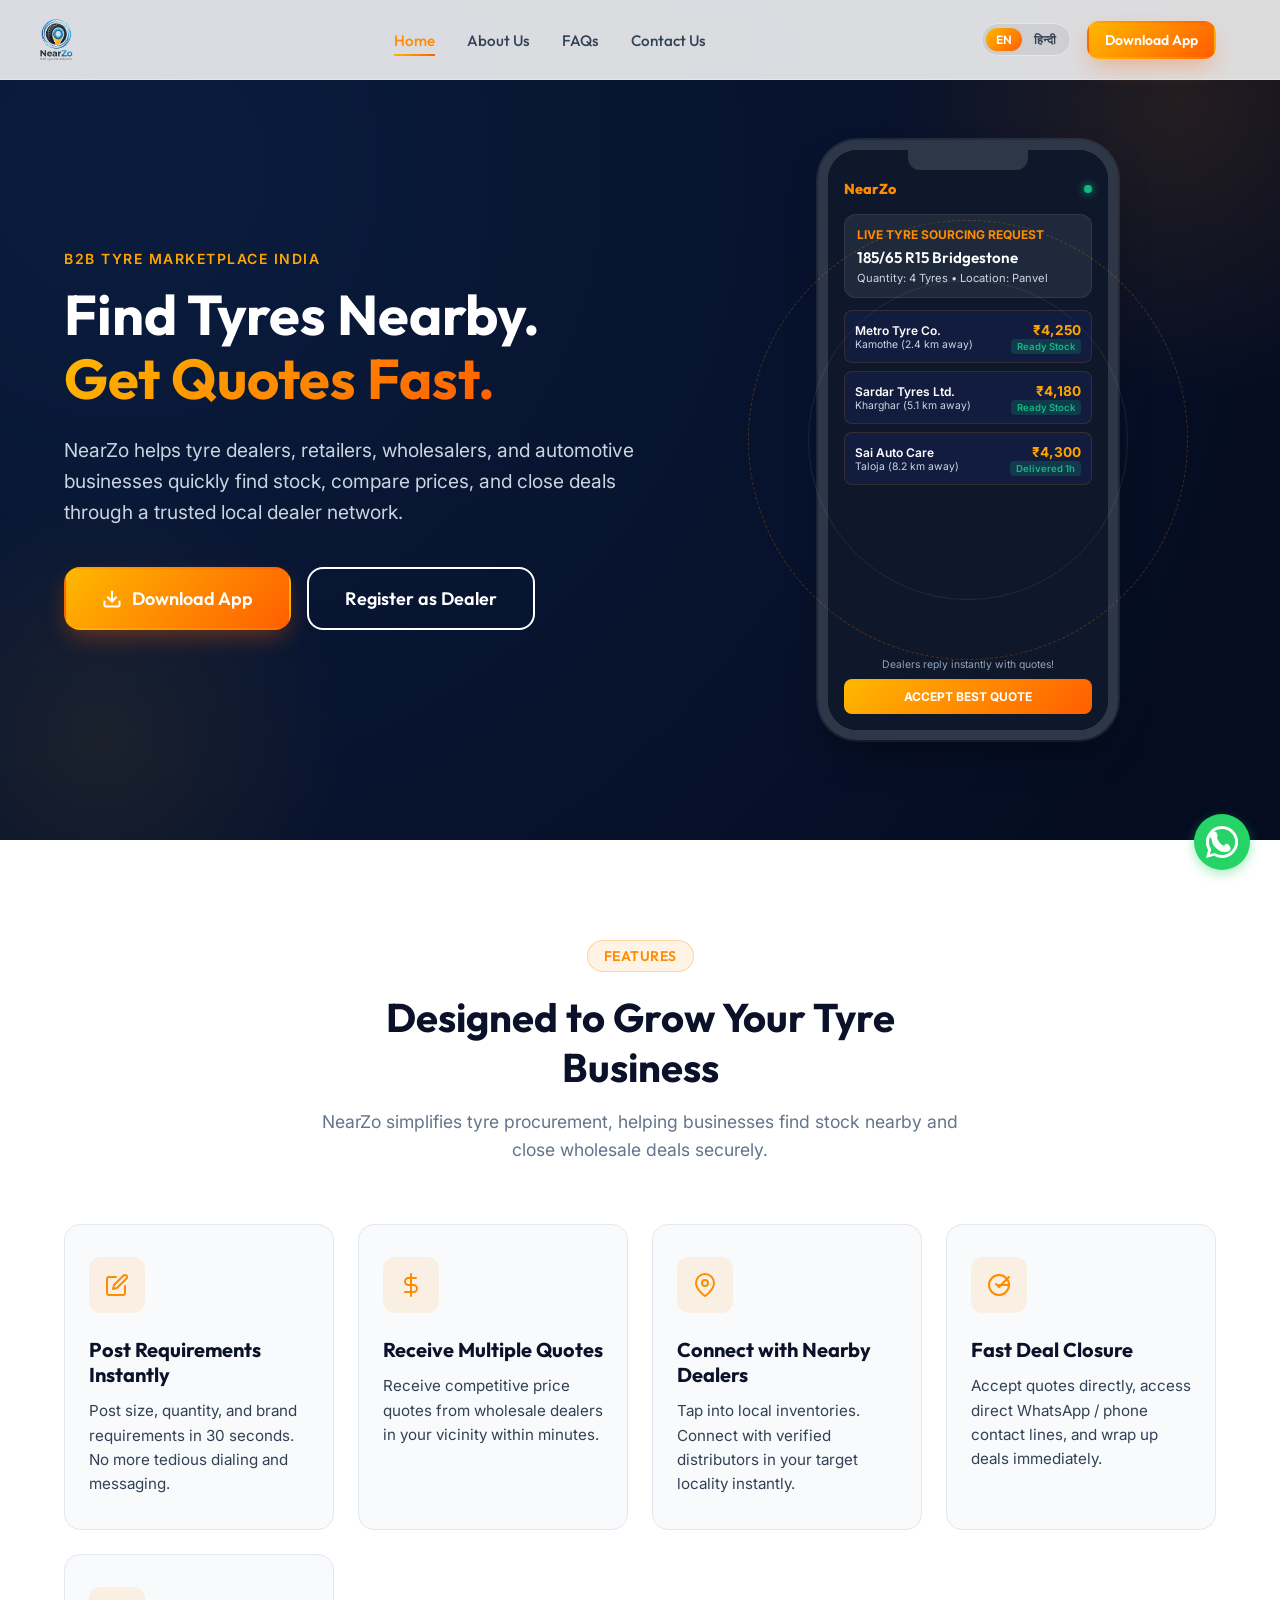
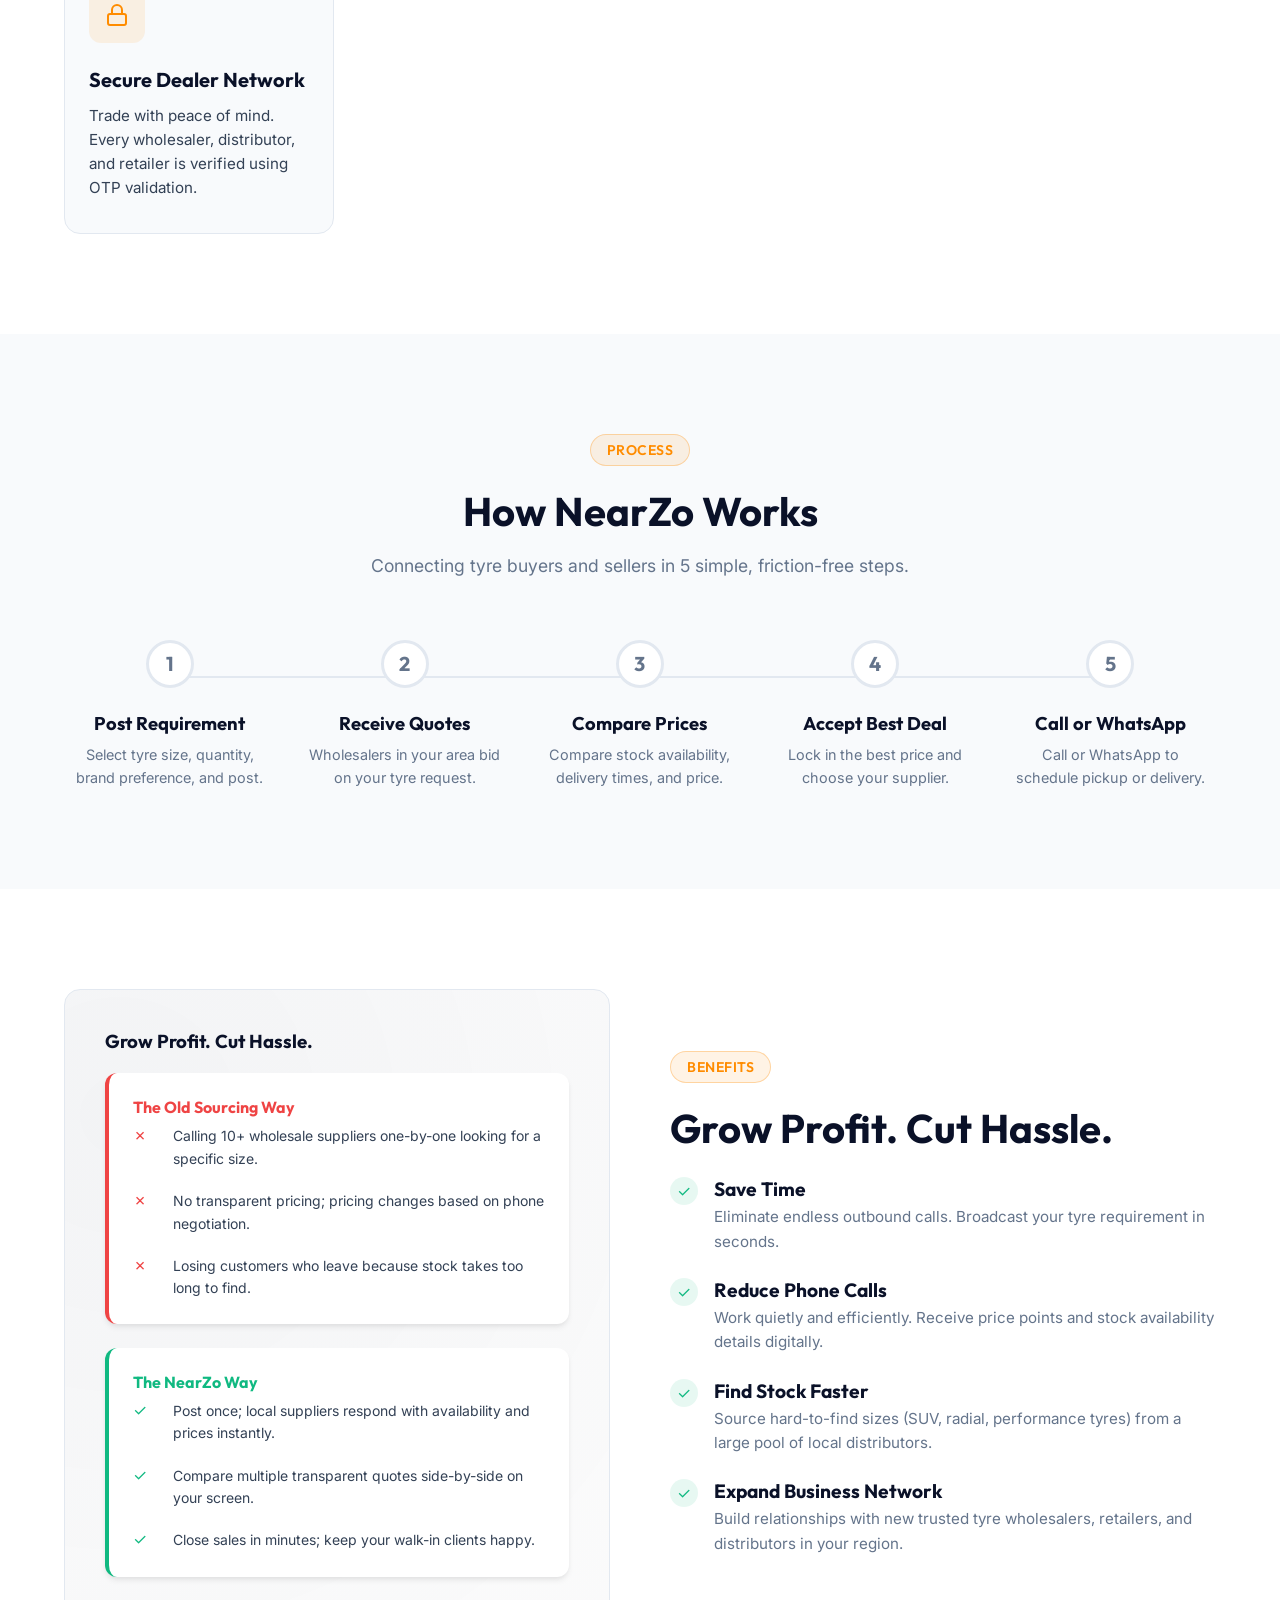
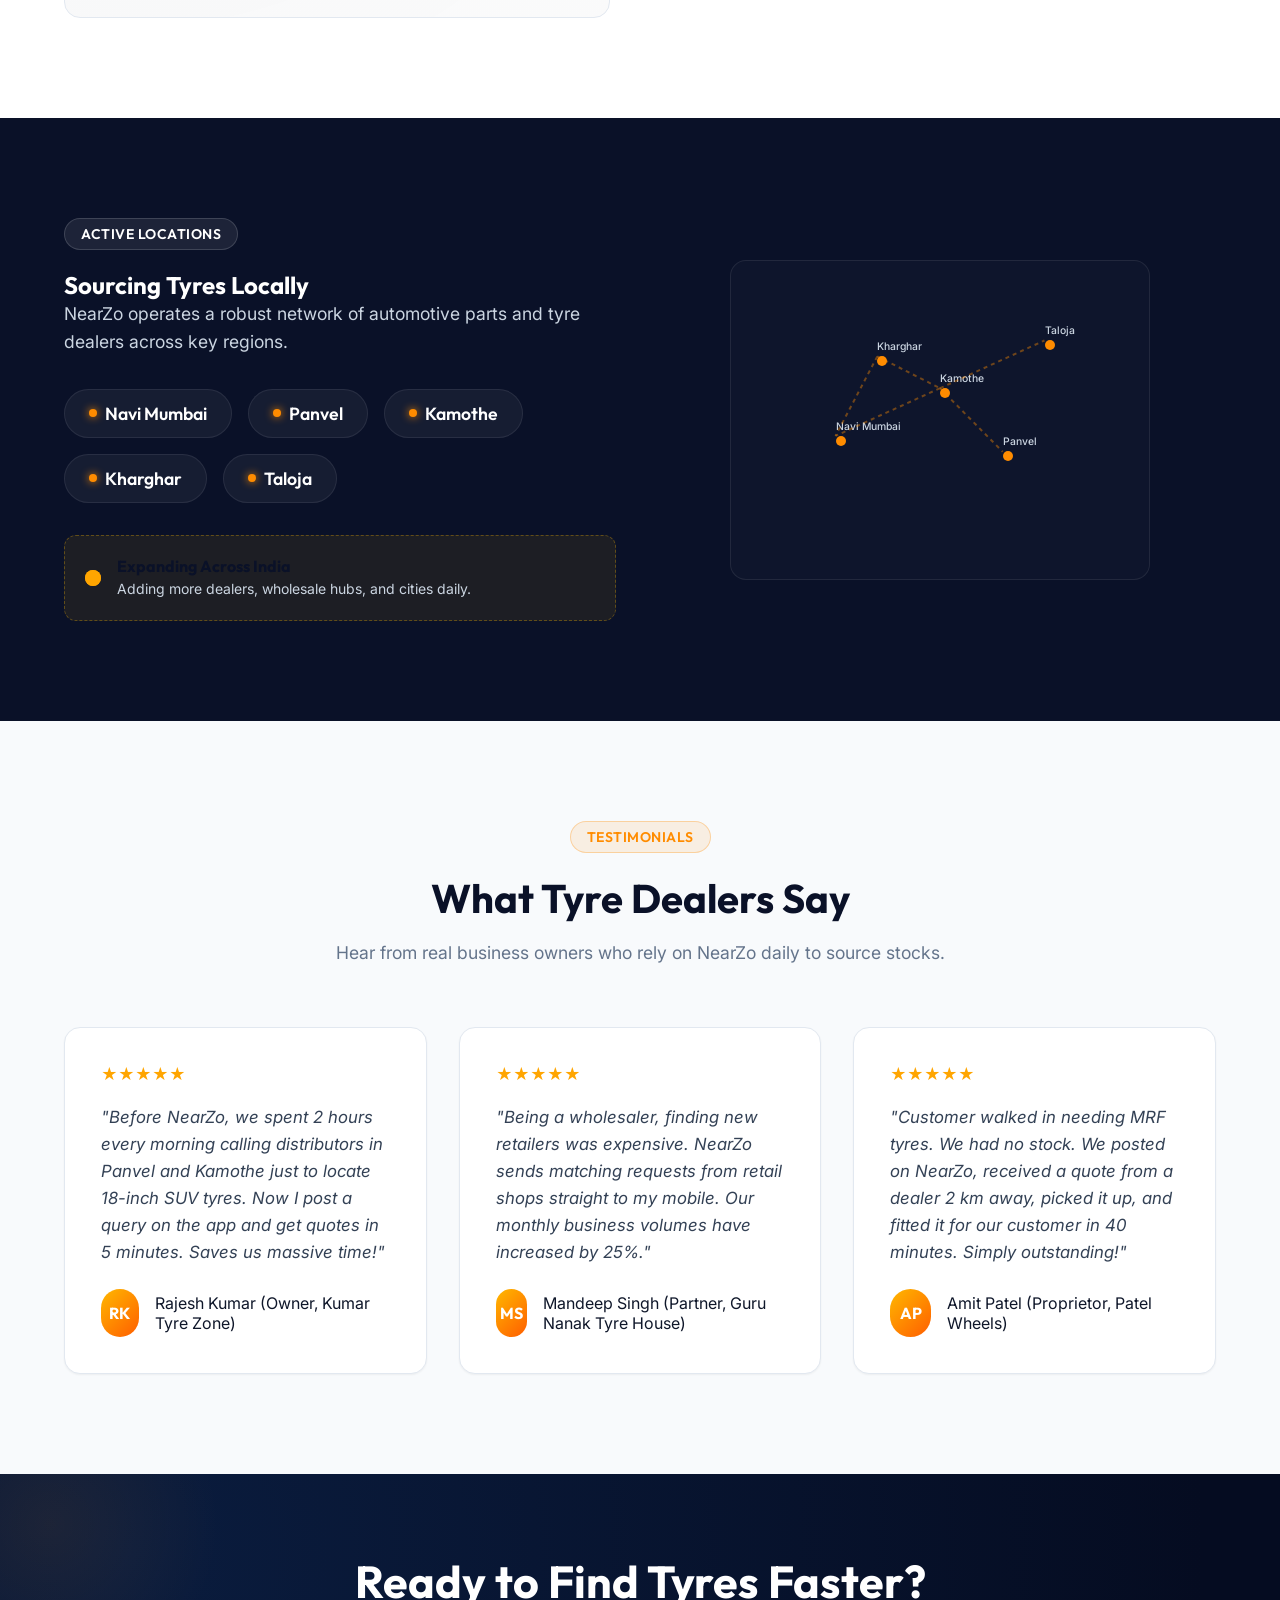
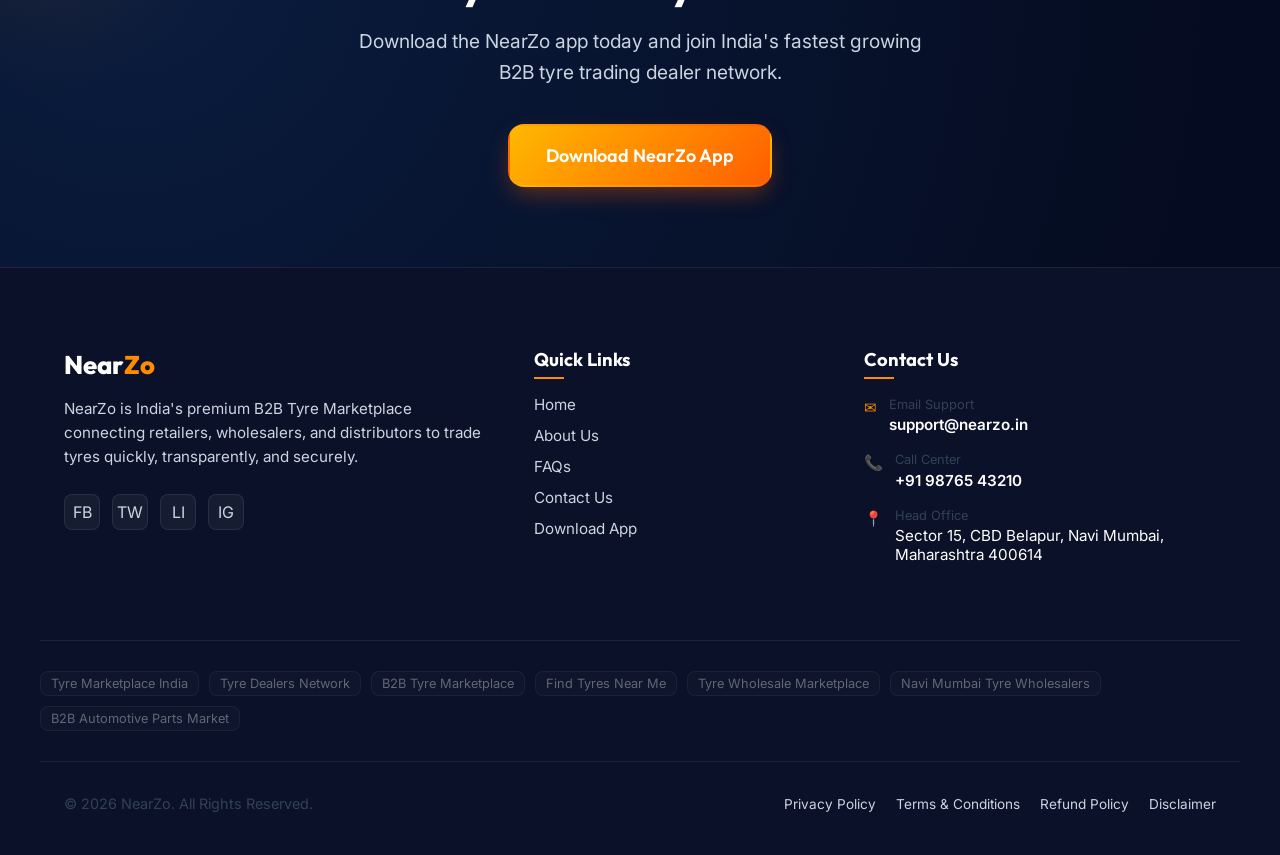
==== index.html @ 1db4741c "Add dynamic Hindi/English translation language switcher in header" ====
<!DOCTYPE html>
<html lang="en">
<head>
  <meta charset="UTF-8">
  <meta name="viewport" content="width=device-width, initial-scale=1.0">
  <title>NearZo - Find Tyres Nearby. Get Quotes Fast | B2B Tyre Marketplace</title>
  
  <!-- SEO Meta Tags -->
  <meta name="description" content="NearZo is India's leading B2B tyre marketplace connecting tyre dealers, retailers, wholesalers, and distributors to source stock, compare quotes, and close deals quickly near you.">
  <meta name="keywords" content="Tyre Marketplace India, Tyre Dealers Network, B2B Tyre Marketplace, Find Tyres Near Me, Tyre Wholesale Marketplace, Tyre sourcing app, buy tyres wholesale, India tyre dealers">
  <meta name="author" content="NearZo">
  
  <!-- Open Graph / Facebook -->
  <meta property="og:type" content="website">
  <meta property="og:title" content="NearZo - Find Tyres Nearby. Get Quotes Fast">
  <meta property="og:description" content="Digitally connecting India's tyre dealers. Post tyre sourcing requirements, get multiple quotes, and expand your wholesale business network instantly.">
  <meta property="og:image" content="assets/nearzo-logo-square.png">
  <meta property="og:url" content="https://nearzo.in">
  
  <!-- Favicon -->
  <link rel="icon" type="image/png" href="assets/favicon.png">
  
  <!-- Stylesheets -->
  <link rel="stylesheet" href="style.css">
  
  <!-- Google Analytics Placeholder -->
  <script async src="https://www.googletagmanager.com/gtag/js?id=G-NEARZO404"></script>
</head>
<body>

  <!-- Header Navigation -->
  <header>
    <div class="container header-container">
      <a href="index.html" class="logo-wrapper" id="logo-nav-link">
        <img src="assets/logo.png" alt="NearZo Logo" class="logo-img">
      </a>
      
      <!-- Desktop Navigation Menu -->
      <ul class="nav-menu">
        <li><a href="index.html" class="nav-link active" data-translate="nav-home">Home</a></li>
        <li><a href="about.html" class="nav-link" data-translate="nav-about">About Us</a></li>
        <li><a href="faq.html" class="nav-link" data-translate="nav-faq">FAQs</a></li>
        <li><a href="contact.html" class="nav-link" data-translate="nav-contact">Contact Us</a></li>
      </ul>
      
      <!-- CTA Action Buttons -->
      <div class="nav-actions">
        <div class="lang-switcher">
          <button class="lang-btn lang-btn-en active">EN</button>
          <button class="lang-btn lang-btn-hi">हिन्दी</button>
        </div>
        <a href="download.html" class="btn btn-primary btn-sm" data-translate="btn-download">Download App</a>
        <button class="hamburger" aria-label="Toggle Menu">
          <span></span>
          <span></span>
          <span></span>
        </button>
      </div>
    </div>
  </header>

  <!-- Mobile Drawer Menu Overlay -->
  <div class="overlay"></div>
  <div class="mobile-drawer">
    <ul class="mobile-nav">
      <li style="margin-bottom: 15px; padding: 0 4px;">
        <div class="lang-switcher" style="width: 100%; display: flex; justify-content: space-around;">
          <button class="lang-btn mobile-lang-btn-en active" style="flex: 1;">English</button>
          <button class="lang-btn mobile-lang-btn-hi" style="flex: 1;">हिन्दी</button>
        </div>
      </li>
      <li><a href="index.html" class="mobile-nav-link active" data-translate="nav-home">Home</a></li>
      <li><a href="about.html" class="mobile-nav-link" data-translate="nav-about">About Us</a></li>
      <li><a href="faq.html" class="mobile-nav-link" data-translate="nav-faq">FAQs</a></li>
      <li><a href="contact.html" class="mobile-nav-link" data-translate="nav-contact">Contact Us</a></li>
      <li><a href="privacy.html" class="mobile-nav-link">Privacy Policy</a></li>
      <li><a href="terms.html" class="mobile-nav-link">Terms & Conditions</a></li>
    </ul>
    <div class="mobile-actions">
      <a href="https://drive.google.com/file/d/1KY9a7E-q0NbKFfAXznCwFnb-aPPWeFNE/view?usp=sharing" target="_blank" class="btn btn-primary" data-translate="btn-download-apk">Download APK</a>
      <a href="contact.html" class="btn btn-secondary" data-translate="btn-register">Register as Dealer</a>
    </div>
  </div>

  <!-- Hero Section -->
  <section class="hero">
    <div class="container hero-grid">
      <div class="hero-content">
        <span class="hero-tagline" data-translate="hero-tagline">B2B Tyre Marketplace India</span>
        <h1 data-translate="hero-title">Find Tyres Nearby.<br><span class="gradient-text">Get Quotes Fast.</span></h1>
        <p class="hero-subheading">
          NearZo helps tyre dealers, retailers, wholesalers, and automotive businesses quickly find stock, compare prices, and close deals through a trusted local dealer network.
        </p>
        <div class="hero-ctas">
          <a href="https://drive.google.com/file/d/1KY9a7E-q0NbKFfAXznCwFnb-aPPWeFNE/view?usp=sharing" target="_blank" class="btn btn-primary btn-lg">
            <svg width="20" height="20" viewBox="0 0 24 24" fill="none" stroke="currentColor" stroke-width="2.5" stroke-linecap="round" stroke-linejoin="round"><path d="M21 15v4a2 2 0 0 1-2 2H5a2 2 0 0 1-2-2v-4"></path><polyline points="7 10 12 15 17 10"></polyline><line x1="12" y1="15" x2="12" y2="3"></line></svg>
            Download App
          </a>
          <a href="contact.html" class="btn btn-outline-white btn-lg">Register as Dealer</a>
        </div>
      </div>
      
      <!-- High Fidelity CSS Phone Frame Mockup -->
      <div class="hero-visual">
        <div class="radar-bg"></div>
        <div class="phone-mockup">
          <div class="phone-notch"></div>
          <div class="phone-screen">
            <div class="app-header">
              <span style="font-family:'Outfit'; font-weight:800; color:#FF8C00; font-size: 0.9rem;">NearZo</span>
              <div class="app-status"></div>
            </div>
            
            <!-- Sourcing Requirement card -->
            <div class="app-sourcing-card">
              <div class="app-card-title">Live Tyre Sourcing Request</div>
              <div class="app-tyre-details">185/65 R15 Bridgestone</div>
              <div class="app-tyre-meta">Quantity: 4 Tyres • Location: Panvel</div>
            </div>
            
            <!-- Sourcing Responses -->
            <div class="app-quotes-list">
              <div class="app-quote-item">
                <div class="app-quote-left">
                  <span class="app-dealer-name">Metro Tyre Co.</span>
                  <span class="app-dealer-loc">Kamothe (2.4 km away)</span>
                </div>
                <div class="app-quote-right">
                  <span class="app-price">₹4,250</span>
                  <div class="app-action-badge">Ready Stock</div>
                </div>
              </div>
              
              <div class="app-quote-item">
                <div class="app-quote-left">
                  <span class="app-dealer-name">Sardar Tyres Ltd.</span>
                  <span class="app-dealer-loc">Kharghar (5.1 km away)</span>
                </div>
                <div class="app-quote-right">
                  <span class="app-price">₹4,180</span>
                  <div class="app-action-badge">Ready Stock</div>
                </div>
              </div>
              
              <div class="app-quote-item">
                <div class="app-quote-left">
                  <span class="app-dealer-name">Sai Auto Care</span>
                  <span class="app-dealer-loc">Taloja (8.2 km away)</span>
                </div>
                <div class="app-quote-right">
                  <span class="app-price">₹4,300</span>
                  <div class="app-action-badge">Delivered 1h</div>
                </div>
              </div>
            </div>
            
            <!-- Call to action button inside mobile preview -->
            <div style="margin-top: auto; text-align: center;">
              <span style="display:inline-block; font-size:0.65rem; color:#94A3B8; margin-bottom: 8px;">Dealers reply instantly with quotes!</span>
              <div style="background: var(--primary-orange-gradient); color:#FFF; font-weight:700; font-size:0.75rem; padding: 10px; border-radius: 8px; text-transform:uppercase;">Accept Best Quote</div>
            </div>
          </div>
        </div>
      </div>
    </div>
  </section>

  <!-- Features Section -->
  <section class="features-section section-padding">
    <div class="container">
      <div class="section-header text-center">
        <span class="badge" data-translate="feat-badge">Features</span>
        <h2 data-translate="feat-title">Designed to Grow Your Tyre Business</h2>
        <p data-translate="feat-sub">NearZo simplifies tyre procurement, helping businesses find stock nearby and close wholesale deals securely.</p>
      </div>
      
      <div class="features-grid">
        <!-- Feature 1 -->
        <div class="feature-card">
          <div class="feature-icon-wrapper">
            <svg width="24" height="24" viewBox="0 0 24 24" fill="none" stroke="currentColor" stroke-width="2" stroke-linecap="round" stroke-linejoin="round"><path d="M11 4H4a2 2 0 0 0-2 2v14a2 2 0 0 0 2 2h14a2 2 0 0 0 2-2v-7"></path><path d="M18.5 2.5a2.121 2.121 0 1 1 3 3L12 15l-4 1 1-4z"></path></svg>
          </div>
          <h3 data-translate="feat-1-title">Post Requirements Instantly</h3>
          <p data-translate="feat-1-desc">Post size, quantity, and brand requirements in 30 seconds. No more tedious dialing and messaging.</p>
        </div>
        
        <!-- Feature 2 -->
        <div class="feature-card">
          <div class="feature-icon-wrapper">
            <svg width="24" height="24" viewBox="0 0 24 24" fill="none" stroke="currentColor" stroke-width="2" stroke-linecap="round" stroke-linejoin="round"><line x1="12" y1="1" x2="12" y2="23"></line><path d="M17 5H9.5a3.5 3.5 0 0 0 0 7h5a3.5 3.5 0 0 1 0 7H6"></path></svg>
          </div>
          <h3 data-translate="feat-2-title">Receive Multiple Quotes</h3>
          <p data-translate="feat-2-desc">Receive competitive price quotes from wholesale dealers in your vicinity within minutes.</p>
        </div>
        
        <!-- Feature 3 -->
        <div class="feature-card">
          <div class="feature-icon-wrapper">
            <svg width="24" height="24" viewBox="0 0 24 24" fill="none" stroke="currentColor" stroke-width="2" stroke-linecap="round" stroke-linejoin="round"><path d="M21 10c0 7-9 13-9 13s-9-6-9-13a9 9 0 0 1 18 0z"></path><circle cx="12" cy="10" r="3"></circle></svg>
          </div>
          <h3 data-translate="feat-3-title">Connect with Nearby Dealers</h3>
          <p data-translate="feat-3-desc">Tap into local inventories. Connect with verified distributors in your target locality instantly.</p>
        </div>
        
        <!-- Feature 4 -->
        <div class="feature-card">
          <div class="feature-icon-wrapper">
            <svg width="24" height="24" viewBox="0 0 24 24" fill="none" stroke="currentColor" stroke-width="2" stroke-linecap="round" stroke-linejoin="round"><polyline points="22 11.08 22 12 21.37 12 12 12"></polyline><circle cx="12" cy="12" r="10"></circle><polyline points="22 4 12 14.01 9 11.01"></polyline></svg>
          </div>
          <h3 data-translate="feat-4-title">Fast Deal Closure</h3>
          <p data-translate="feat-4-desc">Accept quotes directly, access direct WhatsApp / phone contact lines, and wrap up deals immediately.</p>
        </div>
        
        <!-- Feature 5 -->
        <div class="feature-card">
          <div class="feature-icon-wrapper">
            <svg width="24" height="24" viewBox="0 0 24 24" fill="none" stroke="currentColor" stroke-width="2" stroke-linecap="round" stroke-linejoin="round"><rect x="3" y="11" width="18" height="11" rx="2" ry="2"></rect><path d="M7 11V7a5 5 0 0 1 10 0v4"></path></svg>
          </div>
          <h3 data-translate="feat-5-title">Secure Dealer Network</h3>
          <p data-translate="feat-5-desc">Trade with peace of mind. Every wholesaler, distributor, and retailer is verified using OTP validation.</p>
        </div>
      </div>
    </div>
  </section>

  <!-- How It Works Section -->
  <section class="how-it-works-section section-padding">
    <div class="container">
      <div class="section-header text-center">
        <span class="badge" data-translate="proc-badge">Process</span>
        <h2 data-translate="proc-title">How NearZo Works</h2>
        <p data-translate="proc-sub">Connecting tyre buyers and sellers in 5 simple, friction-free steps.</p>
      </div>
      
      <div class="steps-timeline">
        <!-- Step 1 -->
        <div class="step-item">
          <div class="step-number-badge">1</div>
          <h3 data-translate="step-1-title">Post Requirement</h3>
          <p data-translate="step-1-desc">Select tyre size, quantity, brand preference, and post.</p>
        </div>
        
        <!-- Step 2 -->
        <div class="step-item">
          <div class="step-number-badge">2</div>
          <h3 data-translate="step-2-title">Receive Quotes</h3>
          <p data-translate="step-2-desc">Wholesalers in your area bid on your tyre request.</p>
        </div>
        
        <!-- Step 3 -->
        <div class="step-item">
          <div class="step-number-badge">3</div>
          <h3 data-translate="step-3-title">Compare Prices</h3>
          <p data-translate="step-3-desc">Compare stock availability, delivery times, and price.</p>
        </div>
        
        <!-- Step 4 -->
        <div class="step-item">
          <div class="step-number-badge">4</div>
          <h3 data-translate="step-4-title">Accept Best Deal</h3>
          <p data-translate="step-4-desc">Lock in the best price and choose your supplier.</p>
        </div>
        
        <!-- Step 5 -->
        <div class="step-item">
          <div class="step-number-badge">5</div>
          <h3 data-translate="step-5-title">Call or WhatsApp</h3>
          <p data-translate="step-5-desc">Call or WhatsApp to schedule pickup or delivery.</p>
        </div>
      </div>
    </div>
  </section>

  <!-- Benefits Section -->
  <section class="benefits-section section-padding">
    <div class="container benefits-layout">
      <!-- Left Visual comparison cards -->
      <div class="benefits-visual">
        <h3 style="margin-bottom: 20px;" data-translate="ben-title">Why Dealers Switch to NearZo</h3>
        <div class="comparison-card" style="margin-bottom: 24px; border-left-color: #EF4444;">
          <h4 style="color:#EF4444; font-size: 1rem; margin-bottom: 8px;" data-translate="ben-header-old">The Old Sourcing Way</h4>
          <div class="comparison-item">
            <span class="comparison-icon" style="color:#EF4444;">✗</span>
            <p style="font-size:0.875rem;" data-translate="ben-old-1">Calling 10+ wholesale suppliers one-by-one looking for a specific size.</p>
          </div>
          <div class="comparison-item">
            <span class="comparison-icon" style="color:#EF4444;">✗</span>
            <p style="font-size:0.875rem;" data-translate="ben-old-2">No transparent pricing; pricing changes based on phone negotiation.</p>
          </div>
          <div class="comparison-item">
            <span class="comparison-icon" style="color:#EF4444;">✗</span>
            <p style="font-size:0.875rem;" data-translate="ben-old-3">Losing customers who leave because stock takes too long to find.</p>
          </div>
        </div>
        
        <div class="comparison-card" style="border-left-color: var(--success);">
          <h4 style="color:var(--success); font-size: 1rem; margin-bottom: 8px;" data-translate="ben-header-new">The NearZo Way</h4>
          <div class="comparison-item">
            <span class="comparison-icon" style="color:var(--success);">✓</span>
            <p style="font-size:0.875rem;" data-translate="ben-new-1">Post once; local suppliers respond with availability and prices instantly.</p>
          </div>
          <div class="comparison-item">
            <span class="comparison-icon" style="color:var(--success);">✓</span>
            <p style="font-size:0.875rem;" data-translate="ben-new-2">Compare multiple transparent quotes side-by-side on your screen.</p>
          </div>
          <div class="comparison-item">
            <span class="comparison-icon" style="color:var(--success);">✓</span>
            <p style="font-size:0.875rem;" data-translate="ben-new-3">Close sales in minutes; keep your walk-in clients happy.</p>
          </div>
        </div>
      </div>
      
      <!-- Right List of benefits -->
      <div class="benefits-content">
        <span class="badge" data-translate="ben-badge">Benefits</span>
        <h2 style="font-size:2.5rem; margin-bottom: 24px;" data-translate="ben-title">Grow Profit. Cut Hassle.</h2>
        
        <div class="benefits-list">
          <div class="benefit-list-item">
            <div class="benefit-check">✓</div>
            <div class="benefit-text">
              <h3 data-translate="ben-1-title">Save Time</h3>
              <p data-translate="ben-1-desc">Eliminate endless outbound calls. Broadcast your tyre requirement in seconds.</p>
            </div>
          </div>
          
          <div class="benefit-list-item">
            <div class="benefit-check">✓</div>
            <div class="benefit-text">
              <h3 data-translate="ben-2-title">Reduce Phone Calls</h3>
              <p data-translate="ben-2-desc">Work quietly and efficiently. Receive price points and stock availability details digitally.</p>
            </div>
          </div>
          
          <div class="benefit-list-item">
            <div class="benefit-check">✓</div>
            <div class="benefit-text">
              <h3 data-translate="ben-3-title">Find Stock Faster</h3>
              <p data-translate="ben-3-desc">Source hard-to-find sizes (SUV, radial, performance tyres) from a large pool of local distributors.</p>
            </div>
          </div>
          
          <div class="benefit-list-item">
            <div class="benefit-check">✓</div>
            <div class="benefit-text">
              <h3 data-translate="ben-4-title">Expand Business Network</h3>
              <p data-translate="ben-4-desc">Build relationships with new trusted tyre wholesalers, retailers, and distributors in your region.</p>
            </div>
          </div>
        </div>
      </div>
    </div>
  </section>

  <!-- Coverage Area Section -->
  <section class="coverage-section section-padding">
    <div class="container coverage-grid">
      <div>
        <span class="badge" style="background: rgba(255,255,255,0.08); border-color: rgba(255,255,255,0.15); color: #FFF;" data-translate="cov-badge">Active Locations</span>
        <h2 data-translate="cov-title">Sourcing Tyres Locally</h2>
        <p style="color: var(--text-light-muted); margin-bottom: 24px; font-size: 1.1rem;" data-translate="cov-sub">NearZo operates a robust network of automotive parts and tyre dealers across key regions.</p>
        
        <div class="coverage-cities">
          <span class="city-tag">Navi Mumbai</span>
          <span class="city-tag">Panvel</span>
          <span class="city-tag">Kamothe</span>
          <span class="city-tag">Kharghar</span>
          <span class="city-tag">Taloja</span>
        </div>
        
        <div class="coverage-expansion">
          <div class="radar-pulse-dot"></div>
          <div>
            <h4 style="font-family:'Outfit'; font-weight:700; margin-bottom: 2px;" data-translate="cov-exp-title">Expanding Across India</h4>
            <p style="font-size:0.875rem; color:var(--text-light-muted); margin:0;" data-translate="cov-exp-sub">Adding more dealers, wholesale hubs, and cities daily.</p>
          </div>
        </div>
      </div>
      
      <!-- Visual Network Nodes Graphic -->
      <div class="coverage-map-visual">
        <div class="coverage-graphics-container">
          <!-- Stylized lines & nodes represent location hubs -->
          <div class="network-node" style="top: 30%; left: 35%;">
            <div class="network-node-label">Kharghar</div>
          </div>
          <div class="network-node" style="top: 55%; left: 25%;">
            <div class="network-node-label">Navi Mumbai</div>
          </div>
          <div class="network-node" style="top: 60%; left: 65%;">
            <div class="network-node-label">Panvel</div>
          </div>
          <div class="network-node" style="top: 40%; left: 50%;">
            <div class="network-node-label">Kamothe</div>
          </div>
          <div class="network-node" style="top: 25%; left: 75%;">
            <div class="network-node-label">Taloja</div>
          </div>
          
          <!-- Simple CSS representation of networks connection path -->
          <svg class="map-canvas-overlay">
            <line x1="35%" y1="30%" x2="50%" y2="40%" stroke="rgba(255, 140, 0, 0.4)" stroke-width="2" stroke-dasharray="4" />
            <line x1="50%" y1="40%" x2="65%" y2="60%" stroke="rgba(255, 140, 0, 0.4)" stroke-width="2" stroke-dasharray="4" />
            <line x1="50%" y1="40%" x2="25%" y2="55%" stroke="rgba(255, 140, 0, 0.4)" stroke-width="2" stroke-dasharray="4" />
            <line x1="50%" y1="40%" x2="75%" y2="25%" stroke="rgba(255, 140, 0, 0.4)" stroke-width="2" stroke-dasharray="4" />
            <line x1="35%" y1="30%" x2="25%" y2="55%" stroke="rgba(255, 140, 0, 0.4)" stroke-width="2" stroke-dasharray="4" />
          </svg>
        </div>
      </div>
    </div>
  </section>

  <!-- Testimonials Section -->
  <section class="testimonials-section section-padding">
    <div class="container">
      <div class="section-header text-center">
        <span class="badge" data-translate="test-badge">Testimonials</span>
        <h2 data-translate="test-title">What Tyre Dealers Say</h2>
        <p data-translate="test-sub">Hear from real business owners who rely on NearZo daily to source stocks.</p>
      </div>
      
      <div class="testimonials-grid">
        <!-- Testimonial 1 -->
        <div class="testimonial-card">
          <div>
            <div class="testimonial-stars">★★★★★</div>
            <p class="testimonial-quote" data-translate="test-1-quote">"Before NearZo, we spent 2 hours every morning calling distributors in Panvel and Kamothe just to locate 18-inch SUV tyres. Now I post a query on the app and get quotes in 5 minutes. Saves us massive time!"</p>
          </div>
          <div class="testimonial-author">
            <div class="author-avatar-placeholder">RK</div>
            <div class="author-info">
              <div data-translate="test-1-author"><h4>Rajesh Kumar</h4><p>Owner, Kumar Tyre Zone (Panvel)</p></div>
            </div>
          </div>
        </div>
        
        <!-- Testimonial 2 -->
        <div class="testimonial-card">
          <div>
            <div class="testimonial-stars">★★★★★</div>
            <p class="testimonial-quote" data-translate="test-2-quote">"Being a wholesaler, finding new retailers was expensive. NearZo sends matching requests from retail shops straight to my mobile. Our monthly business volumes have increased by 25%."</p>
          </div>
          <div class="testimonial-author">
            <div class="author-avatar-placeholder">MS</div>
            <div class="author-info">
              <div data-translate="test-2-author"><h4>Mandeep Singh</h4><p>Partner, Guru Nanak Tyre House (Navi Mumbai)</p></div>
            </div>
          </div>
        </div>
        
        <!-- Testimonial 3 -->
        <div class="testimonial-card">
          <div>
            <div class="testimonial-stars">★★★★★</div>
            <p class="testimonial-quote" data-translate="test-3-quote">"Customer walked in needing MRF tyres. We had no stock. We posted on NearZo, received a quote from a dealer 2 km away, picked it up, and fitted it for our customer in 40 minutes. Simply outstanding!"</p>
          </div>
          <div class="testimonial-author">
            <div class="author-avatar-placeholder">AP</div>
            <div class="author-info">
              <div data-translate="test-3-author"><h4>Amit Patel</h4><p>Proprietor, Patel Wheels (Kharghar)</p></div>
            </div>
          </div>
        </div>
      </div>
    </div>
  </section>

  <!-- Ready to Find Tyres Banner -->
  <section class="bottom-cta">
    <div class="container">
      <h2 data-translate="cta-banner-title">Ready to Find Tyres Faster?</h2>
      <p data-translate="cta-banner-sub">Download the NearZo app today and join India's fastest growing B2B tyre trading dealer network.</p>
      <a href="https://drive.google.com/file/d/1KY9a7E-q0NbKFfAXznCwFnb-aPPWeFNE/view?usp=sharing" target="_blank" class="btn btn-primary btn-lg">
        <span data-translate="btn-download-now">Download NearZo App</span>
      </a>
    </div>
  </section>

  <!-- Footer -->
  <footer>
    <div class="container footer-grid">
      <!-- Column 1: Info -->
      <div class="footer-col">
        <a href="index.html" class="logo-wrapper">
          <!-- We show clean text or logo image -->
          <span style="font-family:'Outfit'; font-weight:800; color:#FFF; font-size:1.6rem;">Near<span style="color:var(--primary-orange);">Zo</span></span>
        </a>
        <p class="footer-desc">
          NearZo is India's premium B2B Tyre Marketplace connecting retailers, wholesalers, and distributors to trade tyres quickly, transparently, and securely.
        </p>
        <div class="footer-socials">
          <a href="#" class="social-icon" aria-label="Facebook">FB</a>
          <a href="#" class="social-icon" aria-label="Twitter">TW</a>
          <a href="#" class="social-icon" aria-label="LinkedIn">LI</a>
          <a href="#" class="social-icon" aria-label="Instagram">IG</a>
        </div>
      </div>
      
      <!-- Column 2: Links -->
      <div class="footer-col">
        <h3>Quick Links</h3>
        <ul class="footer-links">
          <li class="footer-link"><a href="index.html">Home</a></li>
          <li class="footer-link"><a href="about.html">About Us</a></li>
          <li class="footer-link"><a href="faq.html">FAQs</a></li>
          <li class="footer-link"><a href="contact.html">Contact Us</a></li>
          <li class="footer-link"><a href="download.html">Download App</a></li>
        </ul>
      </div>
      
      <!-- Column 3: Contact Info & Compliance links -->
      <div class="footer-col">
        <h3>Contact Us</h3>
        <div class="footer-contact-item">
          <span class="footer-contact-icon">✉</span>
          <div>
            <p style="font-size: 0.8rem; margin:0;">Email Support</p>
            <a href="mailto:support@nearzo.in" style="font-size:0.95rem; font-weight:600; color:#FFF;">support@nearzo.in</a>
          </div>
        </div>
        <div class="footer-contact-item">
          <span class="footer-contact-icon">📞</span>
          <div>
            <p style="font-size: 0.8rem; margin:0;">Call Center</p>
            <a href="tel:+919876543210" style="font-size:0.95rem; font-weight:600; color:#FFF;">+91 98765 43210</a>
          </div>
        </div>
        <div class="footer-contact-item">
          <span class="footer-contact-icon">📍</span>
          <div>
            <p style="font-size: 0.8rem; margin:0;">Head Office</p>
            <span style="font-size:0.95rem; color:#FFF;">Sector 15, CBD Belapur, Navi Mumbai, Maharashtra 400614</span>
          </div>
        </div>
      </div>
    </div>
    
    <!-- SEO target phrases footer tags -->
    <div class="container footer-seo-keywords">
      <span class="seo-tag">Tyre Marketplace India</span>
      <span class="seo-tag">Tyre Dealers Network</span>
      <span class="seo-tag">B2B Tyre Marketplace</span>
      <span class="seo-tag">Find Tyres Near Me</span>
      <span class="seo-tag">Tyre Wholesale Marketplace</span>
      <span class="seo-tag">Navi Mumbai Tyre Wholesalers</span>
      <span class="seo-tag">B2B Automotive Parts Market</span>
    </div>
    
    <!-- Footer Legal & Copyright -->
    <div class="container footer-bottom">
      <p>© 2026 NearZo. All Rights Reserved.</p>
      <div class="footer-legal-inline">
        <a href="privacy.html" class="footer-link" style="font-size: 0.85rem;">Privacy Policy</a>
        <a href="terms.html" class="footer-link" style="font-size: 0.85rem;">Terms & Conditions</a>
        <a href="refund.html" class="footer-link" style="font-size: 0.85rem;">Refund Policy</a>
        <a href="disclaimer.html" class="footer-link" style="font-size: 0.85rem;">Disclaimer</a>
      </div>
    </div>
  </footer>

  <!-- Floating WhatsApp Chat Button -->
  <a href="https://wa.me/919876543210?text=Hi%20NearZo%2C%20I%20am%20interested%20in%20registering%20as%20a%20tyre%20dealer." class="whatsapp-chat-btn" target="_blank" aria-label="Chat with NearZo on WhatsApp">
    <!-- Inline SVG for WhatsApp Icon -->
    <svg width="32" height="32" viewBox="0 0 24 24" fill="currentColor" style="display:block; margin:auto;">
      <path d="M12 0a12 12 0 0 0-10.4 18l-1.6 6 6.1-1.6A12 12 0 1 0 12 0zm0 21.8a9.8 9.8 0 0 1-5-1.4l-.4-.2-3.7 1 1-3.6-.2-.4A9.8 9.8 0 1 1 12 21.8zm5.4-7.5c-.3-.2-1.7-.8-2-.9-.3-.1-.5-.2-.7.1-.2.3-.8 1-.9 1.2-.2.2-.3.2-.6.1A8 8 0 0 1 9.3 11c-.7-1.2-1.1-2.6-1.1-2.6.2-.2.5-.5.6-.7v-.6c-.1-.3-.7-1.7-1-2.3-.3-.6-.6-.5-.8-.5H6c-.2 0-.6.1-.9.4A2.7 2.7 0 0 0 4.2 9.6c0 1.9.9 3.8 1 4 0 .2 2.6 4.1 6.5 5.7h1.4c1 .3 2.1.2 2.8.1.7-.1 2-.8 2.3-1.6.3-.8.3-1.5.2-1.6 0-.2-.2-.3-.5-.4z"/>
    </svg>
  </a>

  <!-- Sticky Bottom Download Bar (Mobile Only) -->
  <div class="mobile-download-sticky-bar">
    <div class="sticky-bar-info">
      <div class="sticky-bar-icon">N</div>
      <div class="sticky-bar-text">
        <h4>NearZo App</h4>
        <p>Get instant wholesale quotes</p>
      </div>
    </div>
    <div class="sticky-bar-actions">
      <a href="https://drive.google.com/file/d/1KY9a7E-q0NbKFfAXznCwFnb-aPPWeFNE/view?usp=sharing" target="_blank" class="btn btn-primary btn-sm" style="padding: 8px 16px;">Get App</a>
      <button class="sticky-bar-close-btn" aria-label="Close download bar">×</button>
    </div>
  </div>

  <!-- Scripts -->
  <script src="main.js"></script>
</body>
</html>
---- style.css ----
/* 
   NearZo B2B Tyre Marketplace Website
   Core Style Sheet
   Designed for premium tech startup look.
*/

/* --- Google Fonts Import --- */
@import url('https://fonts.googleapis.com/css2?family=Inter:wght@300;400;500;600;700&family=Outfit:wght@400;500;600;700;800&display=swap');

/* --- Design Tokens --- */
:root {
  /* Colors */
  --primary-orange: #FF8C00;
  --primary-orange-hover: #FF6A00;
  --primary-orange-gradient: linear-gradient(135deg, #FFB800 0%, #FF5E00 100%);
  --secondary-amber: #FFA500;
  
  --dark-navy: #0A1128;
  --dark-navy-card: #121C3E;
  --dark-navy-card-hover: #182652;
  --dark-navy-light: #1E2D5A;
  
  --bg-light: #F8FAFC;
  --bg-white: #FFFFFF;
  --bg-card-light: #FFFFFF;
  
  --text-dark: #0F172A;
  --text-medium: #334155;
  --text-muted: #64748B;
  --text-light: #FFFFFF;
  --text-light-muted: #CBD5E1;
  
  --success: #10B981;
  --info: #3B82F6;
  
  /* Borders */
  --border-color: #E2E8F0;
  --border-light: rgba(255, 255, 255, 0.08);
  --border-orange: rgba(255, 140, 0, 0.3);
  
  /* Radii */
  --radius-lg: 16px;
  --radius-md: 12px;
  --radius-sm: 8px;
  --radius-full: 9999px;
  
  /* Shadows */
  --shadow-sm: 0 1px 2px 0 rgba(0, 0, 0, 0.05);
  --shadow-md: 0 4px 6px -1px rgba(0, 0, 0, 0.08), 0 2px 4px -1px rgba(0, 0, 0, 0.04);
  --shadow-lg: 0 10px 25px -5px rgba(0, 0, 0, 0.1), 0 8px 10px -6px rgba(0, 0, 0, 0.05);
  --shadow-orange: 0 10px 25px -5px rgba(255, 94, 0, 0.4);
  --shadow-dark: 0 20px 40px -15px rgba(0, 0, 0, 0.5);
  
  /* Transitions */
  --transition: all 0.3s cubic-bezier(0.4, 0, 0.2, 1);
  --transition-fast: all 0.15s ease;
  
  /* Layout */
  --container-width: 1200px;
  --header-height: 80px;
}

/* --- Base & Reset Rules --- */
*, *::before, *::after {
  box-sizing: border-box;
  margin: 0;
  padding: 0;
}

html {
  scroll-behavior: smooth;
  font-family: 'Inter', sans-serif;
  color: var(--text-dark);
  background-color: var(--bg-light);
  -webkit-font-smoothing: antialiased;
  -moz-osx-font-smoothing: grayscale;
}

body {
  min-height: 100vh;
  display: flex;
  flex-direction: column;
}

h1, h2, h3, h4, h5, h6 {
  font-family: 'Outfit', sans-serif;
  color: var(--dark-navy);
  font-weight: 700;
  line-height: 1.25;
}

p {
  line-height: 1.6;
  color: var(--text-medium);
}

a {
  text-decoration: none;
  color: inherit;
  transition: var(--transition-fast);
}

img, svg {
  max-width: 100%;
  height: auto;
  display: block;
}

/* Custom Scrollbar */
::-webkit-scrollbar {
  width: 10px;
}

::-webkit-scrollbar-track {
  background: var(--bg-light);
}

::-webkit-scrollbar-thumb {
  background: var(--text-muted);
  border-radius: var(--radius-full);
  border: 2px solid var(--bg-light);
}

::-webkit-scrollbar-thumb:hover {
  background: var(--primary-orange);
}

/* --- Utility Classes --- */
.container {
  width: 100%;
  max-width: var(--container-width);
  margin: 0 auto;
  padding: 0 24px;
}

.section-padding {
  padding: 100px 0;
}

@media (max-width: 768px) {
  .section-padding {
    padding: 60px 0;
  }
}

.text-center {
  text-align: center;
}

.gradient-text {
  background: var(--primary-orange-gradient);
  -webkit-background-clip: text;
  -webkit-text-fill-color: transparent;
  background-clip: text;
  display: inline-block;
}

.badge {
  display: inline-flex;
  align-items: center;
  gap: 8px;
  background-color: rgba(255, 140, 0, 0.1);
  color: var(--primary-orange);
  padding: 6px 16px;
  border-radius: var(--radius-full);
  font-family: 'Outfit', sans-serif;
  font-weight: 600;
  font-size: 0.875rem;
  letter-spacing: 0.5px;
  border: 1px solid var(--border-orange);
  margin-bottom: 20px;
  text-transform: uppercase;
}

/* Buttons */
.btn {
  display: inline-flex;
  align-items: center;
  justify-content: center;
  gap: 10px;
  padding: 14px 28px;
  font-family: 'Outfit', sans-serif;
  font-weight: 600;
  font-size: 1rem;
  border-radius: var(--radius-md);
  border: 2px solid transparent;
  cursor: pointer;
  transition: var(--transition);
  text-align: center;
}

.btn-primary {
  background: var(--primary-orange-gradient);
  color: var(--text-light);
  box-shadow: var(--shadow-orange);
}

.btn-primary:hover {
  transform: translateY(-2px);
  box-shadow: 0 12px 30px -5px rgba(255, 94, 0, 0.6);
}

.btn-secondary {
  background-color: transparent;
  border-color: var(--primary-orange);
  color: var(--primary-orange);
}

.btn-secondary:hover {
  background-color: rgba(255, 140, 0, 0.05);
  transform: translateY(-2px);
}

.btn-dark {
  background-color: var(--dark-navy);
  color: var(--text-light);
  border-color: var(--border-light);
}

.btn-dark:hover {
  background-color: var(--dark-navy-card-hover);
  transform: translateY(-2px);
}

.btn-outline-white {
  background-color: transparent;
  border-color: var(--text-light);
  color: var(--text-light);
}

.btn-outline-white:hover {
  background-color: var(--text-light);
  color: var(--dark-navy);
  transform: translateY(-2px);
}

.btn-sm {
  padding: 8px 16px;
  font-size: 0.875rem;
}

.btn-lg {
  padding: 18px 36px;
  font-size: 1.125rem;
  border-radius: var(--radius-lg);
}

/* --- Header & Navigation --- */
header {
  position: fixed;
  top: 0;
  left: 0;
  width: 100%;
  height: var(--header-height);
  background-color: rgba(255, 255, 255, 0.85);
  backdrop-filter: blur(12px);
  -webkit-backdrop-filter: blur(12px);
  border-bottom: 1px solid var(--border-color);
  z-index: 1000;
  transition: var(--transition);
}

header.scrolled {
  height: 70px;
  background-color: var(--bg-white);
  box-shadow: var(--shadow-md);
}

.header-container {
  display: flex;
  align-items: center;
  justify-content: space-between;
  height: 100%;
}

.logo-wrapper {
  display: flex;
  align-items: center;
  gap: 10px;
}

.logo-img {
  height: 125px;
  width: auto;
  margin: -35px -35px;
  object-fit: contain;
}

header.scrolled .logo-img {
  height: 110px;
  margin: -30px -30px;
}

.nav-menu {
  display: flex;
  align-items: center;
  gap: 32px;
  list-style: none;
}

.nav-link {
  font-family: 'Outfit', sans-serif;
  font-weight: 500;
  color: var(--text-medium);
  font-size: 0.95rem;
  position: relative;
}

.nav-link:hover, .nav-link.active {
  color: var(--primary-orange);
}

.nav-link::after {
  content: '';
  position: absolute;
  bottom: -6px;
  left: 0;
  width: 0;
  height: 2px;
  background: var(--primary-orange-gradient);
  transition: var(--transition);
}

.nav-link:hover::after, .nav-link.active::after {
  width: 100%;
}

.nav-actions {
  display: flex;
  align-items: center;
  gap: 16px;
}

/* Mobile Hamburger Menu */
.hamburger {
  display: none;
  flex-direction: column;
  justify-content: space-between;
  width: 24px;
  height: 18px;
  background: transparent;
  border: none;
  cursor: pointer;
  z-index: 1002;
}

.hamburger span {
  width: 100%;
  height: 2px;
  background-color: var(--dark-navy);
  border-radius: var(--radius-full);
  transition: var(--transition);
}

/* Sliding Mobile Navigation Drawer */
.mobile-drawer {
  position: fixed;
  top: 0;
  right: -100%;
  width: 80%;
  max-width: 380px;
  height: 100vh;
  background-color: var(--bg-white);
  box-shadow: -10px 0 30px rgba(0,0,0,0.15);
  z-index: 1001;
  padding: 100px 32px 40px;
  display: flex;
  flex-direction: column;
  justify-content: space-between;
  transition: right 0.4s cubic-bezier(0.4, 0, 0.2, 1);
}

.mobile-drawer.open {
  right: 0;
}

.mobile-nav {
  display: flex;
  flex-direction: column;
  gap: 24px;
  list-style: none;
}

.mobile-nav-link {
  font-family: 'Outfit', sans-serif;
  font-size: 1.25rem;
  font-weight: 600;
  color: var(--dark-navy);
  display: block;
}

.mobile-nav-link:hover, .mobile-nav-link.active {
  color: var(--primary-orange);
}

.mobile-actions {
  display: flex;
  flex-direction: column;
  gap: 16px;
}

.overlay {
  position: fixed;
  top: 0;
  left: 0;
  width: 100%;
  height: 100vh;
  background-color: rgba(10, 17, 40, 0.6);
  backdrop-filter: blur(4px);
  z-index: 1000;
  opacity: 0;
  visibility: hidden;
  transition: var(--transition);
}

.overlay.active {
  opacity: 1;
  visibility: visible;
}

/* Header Hamburger Animation */
.hamburger.open span:nth-child(1) {
  transform: translateY(8px) rotate(45deg);
}

.hamburger.open span:nth-child(2) {
  opacity: 0;
}

.hamburger.open span:nth-child(3) {
  transform: translateY(-8px) rotate(-45deg);
}

/* --- Hero Section --- */
.hero {
  position: relative;
  background: radial-gradient(circle at 10% 20%, rgba(10, 28, 62, 1) 0%, rgba(5, 12, 33, 1) 90.1%);
  padding-top: calc(var(--header-height) + 60px);
  padding-bottom: 100px;
  overflow: hidden;
}

.hero::before {
  content: '';
  position: absolute;
  top: -200px;
  right: -200px;
  width: 600px;
  height: 600px;
  background: radial-gradient(circle, rgba(255, 140, 0, 0.12) 0%, transparent 70%);
  border-radius: var(--radius-full);
  pointer-events: none;
}

.hero::after {
  content: '';
  position: absolute;
  bottom: -150px;
  left: -150px;
  width: 500px;
  height: 500px;
  background: radial-gradient(circle, rgba(255, 184, 0, 0.08) 0%, transparent 70%);
  border-radius: var(--radius-full);
  pointer-events: none;
}

.hero-grid {
  display: grid;
  grid-template-columns: 1.1fr 0.9fr;
  gap: 48px;
  align-items: center;
}

.hero-content {
  color: var(--text-light);
  z-index: 2;
}

.hero-tagline {
  color: var(--secondary-amber);
  font-weight: 600;
  text-transform: uppercase;
  letter-spacing: 1.5px;
  font-size: 0.875rem;
  margin-bottom: 16px;
  display: block;
}

.hero h1 {
  color: var(--text-light);
  font-size: 3.5rem;
  line-height: 1.15;
  margin-bottom: 24px;
}

.hero h1 span {
  position: relative;
}

.hero-subheading {
  font-size: 1.2rem;
  color: var(--text-light-muted);
  margin-bottom: 40px;
  max-width: 580px;
}

.hero-ctas {
  display: flex;
  gap: 16px;
  flex-wrap: wrap;
}

/* Pure CSS App Mockup (High Fidelity) */
.hero-visual {
  display: flex;
  justify-content: center;
  align-items: center;
  position: relative;
  z-index: 2;
}

.phone-mockup {
  width: 300px;
  height: 600px;
  background-color: #010101;
  border-radius: 40px;
  border: 10px solid #2d3748;
  box-shadow: var(--shadow-dark), 0 0 0 2px rgba(255, 255, 255, 0.1);
  position: relative;
  overflow: hidden;
  display: flex;
  flex-direction: column;
}

.phone-notch {
  width: 120px;
  height: 20px;
  background-color: #2d3748;
  position: absolute;
  top: 0;
  left: 50%;
  transform: translateX(-50%);
  border-bottom-left-radius: 12px;
  border-bottom-right-radius: 12px;
  z-index: 10;
}

.phone-screen {
  flex: 1;
  background-color: #0F172A;
  display: flex;
  flex-direction: column;
  padding: 30px 16px 16px;
  font-family: 'Inter', sans-serif;
  overflow: hidden;
  position: relative;
}

/* App Header */
.app-header {
  display: flex;
  align-items: center;
  justify-content: space-between;
  margin-bottom: 16px;
}

.app-logo {
  height: 20px;
}

.app-status {
  width: 8px;
  height: 8px;
  background-color: var(--success);
  border-radius: var(--radius-full);
  box-shadow: 0 0 8px var(--success);
}

/* App Sourcing Request Card */
.app-sourcing-card {
  background-color: #1E293B;
  border-radius: var(--radius-md);
  padding: 12px;
  border: 1px solid rgba(255, 255, 255, 0.08);
  margin-bottom: 12px;
}

.app-card-title {
  font-size: 0.75rem;
  color: var(--primary-orange);
  font-weight: 700;
  text-transform: uppercase;
  margin-bottom: 6px;
}

.app-tyre-details {
  font-family: 'Outfit', sans-serif;
  font-size: 0.95rem;
  color: var(--text-light);
  font-weight: 600;
  margin-bottom: 4px;
}

.app-tyre-meta {
  font-size: 0.7rem;
  color: var(--text-light-muted);
}

/* App Quote Items (Live updating effect) */
.app-quotes-list {
  display: flex;
  flex-direction: column;
  gap: 8px;
}

.app-quote-item {
  background-color: #121C3E;
  border-radius: var(--radius-sm);
  padding: 8px 10px;
  display: flex;
  align-items: center;
  justify-content: space-between;
  border: 1px solid rgba(255, 140, 0, 0.15);
  animation: appQuotePulse 4s infinite alternate;
}

.app-quote-item:nth-child(2) {
  animation-delay: 1.5s;
}

.app-quote-item:nth-child(3) {
  animation-delay: 3s;
}

.app-quote-left {
  display: flex;
  flex-direction: column;
}

.app-dealer-name {
  font-size: 0.75rem;
  font-weight: 600;
  color: var(--text-light);
}

.app-dealer-loc {
  font-size: 0.65rem;
  color: var(--text-light-muted);
}

.app-quote-right {
  text-align: right;
}

.app-price {
  font-size: 0.85rem;
  font-weight: 700;
  color: #FFA500;
}

.app-action-badge {
  font-size: 0.6rem;
  background-color: rgba(16, 185, 129, 0.2);
  color: #10B981;
  padding: 2px 6px;
  border-radius: 4px;
  font-weight: 600;
}

/* Decorative visual background circle */
.radar-bg {
  position: absolute;
  width: 440px;
  height: 440px;
  border: 1px dashed rgba(255, 140, 0, 0.25);
  border-radius: var(--radius-full);
  z-index: 1;
  animation: spin 60s linear infinite;
  display: flex;
  align-items: center;
  justify-content: center;
}

.radar-bg::after {
  content: '';
  width: 320px;
  height: 320px;
  border: 1px solid rgba(255, 255, 255, 0.08);
  border-radius: var(--radius-full);
}

/* Animations */
@keyframes spin {
  from { transform: rotate(0deg); }
  to { transform: rotate(360deg); }
}

@keyframes appQuotePulse {
  0% { transform: scale(1); border-color: rgba(255, 140, 0, 0.15); }
  50% { transform: scale(1.02); border-color: rgba(255, 140, 0, 0.5); box-shadow: 0 0 10px rgba(255, 140, 0, 0.2); }
  100% { transform: scale(1); border-color: rgba(255, 140, 0, 0.15); }
}

@media (max-width: 992px) {
  .hero {
    padding-top: calc(var(--header-height) + 40px);
    padding-bottom: 60px;
  }
  
  .hero-grid {
    grid-template-columns: 1fr;
    gap: 40px;
    text-align: center;
  }
  
  .hero-subheading {
    margin-left: auto;
    margin-right: auto;
  }
  
  .hero-ctas {
    justify-content: center;
  }
  
  .radar-bg {
    width: 340px;
    height: 340px;
  }
}

@media (max-width: 576px) {
  .hero h1 {
    font-size: 2.5rem;
  }
}

/* --- Features Section --- */
.features-section {
  background-color: var(--bg-white);
}

.section-header {
  max-width: 650px;
  margin: 0 auto 60px;
}

.section-header h2 {
  font-size: 2.5rem;
  margin-bottom: 16px;
}

.section-header p {
  color: var(--text-muted);
  font-size: 1.1rem;
}

.features-grid {
  display: grid;
  grid-template-columns: repeat(auto-fit, minmax(220px, 1fr));
  gap: 24px;
}

.feature-card {
  background-color: var(--bg-light);
  border: 1px solid var(--border-color);
  border-radius: var(--radius-lg);
  padding: 32px 24px;
  transition: var(--transition);
  height: 100%;
  position: relative;
  overflow: hidden;
}

.feature-card::before {
  content: '';
  position: absolute;
  top: 0;
  left: 0;
  width: 4px;
  height: 0;
  background: var(--primary-orange-gradient);
  transition: var(--transition);
}

.feature-card:hover {
  transform: translateY(-6px);
  box-shadow: var(--shadow-lg);
  border-color: transparent;
}

.feature-card:hover::before {
  height: 100%;
}

.feature-icon-wrapper {
  width: 56px;
  height: 56px;
  background: rgba(255, 140, 0, 0.1);
  color: var(--primary-orange);
  border-radius: var(--radius-md);
  display: flex;
  align-items: center;
  justify-content: center;
  margin-bottom: 24px;
  transition: var(--transition);
}

.feature-card:hover .feature-icon-wrapper {
  background: var(--primary-orange-gradient);
  color: var(--text-light);
  transform: scale(1.05);
}

.feature-card h3 {
  font-size: 1.25rem;
  margin-bottom: 12px;
}

.feature-card p {
  font-size: 0.95rem;
  color: var(--text-medium);
}

/* --- How It Works --- */
.how-it-works-section {
  background-color: var(--bg-light);
  position: relative;
}

.steps-timeline {
  display: grid;
  grid-template-columns: repeat(5, 1fr);
  gap: 24px;
  position: relative;
  margin-top: 40px;
}

.steps-timeline::before {
  content: '';
  position: absolute;
  top: 36px;
  left: 10%;
  width: 80%;
  height: 2px;
  background-color: var(--border-color);
  z-index: 1;
}

.step-item {
  position: relative;
  z-index: 2;
  text-align: center;
}

.step-number-badge {
  width: 48px;
  height: 48px;
  border-radius: var(--radius-full);
  background-color: var(--bg-white);
  border: 3px solid var(--border-color);
  color: var(--text-muted);
  font-family: 'Outfit', sans-serif;
  font-weight: 700;
  font-size: 1.25rem;
  display: flex;
  align-items: center;
  justify-content: center;
  margin: 0 auto 24px;
  transition: var(--transition);
}

.step-item:hover .step-number-badge {
  background: var(--primary-orange-gradient);
  color: var(--text-light);
  border-color: transparent;
  transform: scale(1.1);
  box-shadow: 0 0 0 6px rgba(255, 140, 0, 0.15);
}

.step-item h3 {
  font-size: 1.15rem;
  margin-bottom: 8px;
}

.step-item p {
  font-size: 0.9rem;
  color: var(--text-muted);
  padding: 0 8px;
}

@media (max-width: 992px) {
  .steps-timeline {
    grid-template-columns: 1fr;
    gap: 40px;
  }
  
  .steps-timeline::before {
    display: none;
  }
  
  .step-item {
    display: flex;
    text-align: left;
    gap: 20px;
    align-items: flex-start;
  }
  
  .step-number-badge {
    margin: 0;
    flex-shrink: 0;
  }
  
  .step-item h3 {
    margin-top: 8px;
  }
}

/* --- Benefits Section --- */
.benefits-section {
  background-color: var(--bg-white);
}

.benefits-layout {
  display: grid;
  grid-template-columns: 1fr 1fr;
  gap: 60px;
  align-items: center;
}

.benefits-visual {
  background: radial-gradient(circle at 10% 20%, rgba(10, 28, 62, 0.05) 0%, rgba(5, 12, 33, 0.02) 90.1%);
  border-radius: var(--radius-lg);
  padding: 40px;
  border: 1px solid var(--border-color);
}

.comparison-card {
  background-color: var(--bg-white);
  border-radius: var(--radius-md);
  padding: 24px;
  border-left: 4px solid var(--primary-orange);
  box-shadow: var(--shadow-md);
}

.comparison-item {
  display: flex;
  gap: 16px;
  margin-bottom: 20px;
}

.comparison-item:last-child {
  margin-bottom: 0;
}

.comparison-icon {
  flex-shrink: 0;
  width: 24px;
  height: 24px;
}

.benefits-list {
  display: flex;
  flex-direction: column;
  gap: 24px;
}

.benefit-list-item {
  display: flex;
  gap: 16px;
}

.benefit-check {
  width: 28px;
  height: 28px;
  background-color: rgba(16, 185, 129, 0.1);
  color: var(--success);
  border-radius: var(--radius-full);
  display: flex;
  align-items: center;
  justify-content: center;
  flex-shrink: 0;
}

.benefit-text h3 {
  font-size: 1.2rem;
  margin-bottom: 4px;
}

.benefit-text p {
  font-size: 0.95rem;
  color: var(--text-muted);
}

@media (max-width: 992px) {
  .benefits-layout {
    grid-template-columns: 1fr;
    gap: 40px;
  }
  .benefits-visual {
    order: 2;
  }
}

/* --- Coverage Section --- */
.coverage-section {
  background: var(--dark-navy);
  color: var(--text-light);
  overflow: hidden;
  position: relative;
}

.coverage-section h2, .coverage-section h3 {
  color: var(--text-light);
}

.coverage-grid {
  display: grid;
  grid-template-columns: 1fr 1fr;
  gap: 48px;
  align-items: center;
}

.coverage-cities {
  display: flex;
  flex-wrap: wrap;
  gap: 16px;
  margin: 32px 0;
}

.city-tag {
  background-color: rgba(255, 255, 255, 0.05);
  border: 1px solid var(--border-light);
  padding: 12px 24px;
  border-radius: var(--radius-full);
  font-family: 'Outfit', sans-serif;
  font-weight: 600;
  font-size: 1.1rem;
  transition: var(--transition);
  display: inline-flex;
  align-items: center;
  gap: 8px;
}

.city-tag::before {
  content: '';
  width: 8px;
  height: 8px;
  border-radius: var(--radius-full);
  background-color: var(--primary-orange);
  box-shadow: 0 0 8px var(--primary-orange);
}

.city-tag:hover {
  background-color: rgba(255, 140, 0, 0.1);
  border-color: var(--primary-orange);
  transform: scale(1.05);
}

.coverage-expansion {
  background-color: rgba(255, 184, 0, 0.08);
  border: 1px dashed rgba(255, 184, 0, 0.3);
  padding: 20px;
  border-radius: var(--radius-md);
  display: flex;
  align-items: center;
  gap: 16px;
  margin-top: 32px;
}

.radar-pulse-dot {
  position: relative;
  width: 16px;
  height: 16px;
  background-color: var(--secondary-amber);
  border-radius: var(--radius-full);
  flex-shrink: 0;
}

.radar-pulse-dot::after {
  content: '';
  position: absolute;
  width: 100%;
  height: 100%;
  background-color: var(--secondary-amber);
  border-radius: var(--radius-full);
  animation: pulse-ring 1.5s cubic-bezier(0.215, 0.610, 0.355, 1) infinite;
}

@keyframes pulse-ring {
  0% { transform: scale(0.35); opacity: 1; }
  100% { transform: scale(3); opacity: 0; }
}

.coverage-map-visual {
  display: flex;
  justify-content: center;
  position: relative;
}

/* Stylized Coverage Map Graphic */
.coverage-graphics-container {
  width: 100%;
  max-width: 420px;
  height: 320px;
  background: rgba(255, 255, 255, 0.02);
  border-radius: var(--radius-lg);
  border: 1px solid var(--border-light);
  position: relative;
  overflow: hidden;
}

.network-node {
  position: absolute;
  width: 10px;
  height: 10px;
  background-color: var(--primary-orange);
  border-radius: var(--radius-full);
}

.network-node-label {
  position: absolute;
  color: var(--text-light-muted);
  font-size: 0.65rem;
  font-weight: 500;
  transform: translateY(-16px);
  white-space: nowrap;
}

/* Lines connecting nodes */
.map-canvas-overlay {
  position: absolute;
  top: 0;
  left: 0;
  width: 100%;
  height: 100%;
  pointer-events: none;
}

@media (max-width: 992px) {
  .coverage-grid {
    grid-template-columns: 1fr;
    gap: 40px;
  }
}

/* --- Testimonials Section --- */
.testimonials-section {
  background-color: var(--bg-light);
}

.testimonials-grid {
  display: grid;
  grid-template-columns: repeat(auto-fit, minmax(320px, 1fr));
  gap: 32px;
}

.testimonial-card {
  background-color: var(--bg-white);
  border: 1px solid var(--border-color);
  border-radius: var(--radius-lg);
  padding: 36px;
  box-shadow: var(--shadow-sm);
  transition: var(--transition);
  display: flex;
  flex-direction: column;
  justify-content: space-between;
}

.testimonial-card:hover {
  transform: translateY(-4px);
  box-shadow: var(--shadow-md);
}

.testimonial-stars {
  display: flex;
  gap: 4px;
  color: #FFA500;
  margin-bottom: 20px;
}

.testimonial-quote {
  font-size: 1.05rem;
  line-height: 1.6;
  font-style: italic;
  margin-bottom: 24px;
  color: var(--text-medium);
}

.testimonial-author {
  display: flex;
  align-items: center;
  gap: 16px;
}

.author-avatar-placeholder {
  width: 48px;
  height: 48px;
  border-radius: var(--radius-full);
  background: var(--primary-orange-gradient);
  color: var(--text-light);
  display: flex;
  align-items: center;
  justify-content: center;
  font-weight: 700;
  font-family: 'Outfit', sans-serif;
}

.author-info h4 {
  font-size: 1rem;
  margin-bottom: 2px;
}

.author-info p {
  font-size: 0.85rem;
  color: var(--text-muted);
}

/* --- Bottom CTA Callout --- */
.bottom-cta {
  background: radial-gradient(circle at 10% 20%, rgba(10, 28, 62, 1) 0%, rgba(5, 12, 33, 1) 90.1%);
  padding: 80px 0;
  color: var(--text-light);
  position: relative;
  overflow: hidden;
  text-align: center;
}

.bottom-cta::before {
  content: '';
  position: absolute;
  top: -150px;
  left: -150px;
  width: 400px;
  height: 400px;
  background: radial-gradient(circle, rgba(255, 140, 0, 0.08) 0%, transparent 60%);
  border-radius: var(--radius-full);
}

.bottom-cta h2 {
  color: var(--text-light);
  font-size: 2.8rem;
  margin-bottom: 16px;
}

.bottom-cta p {
  color: var(--text-light-muted);
  font-size: 1.2rem;
  max-width: 600px;
  margin: 0 auto 36px;
}

/* --- General Page Headers (for subpages) --- */
.page-header {
  background: radial-gradient(circle at 10% 20%, rgba(10, 28, 62, 1) 0%, rgba(5, 12, 33, 1) 90.1%);
  padding: calc(var(--header-height) + 50px) 0 60px;
  color: var(--text-light);
  text-align: center;
}

.page-header h1 {
  color: var(--text-light);
  font-size: 3rem;
  margin-bottom: 12px;
}

.page-breadcrumbs {
  display: flex;
  justify-content: center;
  gap: 8px;
  color: var(--text-light-muted);
  font-size: 0.9rem;
}

.page-breadcrumbs a:hover {
  color: var(--primary-orange);
}

.page-breadcrumbs span {
  color: rgba(255, 255, 255, 0.3);
}

/* --- Subpage Content Layouts --- */
.subpage-container {
  padding: 80px 0;
  background-color: var(--bg-light);
}

/* About Us Layout */
.about-overview-grid {
  display: grid;
  grid-template-columns: 1.1fr 0.9fr;
  gap: 60px;
  align-items: center;
  margin-bottom: 80px;
}

.about-features-panel {
  background-color: var(--bg-white);
  border: 1px solid var(--border-color);
  border-radius: var(--radius-lg);
  padding: 40px;
  box-shadow: var(--shadow-sm);
}

.about-stats {
  display: grid;
  grid-template-columns: repeat(3, 1fr);
  gap: 20px;
  margin-top: 40px;
}

.stat-item {
  text-align: center;
}

.stat-value {
  font-family: 'Outfit', sans-serif;
  font-size: 2.25rem;
  font-weight: 800;
  color: var(--primary-orange);
  line-height: 1.1;
  margin-bottom: 4px;
}

.stat-label {
  font-size: 0.85rem;
  color: var(--text-muted);
}

.vision-mission-grid {
  display: grid;
  grid-template-columns: 1fr 1fr;
  gap: 32px;
}

.vision-card {
  background-color: var(--bg-white);
  border: 1px solid var(--border-color);
  border-radius: var(--radius-lg);
  padding: 40px;
  box-shadow: var(--shadow-sm);
}

.vision-card-icon {
  width: 48px;
  height: 48px;
  border-radius: var(--radius-md);
  background: rgba(255, 140, 0, 0.1);
  color: var(--primary-orange);
  display: flex;
  align-items: center;
  justify-content: center;
  margin-bottom: 24px;
}

.vision-card h3 {
  font-size: 1.5rem;
  margin-bottom: 16px;
}

@media (max-width: 992px) {
  .about-overview-grid {
    grid-template-columns: 1fr;
    gap: 40px;
  }
  .vision-mission-grid {
    grid-template-columns: 1fr;
  }
}

/* Contact Us Layout */
.contact-grid {
  display: grid;
  grid-template-columns: 1.1fr 0.9fr;
  gap: 48px;
}

.contact-card {
  background-color: var(--bg-white);
  border: 1px solid var(--border-color);
  border-radius: var(--radius-lg);
  padding: 40px;
  box-shadow: var(--shadow-sm);
}

.contact-card h2 {
  font-size: 1.75rem;
  margin-bottom: 24px;
}

/* Contact Form */
.form-group {
  margin-bottom: 20px;
}

.form-group label {
  display: block;
  font-weight: 600;
  font-size: 0.9rem;
  color: var(--text-medium);
  margin-bottom: 8px;
}

.form-control {
  width: 100%;
  padding: 12px 16px;
  border: 1px solid var(--border-color);
  border-radius: var(--radius-md);
  font-family: 'Inter', sans-serif;
  font-size: 0.95rem;
  outline: none;
  transition: var(--transition);
}

.form-control:focus {
  border-color: var(--primary-orange);
  box-shadow: 0 0 0 3px rgba(255, 140, 0, 0.12);
}

textarea.form-control {
  resize: vertical;
  min-height: 120px;
}

.contact-info-panel {
  display: flex;
  flex-direction: column;
  gap: 24px;
}

.contact-info-card {
  background-color: var(--bg-white);
  border: 1px solid var(--border-color);
  border-radius: var(--radius-lg);
  padding: 28px;
  box-shadow: var(--shadow-sm);
}

.contact-info-title {
  font-size: 1.15rem;
  margin-bottom: 16px;
}

.contact-info-list {
  display: flex;
  flex-direction: column;
  gap: 16px;
}

.contact-info-item {
  display: flex;
  gap: 16px;
  align-items: flex-start;
}

.contact-info-icon {
  width: 40px;
  height: 40px;
  border-radius: var(--radius-sm);
  background-color: rgba(255, 140, 0, 0.1);
  color: var(--primary-orange);
  display: flex;
  align-items: center;
  justify-content: center;
  flex-shrink: 0;
}

.contact-info-content h4 {
  font-size: 0.9rem;
  color: var(--text-muted);
  font-weight: 500;
  margin-bottom: 2px;
}

.contact-info-content p, .contact-info-content a {
  font-size: 1rem;
  color: var(--text-dark);
  font-weight: 600;
}

.contact-info-content a:hover {
  color: var(--primary-orange);
}

.contact-map-placeholder {
  height: 220px;
  background-color: var(--bg-white);
  border: 1px solid var(--border-color);
  border-radius: var(--radius-lg);
  overflow: hidden;
  position: relative;
  display: flex;
  align-items: center;
  justify-content: center;
  box-shadow: var(--shadow-sm);
}

.map-svg-mock {
  width: 100%;
  height: 100%;
  background-color: #E2E8F0;
  background-image: 
    radial-gradient(#CBD5E1 1.5px, transparent 1.5px),
    radial-gradient(#CBD5E1 1.5px, transparent 1.5px);
  background-size: 30px 30px;
  background-position: 0 0, 15px 15px;
  position: absolute;
  top: 0;
  left: 0;
}

.map-pin {
  position: relative;
  z-index: 2;
  text-align: center;
  cursor: pointer;
}

.map-pin-pulse {
  position: absolute;
  top: 50%;
  left: 50%;
  transform: translate(-50%, -50%);
  width: 60px;
  height: 60px;
  background-color: rgba(255, 140, 0, 0.2);
  border-radius: var(--radius-full);
  animation: pulse-ring 2s infinite;
}

.map-pin-label {
  background-color: var(--dark-navy);
  color: var(--text-light);
  padding: 6px 12px;
  border-radius: var(--radius-sm);
  font-size: 0.75rem;
  font-weight: 600;
  margin-top: 8px;
  display: inline-block;
  white-space: nowrap;
  box-shadow: var(--shadow-md);
}

@media (max-width: 992px) {
  .contact-grid {
    grid-template-columns: 1fr;
    gap: 40px;
  }
}

/* FAQ Accordion Styles */
.faq-list {
  max-width: 800px;
  margin: 0 auto;
  display: flex;
  flex-direction: column;
  gap: 16px;
}

.faq-item {
  background-color: var(--bg-white);
  border: 1px solid var(--border-color);
  border-radius: var(--radius-md);
  overflow: hidden;
  transition: var(--transition);
}

.faq-item:hover {
  border-color: var(--primary-orange);
}

.faq-trigger {
  width: 100%;
  padding: 20px 24px;
  background: transparent;
  border: none;
  outline: none;
  text-align: left;
  display: flex;
  justify-content: space-between;
  align-items: center;
  font-family: 'Outfit', sans-serif;
  font-weight: 600;
  font-size: 1.15rem;
  color: var(--dark-navy);
  cursor: pointer;
}

.faq-icon {
  width: 24px;
  height: 24px;
  color: var(--primary-orange);
  transition: transform 0.3s ease;
  flex-shrink: 0;
}

.faq-content {
  max-height: 0;
  overflow: hidden;
  transition: max-height 0.3s cubic-bezier(0, 1, 0, 1);
  padding: 0 24px;
}

.faq-content-inner {
  padding-bottom: 20px;
  color: var(--text-medium);
  line-height: 1.6;
}

/* FAQ Active state managed via JS */
.faq-item.active .faq-icon {
  transform: rotate(45deg);
}

.faq-item.active .faq-content {
  max-height: 1000px; /* high value for auto-height simulation */
  transition: max-height 0.4s cubic-bezier(1, 0, 1, 0);
}

/* Download App Page styles */
.download-page-grid {
  display: grid;
  grid-template-columns: 1.1fr 0.9fr;
  gap: 60px;
  align-items: center;
}

.download-app-mockups {
  display: flex;
  justify-content: center;
  gap: 20px;
}

.download-app-mockups .phone-mockup:nth-child(2) {
  margin-top: 40px;
}

.badge-store-links {
  display: flex;
  gap: 16px;
  margin-top: 32px;
  flex-wrap: wrap;
}

.badge-store-link {
  height: 52px;
  width: auto;
  border-radius: var(--radius-sm);
  transition: var(--transition);
}

.badge-store-link:hover {
  transform: translateY(-3px);
  box-shadow: var(--shadow-md);
}

.qr-code-card {
  background-color: var(--bg-white);
  border: 1px solid var(--border-color);
  border-radius: var(--radius-lg);
  padding: 24px;
  display: flex;
  align-items: center;
  gap: 20px;
  margin-top: 40px;
  max-width: 450px;
  box-shadow: var(--shadow-sm);
}

.qr-code-img {
  width: 90px;
  height: 90px;
  padding: 4px;
  border: 1px solid var(--border-color);
  background-color: var(--bg-white);
}

.qr-code-text h4 {
  font-size: 1rem;
  margin-bottom: 4px;
}

.qr-code-text p {
  font-size: 0.85rem;
  color: var(--text-muted);
}

@media (max-width: 992px) {
  .download-page-grid {
    grid-template-columns: 1fr;
    gap: 40px;
    text-align: center;
  }
  .download-app-mockups {
    order: 2;
  }
  .badge-store-links {
    justify-content: center;
  }
  .qr-code-card {
    margin: 40px auto 0;
  }
}

/* Legal Pages Styling (Privacy, Terms, Refund, Disclaimer) */
.legal-container {
  max-width: 850px;
  margin: 0 auto;
  background-color: var(--bg-white);
  border: 1px solid var(--border-color);
  border-radius: var(--radius-lg);
  padding: 48px;
  box-shadow: var(--shadow-sm);
}

.legal-meta {
  color: var(--text-muted);
  font-size: 0.9rem;
  margin-bottom: 32px;
  padding-bottom: 16px;
  border-bottom: 1px solid var(--border-color);
}

.legal-content h2 {
  font-size: 1.5rem;
  margin: 32px 0 16px;
}

.legal-content h3 {
  font-size: 1.2rem;
  margin: 24px 0 12px;
}

.legal-content p {
  margin-bottom: 16px;
  color: var(--text-medium);
}

.legal-content ul, .legal-content ol {
  margin-bottom: 24px;
  padding-left: 24px;
}

.legal-content li {
  margin-bottom: 8px;
  color: var(--text-medium);
  line-height: 1.6;
}

@media (max-width: 576px) {
  .legal-container {
    padding: 24px;
  }
}

/* --- Footer --- */
footer {
  background-color: var(--dark-navy);
  color: var(--text-light-muted);
  padding: 80px 0 40px;
  border-top: 1px solid var(--border-light);
  margin-top: auto;
}

.footer-grid {
  display: grid;
  grid-template-columns: 1.2fr 0.8fr 1fr;
  gap: 48px;
  margin-bottom: 60px;
}

.footer-col h3 {
  color: var(--text-light);
  font-size: 1.15rem;
  margin-bottom: 24px;
  position: relative;
}

.footer-col h3::after {
  content: '';
  position: absolute;
  bottom: -8px;
  left: 0;
  width: 30px;
  height: 2px;
  background-color: var(--primary-orange);
}

.footer-desc {
  font-size: 0.95rem;
  margin: 16px 0 24px;
  line-height: 1.6;
  color: var(--text-light-muted);
}

.footer-socials {
  display: flex;
  gap: 12px;
}

.social-icon {
  width: 36px;
  height: 36px;
  background-color: rgba(255, 255, 255, 0.05);
  border-radius: var(--radius-sm);
  display: flex;
  align-items: center;
  justify-content: center;
  color: var(--text-light-muted);
  transition: var(--transition);
  border: 1px solid var(--border-light);
}

.social-icon:hover {
  background-color: var(--primary-orange);
  color: var(--text-light);
  transform: translateY(-3px);
}

.footer-links {
  list-style: none;
  display: flex;
  flex-direction: column;
  gap: 12px;
}

.footer-link {
  font-size: 0.95rem;
}

.footer-link a:hover {
  color: var(--primary-orange);
  padding-left: 4px;
}

.footer-contact-item {
  display: flex;
  gap: 12px;
  margin-bottom: 16px;
  align-items: flex-start;
  font-size: 0.95rem;
}

.footer-contact-icon {
  color: var(--primary-orange);
  flex-shrink: 0;
  margin-top: 3px;
}

.footer-seo-keywords {
  border-top: 1px solid var(--border-light);
  padding: 30px 0;
  display: flex;
  flex-wrap: wrap;
  gap: 10px;
}

.seo-tag {
  font-size: 0.8rem;
  color: rgba(255,255,255,0.35);
  background: rgba(255,255,255,0.02);
  border: 1px solid rgba(255,255,255,0.05);
  padding: 4px 10px;
  border-radius: var(--radius-sm);
}

.footer-bottom {
  border-top: 1px solid var(--border-light);
  padding-top: 30px;
  display: flex;
  justify-content: space-between;
  align-items: center;
  font-size: 0.9rem;
}

.footer-legal-inline {
  display: flex;
  gap: 20px;
}

@media (max-width: 992px) {
  .footer-grid {
    grid-template-columns: 1fr;
    gap: 40px;
  }
  .footer-bottom {
    flex-direction: column;
    gap: 16px;
    text-align: center;
  }
  .footer-legal-inline {
    justify-content: center;
    flex-wrap: wrap;
  }
}

/* --- WhatsApp Chat Floating Button --- */
.whatsapp-chat-btn {
  position: fixed;
  bottom: 30px;
  right: 30px;
  width: 56px;
  height: 56px;
  background-color: #25D366;
  border-radius: var(--radius-full);
  display: flex;
  align-items: center;
  justify-content: center;
  color: var(--text-light);
  box-shadow: 0 4px 12px rgba(37, 211, 102, 0.4);
  z-index: 999;
  transition: var(--transition);
}

.whatsapp-chat-btn:hover {
  transform: scale(1.1) rotate(10deg);
  box-shadow: 0 6px 16px rgba(37, 211, 102, 0.6);
}

/* --- Sticky Bottom Download Bar (Mobile Only) --- */
.mobile-download-sticky-bar {
  display: none;
}

@media (max-width: 768px) {
  .mobile-download-sticky-bar {
    position: fixed;
    bottom: 0;
    left: 0;
    width: 100%;
    background-color: var(--dark-navy);
    border-top: 2px solid var(--primary-orange);
    padding: 12px 16px;
    z-index: 998;
    display: flex;
    align-items: center;
    justify-content: space-between;
    box-shadow: 0 -4px 15px rgba(0,0,0,0.3);
  }
  
  .sticky-bar-info {
    display: flex;
    align-items: center;
    gap: 10px;
  }
  
  .sticky-bar-icon {
    width: 36px;
    height: 36px;
    border-radius: var(--radius-sm);
    background: var(--primary-orange-gradient);
    color: var(--text-light);
    display: flex;
    align-items: center;
    justify-content: center;
    font-weight: 700;
    font-size: 0.9rem;
  }
  
  .sticky-bar-text h4 {
    color: var(--text-light);
    font-size: 0.9rem;
  }
  
  .sticky-bar-text p {
    color: var(--text-light-muted);
    font-size: 0.75rem;
  }
  
  .sticky-bar-actions {
    display: flex;
    align-items: center;
    gap: 12px;
  }
  
  .sticky-bar-close-btn {
    background: transparent;
    border: none;
    color: var(--text-light-muted);
    cursor: pointer;
    font-size: 1.25rem;
    display: flex;
    align-items: center;
    justify-content: center;
  }
}

/* Modal Toast Styles (Form Success notification) */
.toast-notification {
  position: fixed;
  top: -100px;
  left: 50%;
  transform: translateX(-50%);
  background-color: var(--success);
  color: var(--text-light);
  padding: 16px 32px;
  border-radius: var(--radius-full);
  font-family: 'Outfit', sans-serif;
  font-weight: 600;
  box-shadow: var(--shadow-lg);
  z-index: 2000;
  display: flex;
  align-items: center;
  gap: 10px;
  transition: top 0.4s cubic-bezier(0.175, 0.885, 0.32, 1.275);
}

.toast-notification.show {
  top: 30px;
}

/* --- Language Switcher Toggle Pill --- */
.lang-switcher {
  display: inline-flex;
  background-color: rgba(0, 0, 0, 0.06);
  border: 1px solid var(--border-color);
  padding: 4px;
  border-radius: var(--radius-full);
  gap: 2px;
  align-items: center;
}

header.scrolled .lang-switcher {
  background-color: rgba(0, 0, 0, 0.04);
}

.lang-btn {
  background: transparent;
  border: none;
  font-family: 'Outfit', sans-serif;
  font-weight: 600;
  font-size: 0.75rem;
  padding: 4px 10px;
  border-radius: var(--radius-full);
  cursor: pointer;
  color: var(--text-medium);
  transition: var(--transition-fast);
  display: flex;
  align-items: center;
  justify-content: center;
}

.lang-btn.active {
  background: var(--primary-orange-gradient);
  color: var(--text-light);
  box-shadow: var(--shadow-sm);
}

.lang-btn:hover:not(.active) {
  color: var(--primary-orange);
}

@media (max-width: 992px) {
  .lang-switcher {
    margin-right: 10px;
  }
}
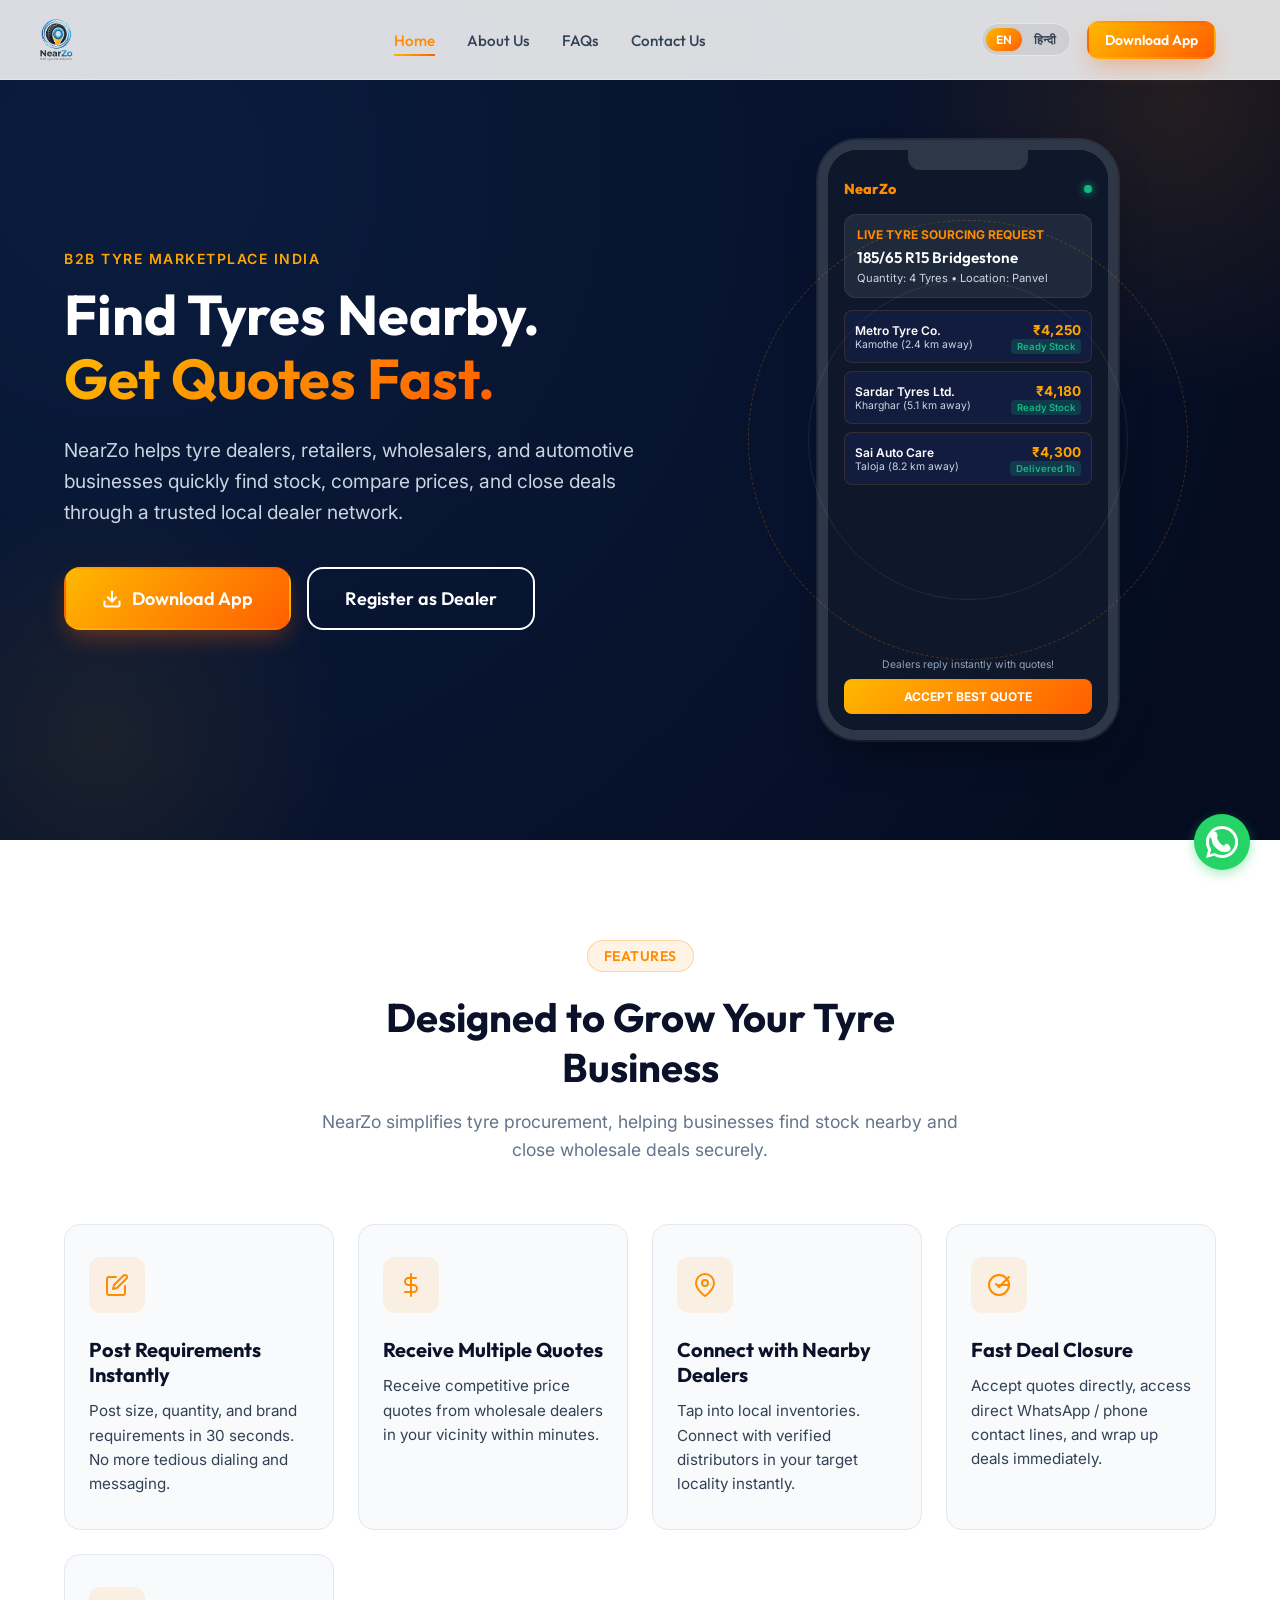
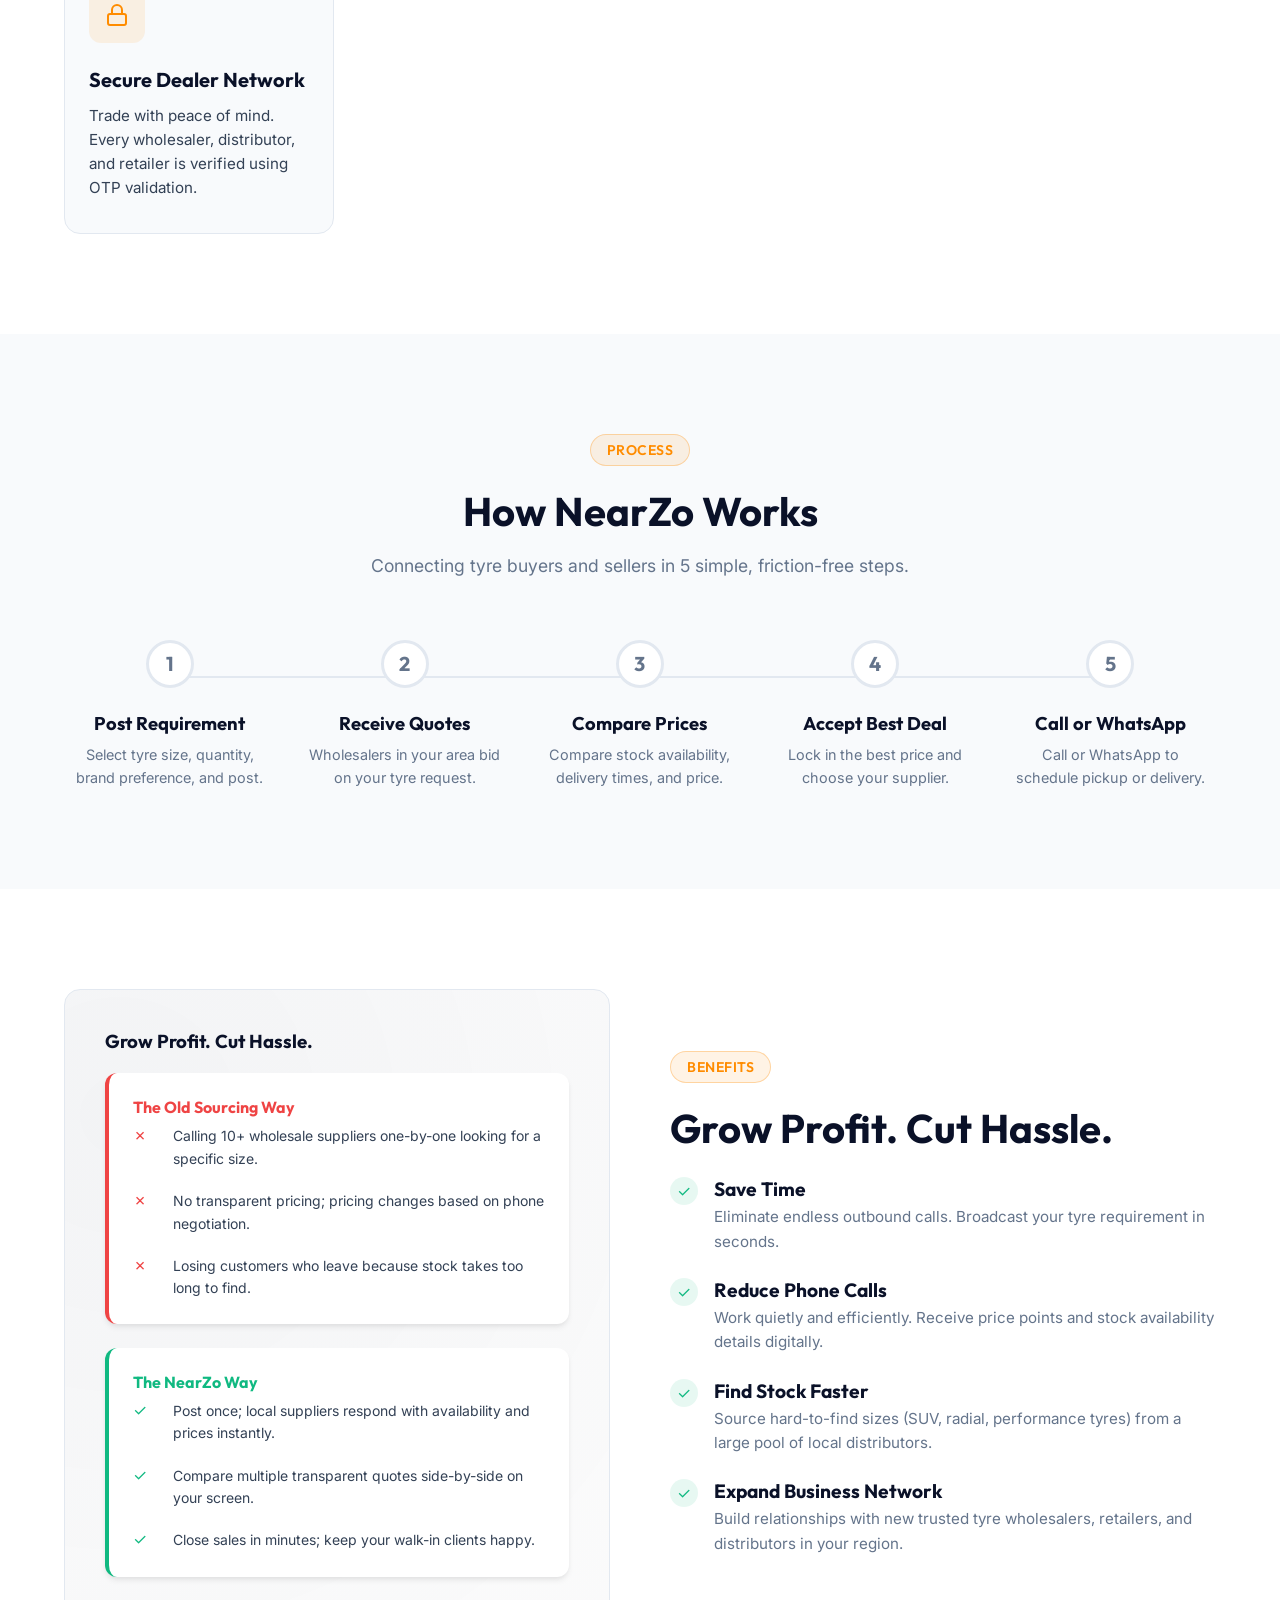
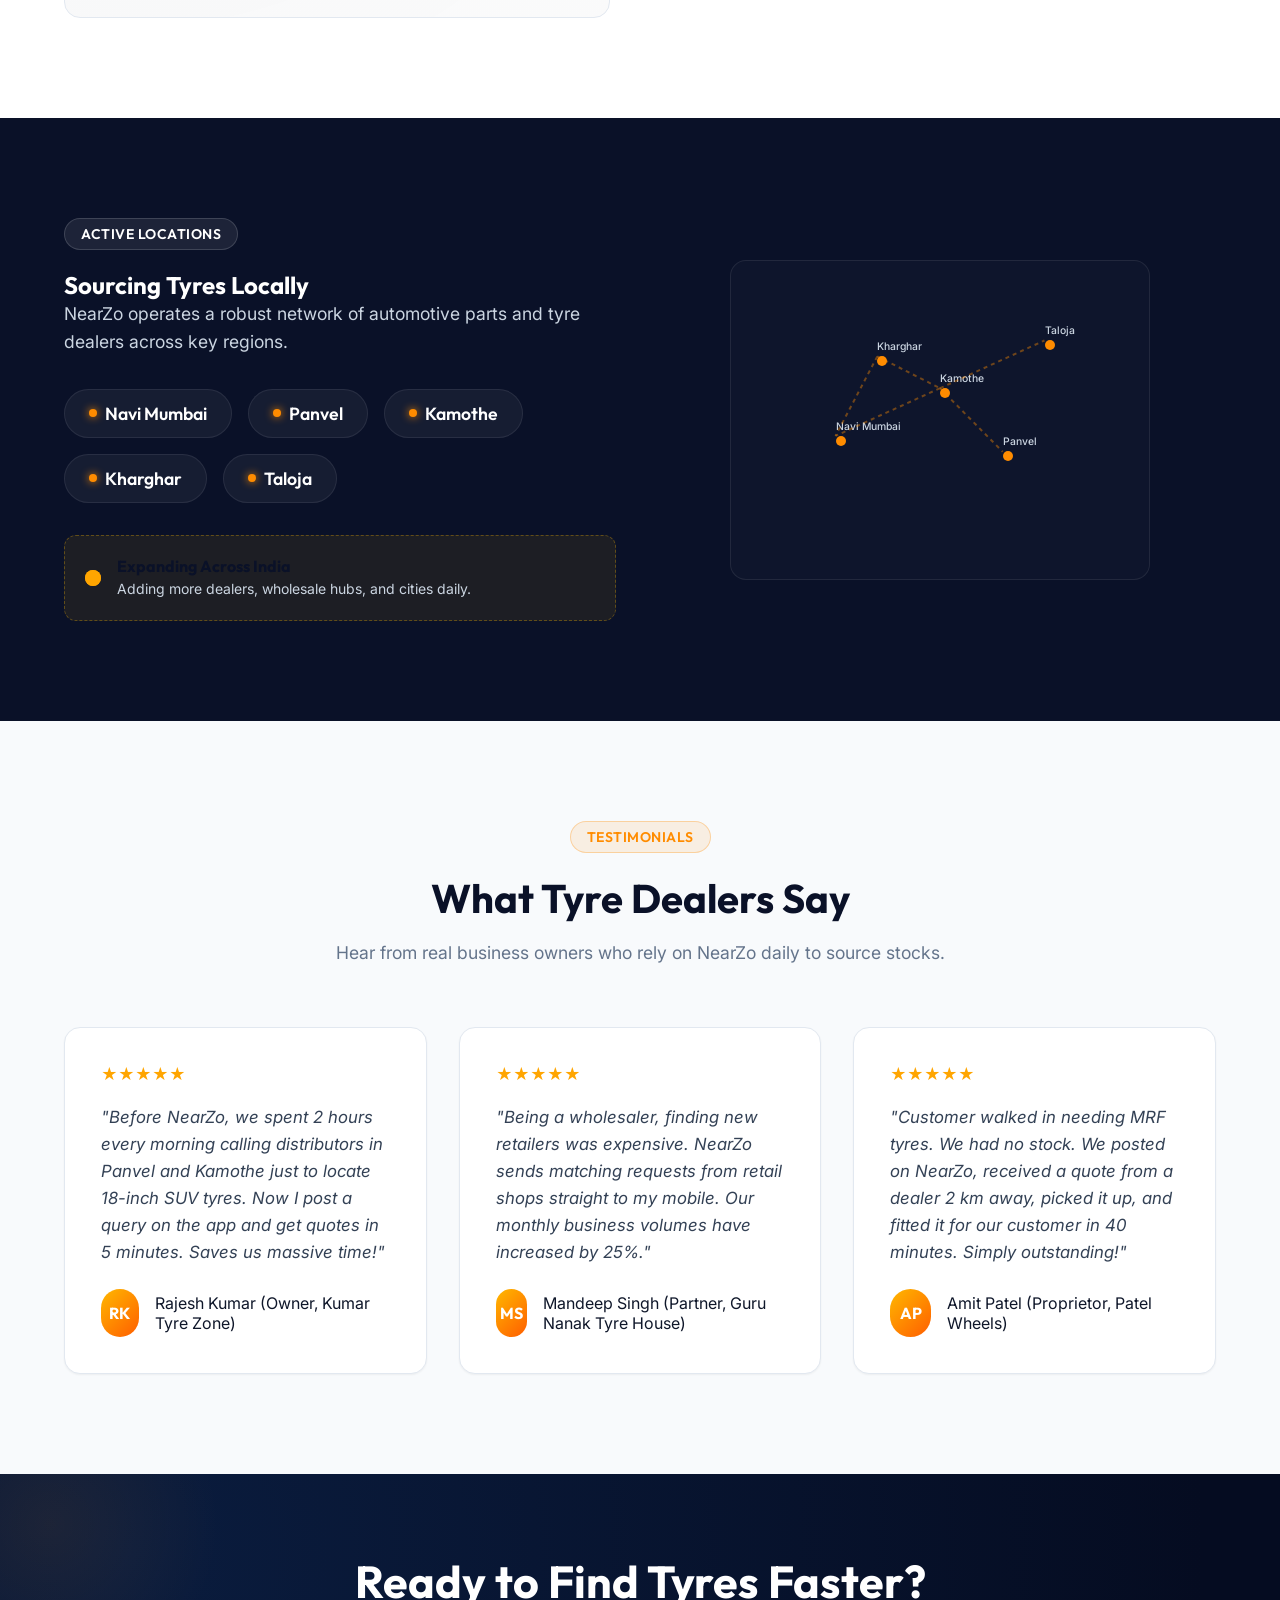
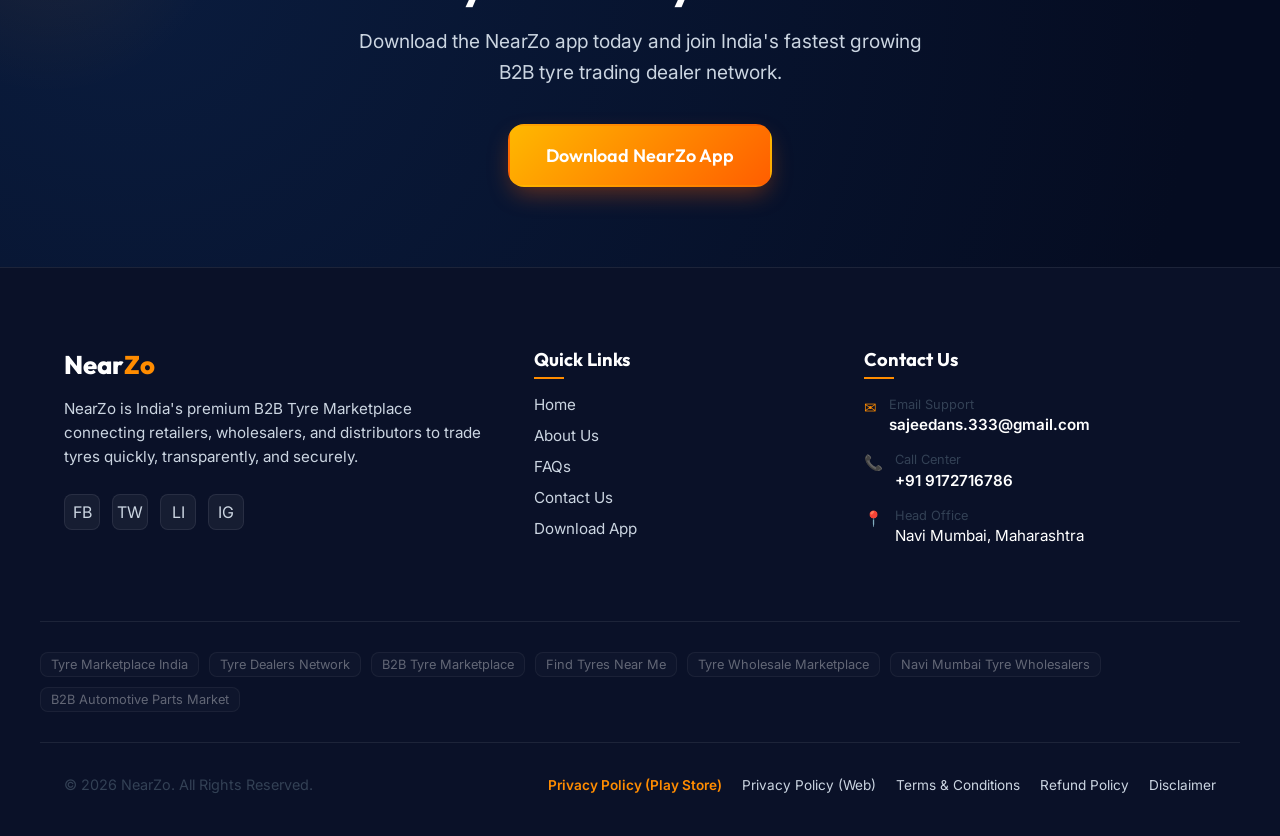
==== commit 25b822a8: "Update contact details globally and add new Play Store Privacy Policy page" ====
--- a/index.html
+++ b/index.html
@@ -515,21 +515,21 @@
           <span class="footer-contact-icon">✉</span>
           <div>
             <p style="font-size: 0.8rem; margin:0;">Email Support</p>
-            <a href="mailto:support@nearzo.in" style="font-size:0.95rem; font-weight:600; color:#FFF;">support@nearzo.in</a>
+            <a href="mailto:sajeedans.333@gmail.com" style="font-size:0.95rem; font-weight:600; color:#FFF;">sajeedans.333@gmail.com</a>
           </div>
         </div>
         <div class="footer-contact-item">
           <span class="footer-contact-icon">📞</span>
           <div>
             <p style="font-size: 0.8rem; margin:0;">Call Center</p>
-            <a href="tel:+919876543210" style="font-size:0.95rem; font-weight:600; color:#FFF;">+91 98765 43210</a>
+            <a href="tel:+919172716786" style="font-size:0.95rem; font-weight:600; color:#FFF;">+91 9172716786</a>
           </div>
         </div>
         <div class="footer-contact-item">
           <span class="footer-contact-icon">📍</span>
           <div>
             <p style="font-size: 0.8rem; margin:0;">Head Office</p>
-            <span style="font-size:0.95rem; color:#FFF;">Sector 15, CBD Belapur, Navi Mumbai, Maharashtra 400614</span>
+            <span style="font-size:0.95rem; color:#FFF;">Navi Mumbai, Maharashtra</span>
           </div>
         </div>
       </div>
@@ -550,7 +550,8 @@
     <div class="container footer-bottom">
       <p>© 2026 NearZo. All Rights Reserved.</p>
       <div class="footer-legal-inline">
-        <a href="privacy.html" class="footer-link" style="font-size: 0.85rem;">Privacy Policy</a>
+        <a href="policy.html" class="footer-link" style="font-size: 0.85rem; font-weight: 600; color: var(--primary-orange);">Privacy Policy (Play Store)</a>
+        <a href="privacy.html" class="footer-link" style="font-size: 0.85rem;">Privacy Policy (Web)</a>
         <a href="terms.html" class="footer-link" style="font-size: 0.85rem;">Terms & Conditions</a>
         <a href="refund.html" class="footer-link" style="font-size: 0.85rem;">Refund Policy</a>
         <a href="disclaimer.html" class="footer-link" style="font-size: 0.85rem;">Disclaimer</a>
@@ -559,7 +560,7 @@
   </footer>
 
   <!-- Floating WhatsApp Chat Button -->
-  <a href="https://wa.me/919876543210?text=Hi%20NearZo%2C%20I%20am%20interested%20in%20registering%20as%20a%20tyre%20dealer." class="whatsapp-chat-btn" target="_blank" aria-label="Chat with NearZo on WhatsApp">
+  <a href="https://wa.me/919172716786?text=Hi%20NearZo%2C%20I%20am%20interested%20in%20registering%20as%20a%20tyre%20dealer." class="whatsapp-chat-btn" target="_blank" aria-label="Chat with NearZo on WhatsApp">
     <!-- Inline SVG for WhatsApp Icon -->
     <svg width="32" height="32" viewBox="0 0 24 24" fill="currentColor" style="display:block; margin:auto;">
       <path d="M12 0a12 12 0 0 0-10.4 18l-1.6 6 6.1-1.6A12 12 0 1 0 12 0zm0 21.8a9.8 9.8 0 0 1-5-1.4l-.4-.2-3.7 1 1-3.6-.2-.4A9.8 9.8 0 1 1 12 21.8zm5.4-7.5c-.3-.2-1.7-.8-2-.9-.3-.1-.5-.2-.7.1-.2.3-.8 1-.9 1.2-.2.2-.3.2-.6.1A8 8 0 0 1 9.3 11c-.7-1.2-1.1-2.6-1.1-2.6.2-.2.5-.5.6-.7v-.6c-.1-.3-.7-1.7-1-2.3-.3-.6-.6-.5-.8-.5H6c-.2 0-.6.1-.9.4A2.7 2.7 0 0 0 4.2 9.6c0 1.9.9 3.8 1 4 0 .2 2.6 4.1 6.5 5.7h1.4c1 .3 2.1.2 2.8.1.7-.1 2-.8 2.3-1.6.3-.8.3-1.5.2-1.6 0-.2-.2-.3-.5-.4z"/>
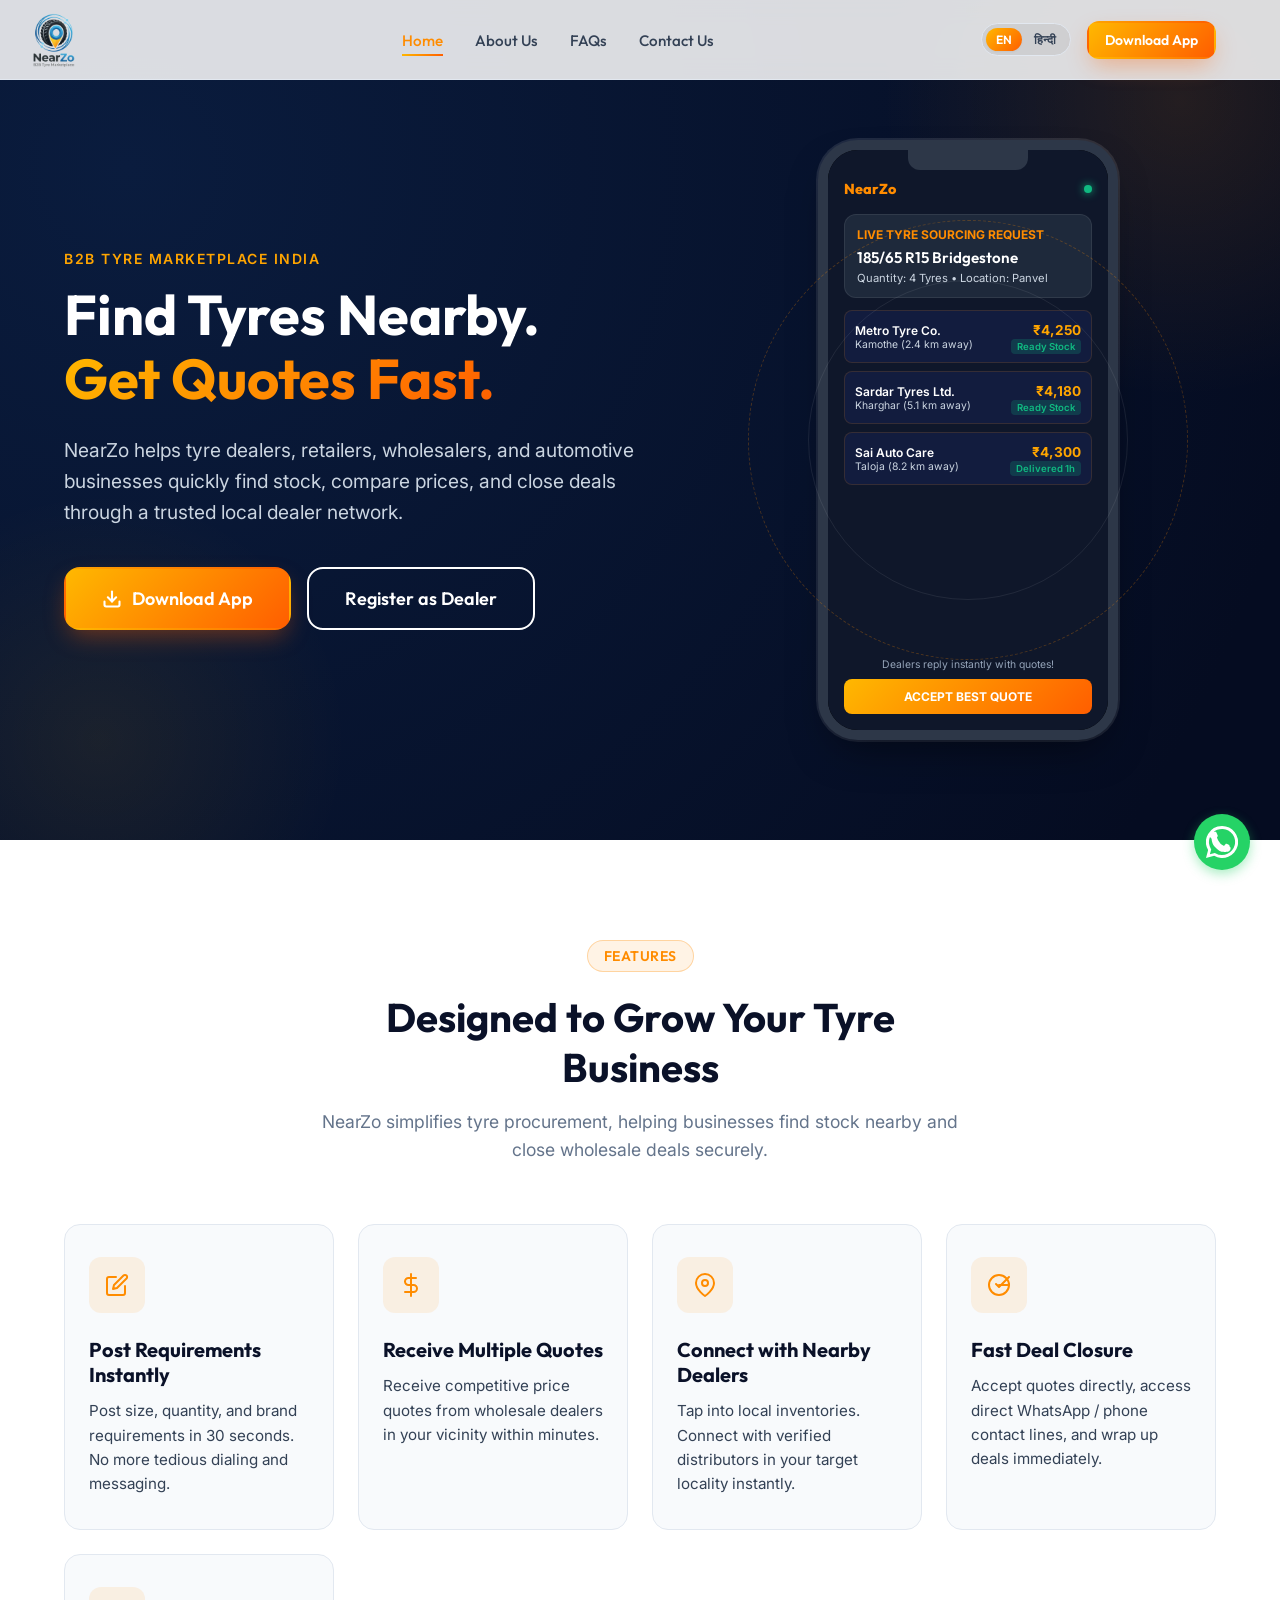
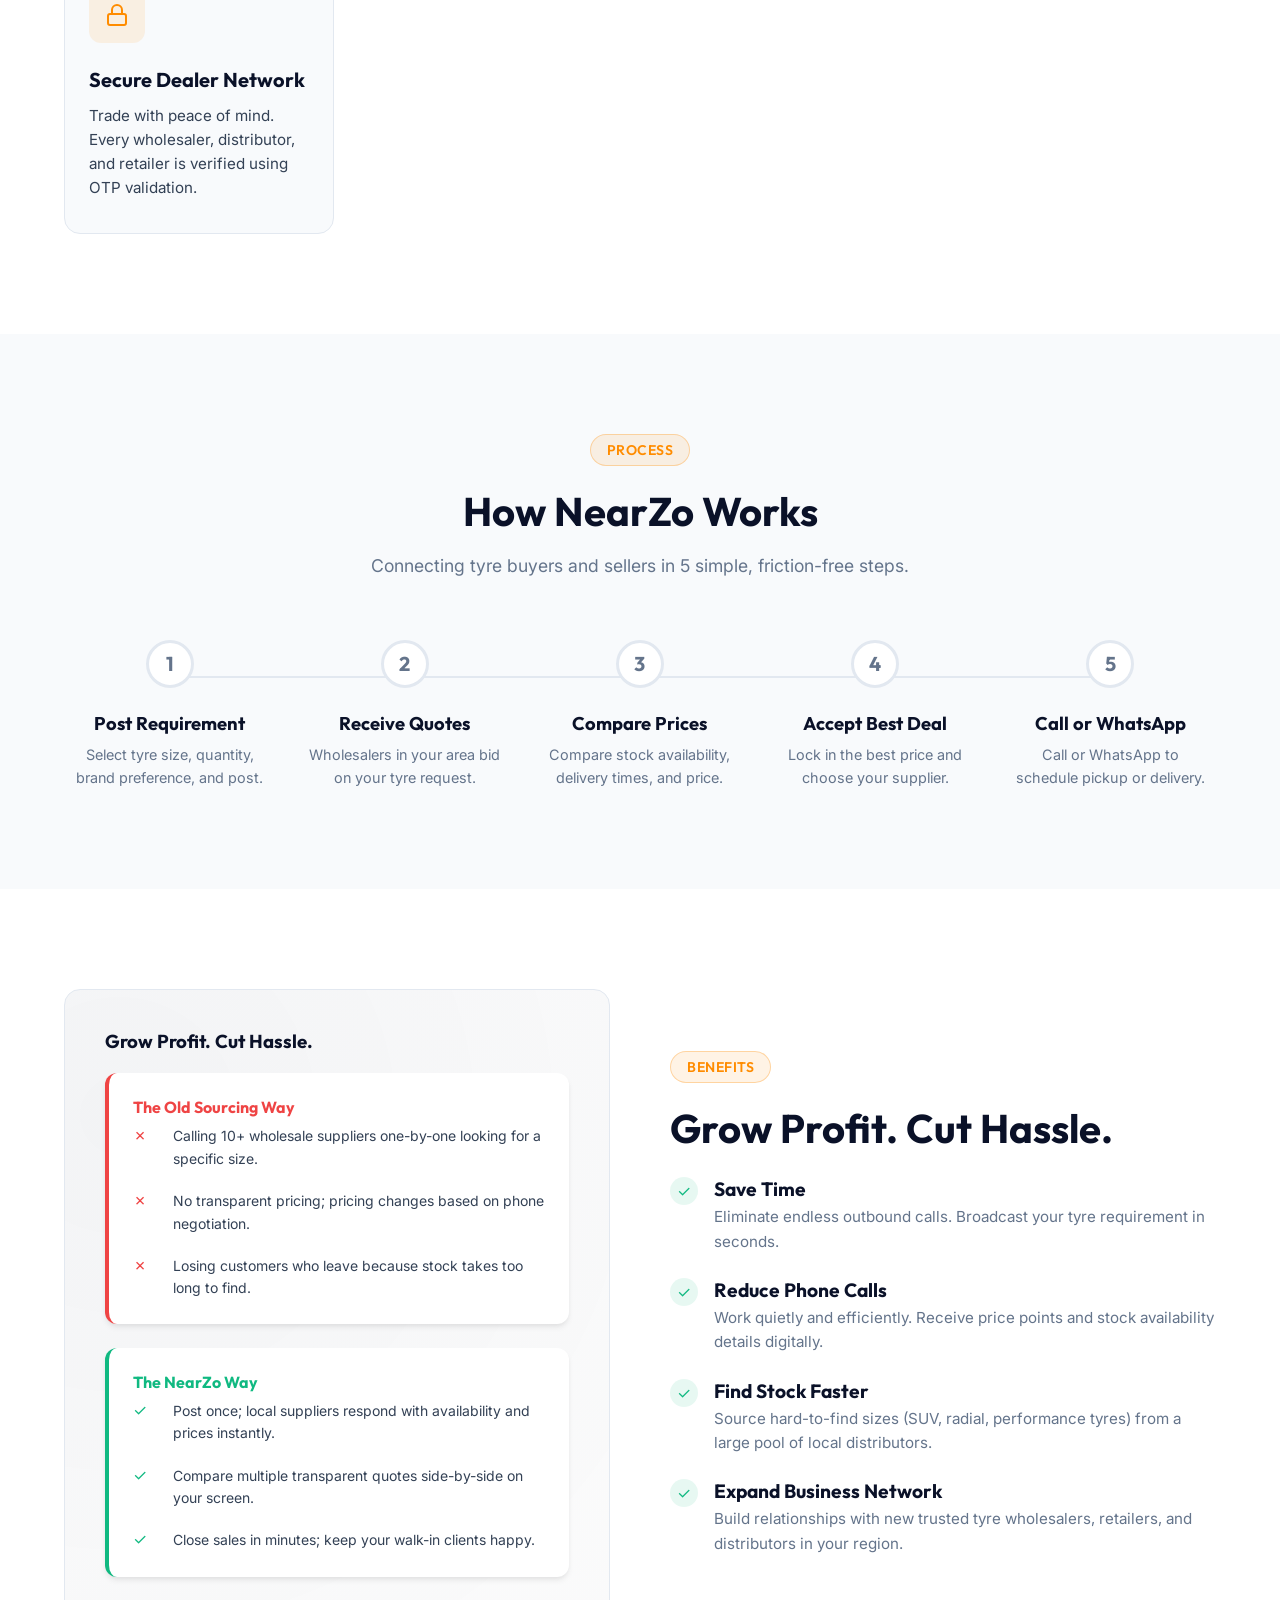
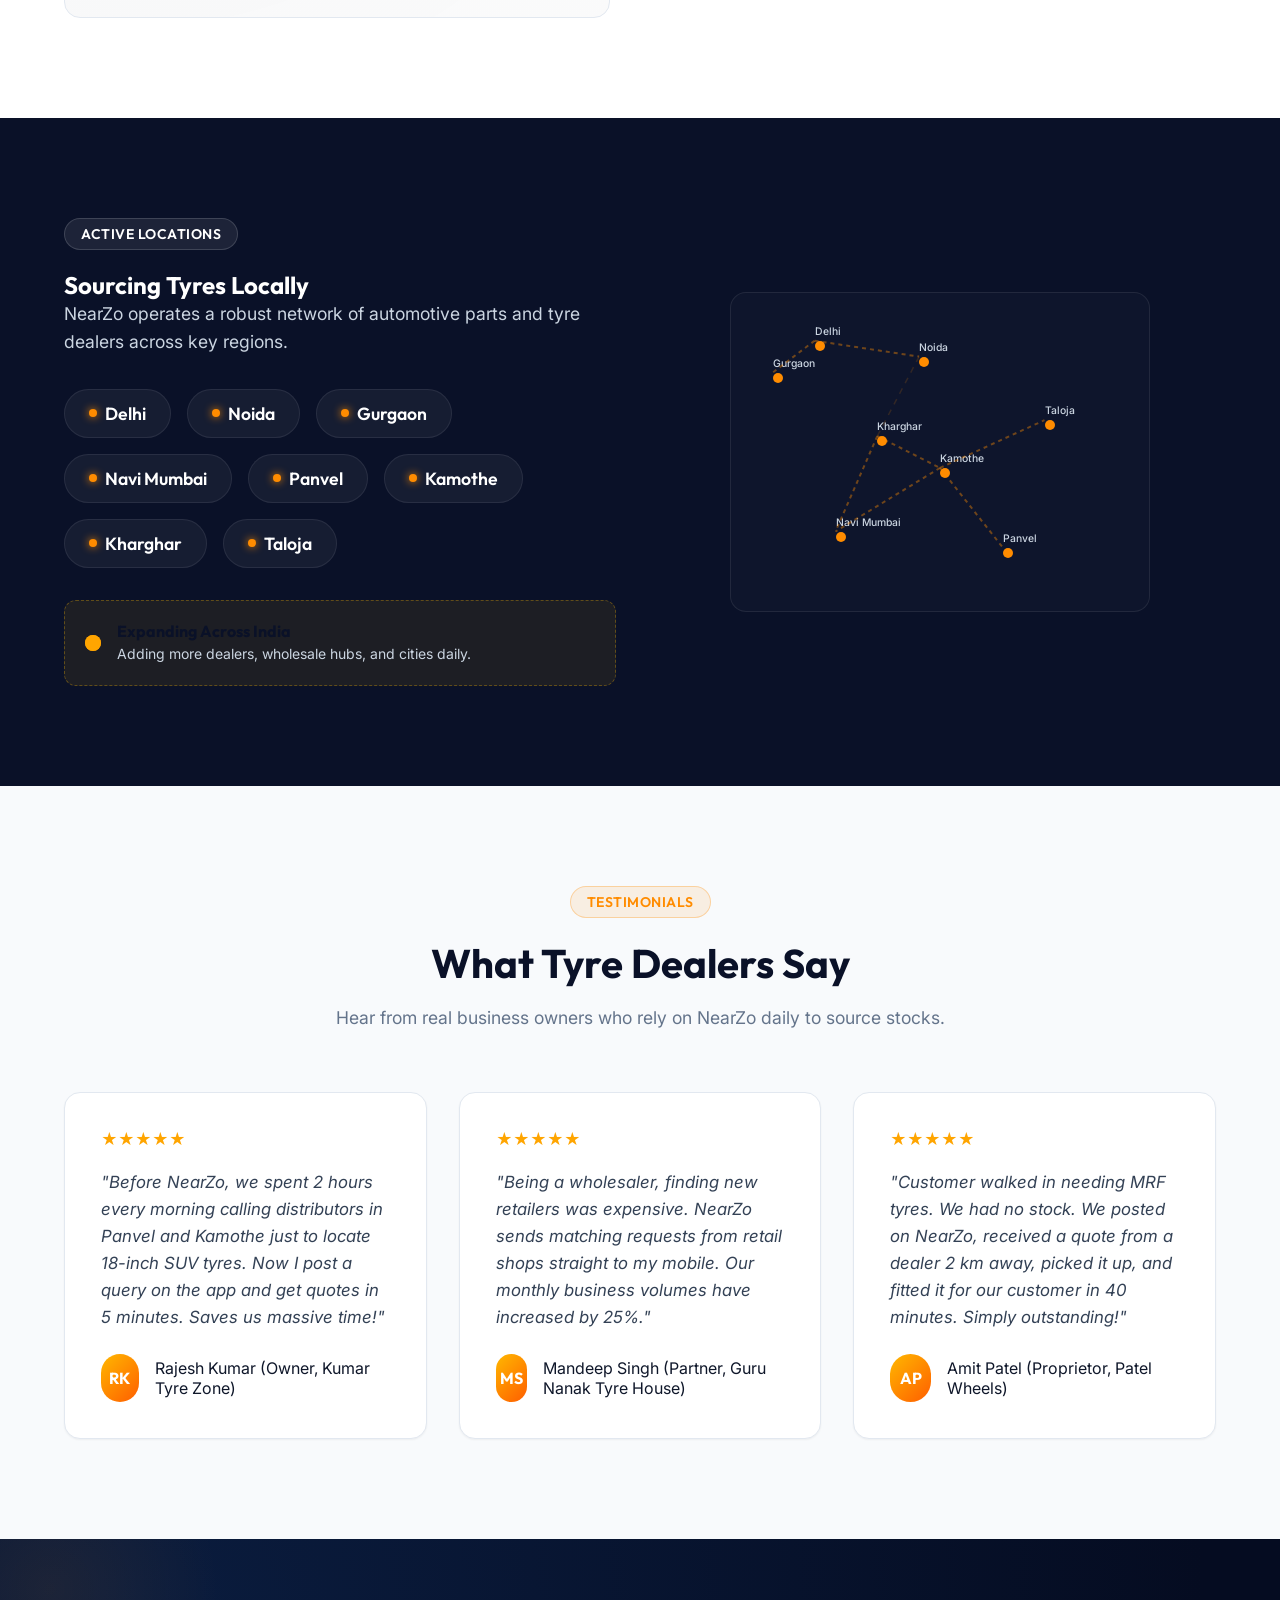
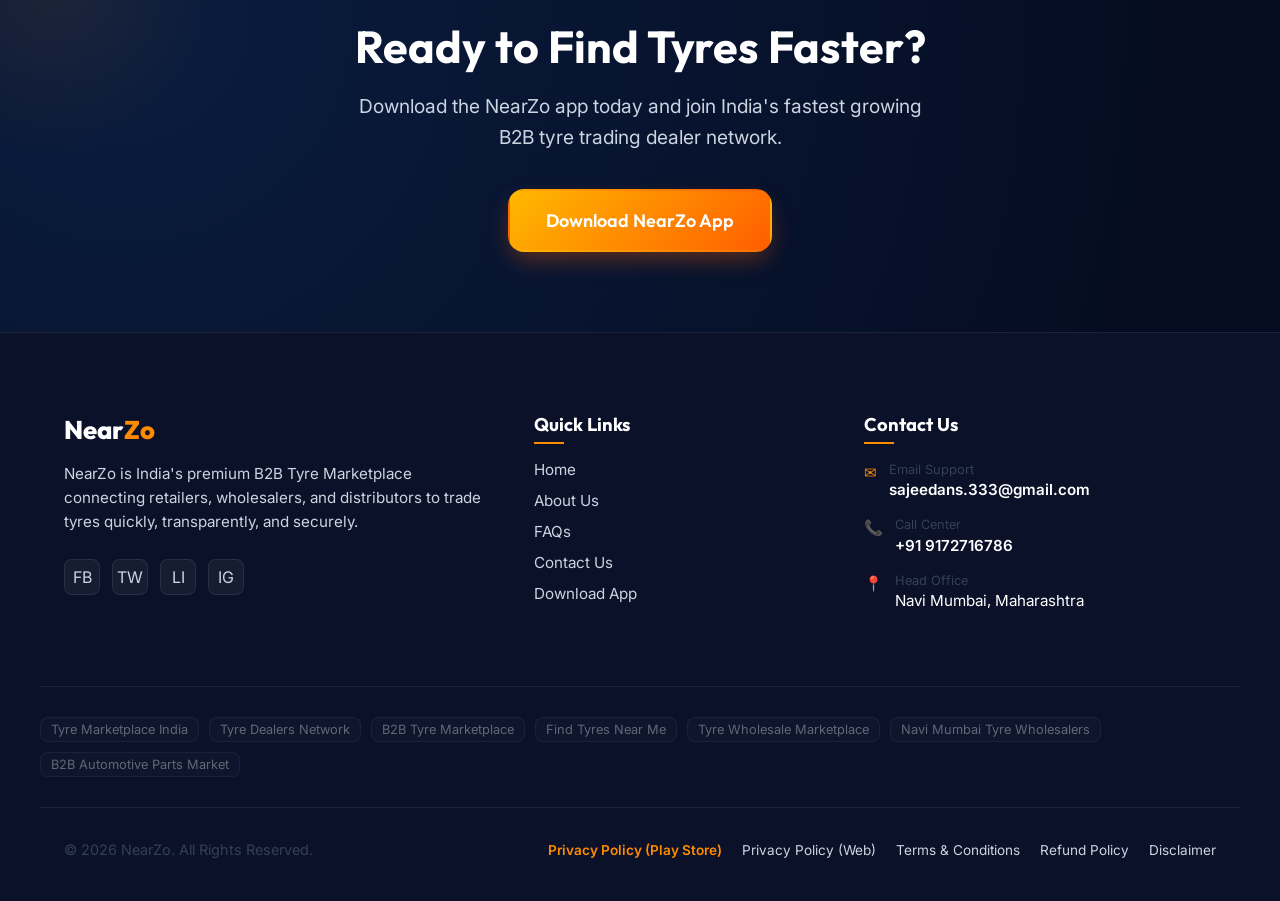
==== commit 9386bff2: "Add Noida, Delhi, Gurgaon to active locations and network map visual" ====
--- a/index.html
+++ b/index.html
@@ -361,6 +361,9 @@
         <p style="color: var(--text-light-muted); margin-bottom: 24px; font-size: 1.1rem;" data-translate="cov-sub">NearZo operates a robust network of automotive parts and tyre dealers across key regions.</p>
         
         <div class="coverage-cities">
+          <span class="city-tag">Delhi</span>
+          <span class="city-tag">Noida</span>
+          <span class="city-tag">Gurgaon</span>
           <span class="city-tag">Navi Mumbai</span>
           <span class="city-tag">Panvel</span>
           <span class="city-tag">Kamothe</span>
@@ -381,29 +384,45 @@
       <div class="coverage-map-visual">
         <div class="coverage-graphics-container">
           <!-- Stylized lines & nodes represent location hubs -->
-          <div class="network-node" style="top: 30%; left: 35%;">
+          <div class="network-node" style="top: 15%; left: 20%;">
+            <div class="network-node-label">Delhi</div>
+          </div>
+          <div class="network-node" style="top: 20%; left: 45%;">
+            <div class="network-node-label">Noida</div>
+          </div>
+          <div class="network-node" style="top: 25%; left: 10%;">
+            <div class="network-node-label">Gurgaon</div>
+          </div>
+          
+          <div class="network-node" style="top: 45%; left: 35%;">
             <div class="network-node-label">Kharghar</div>
           </div>
-          <div class="network-node" style="top: 55%; left: 25%;">
+          <div class="network-node" style="top: 75%; left: 25%;">
             <div class="network-node-label">Navi Mumbai</div>
           </div>
-          <div class="network-node" style="top: 60%; left: 65%;">
+          <div class="network-node" style="top: 80%; left: 65%;">
             <div class="network-node-label">Panvel</div>
           </div>
-          <div class="network-node" style="top: 40%; left: 50%;">
+          <div class="network-node" style="top: 55%; left: 50%;">
             <div class="network-node-label">Kamothe</div>
           </div>
-          <div class="network-node" style="top: 25%; left: 75%;">
+          <div class="network-node" style="top: 40%; left: 75%;">
             <div class="network-node-label">Taloja</div>
           </div>
           
           <!-- Simple CSS representation of networks connection path -->
           <svg class="map-canvas-overlay">
-            <line x1="35%" y1="30%" x2="50%" y2="40%" stroke="rgba(255, 140, 0, 0.4)" stroke-width="2" stroke-dasharray="4" />
-            <line x1="50%" y1="40%" x2="65%" y2="60%" stroke="rgba(255, 140, 0, 0.4)" stroke-width="2" stroke-dasharray="4" />
-            <line x1="50%" y1="40%" x2="25%" y2="55%" stroke="rgba(255, 140, 0, 0.4)" stroke-width="2" stroke-dasharray="4" />
-            <line x1="50%" y1="40%" x2="75%" y2="25%" stroke="rgba(255, 140, 0, 0.4)" stroke-width="2" stroke-dasharray="4" />
-            <line x1="35%" y1="30%" x2="25%" y2="55%" stroke="rgba(255, 140, 0, 0.4)" stroke-width="2" stroke-dasharray="4" />
+            <!-- Delhi NCR Connections -->
+            <line x1="20%" y1="15%" x2="45%" y2="20%" stroke="rgba(255, 140, 0, 0.4)" stroke-width="2" stroke-dasharray="4" />
+            <line x1="20%" y1="15%" x2="10%" y2="25%" stroke="rgba(255, 140, 0, 0.4)" stroke-width="2" stroke-dasharray="4" />
+            <line x1="45%" y1="20%" x2="35%" y2="45%" stroke="rgba(255, 140, 0, 0.15)" stroke-width="1.5" stroke-dasharray="6" /> <!-- Inter-region connection -->
+            
+            <!-- Mumbai Connections -->
+            <line x1="35%" y1="45%" x2="50%" y2="55%" stroke="rgba(255, 140, 0, 0.4)" stroke-width="2" stroke-dasharray="4" />
+            <line x1="50%" y1="55%" x2="65%" y2="80%" stroke="rgba(255, 140, 0, 0.4)" stroke-width="2" stroke-dasharray="4" />
+            <line x1="50%" y1="55%" x2="25%" y2="75%" stroke="rgba(255, 140, 0, 0.4)" stroke-width="2" stroke-dasharray="4" />
+            <line x1="50%" y1="55%" x2="75%" y2="40%" stroke="rgba(255, 140, 0, 0.4)" stroke-width="2" stroke-dasharray="4" />
+            <line x1="35%" y1="45%" x2="25%" y2="75%" stroke="rgba(255, 140, 0, 0.4)" stroke-width="2" stroke-dasharray="4" />
           </svg>
         </div>
       </div>
--- a/style.css
+++ b/style.css
@@ -280,15 +280,15 @@
 }
 
 .logo-img {
-  height: 125px;
+  height: 160px;
   width: auto;
+  margin: -45px -45px;
+  object-fit: contain;
+}
+
+header.scrolled .logo-img {
+  height: 140px;
   margin: -35px -35px;
-  object-fit: contain;
-}
-
-header.scrolled .logo-img {
-  height: 110px;
-  margin: -30px -30px;
 }
 
 .nav-menu {
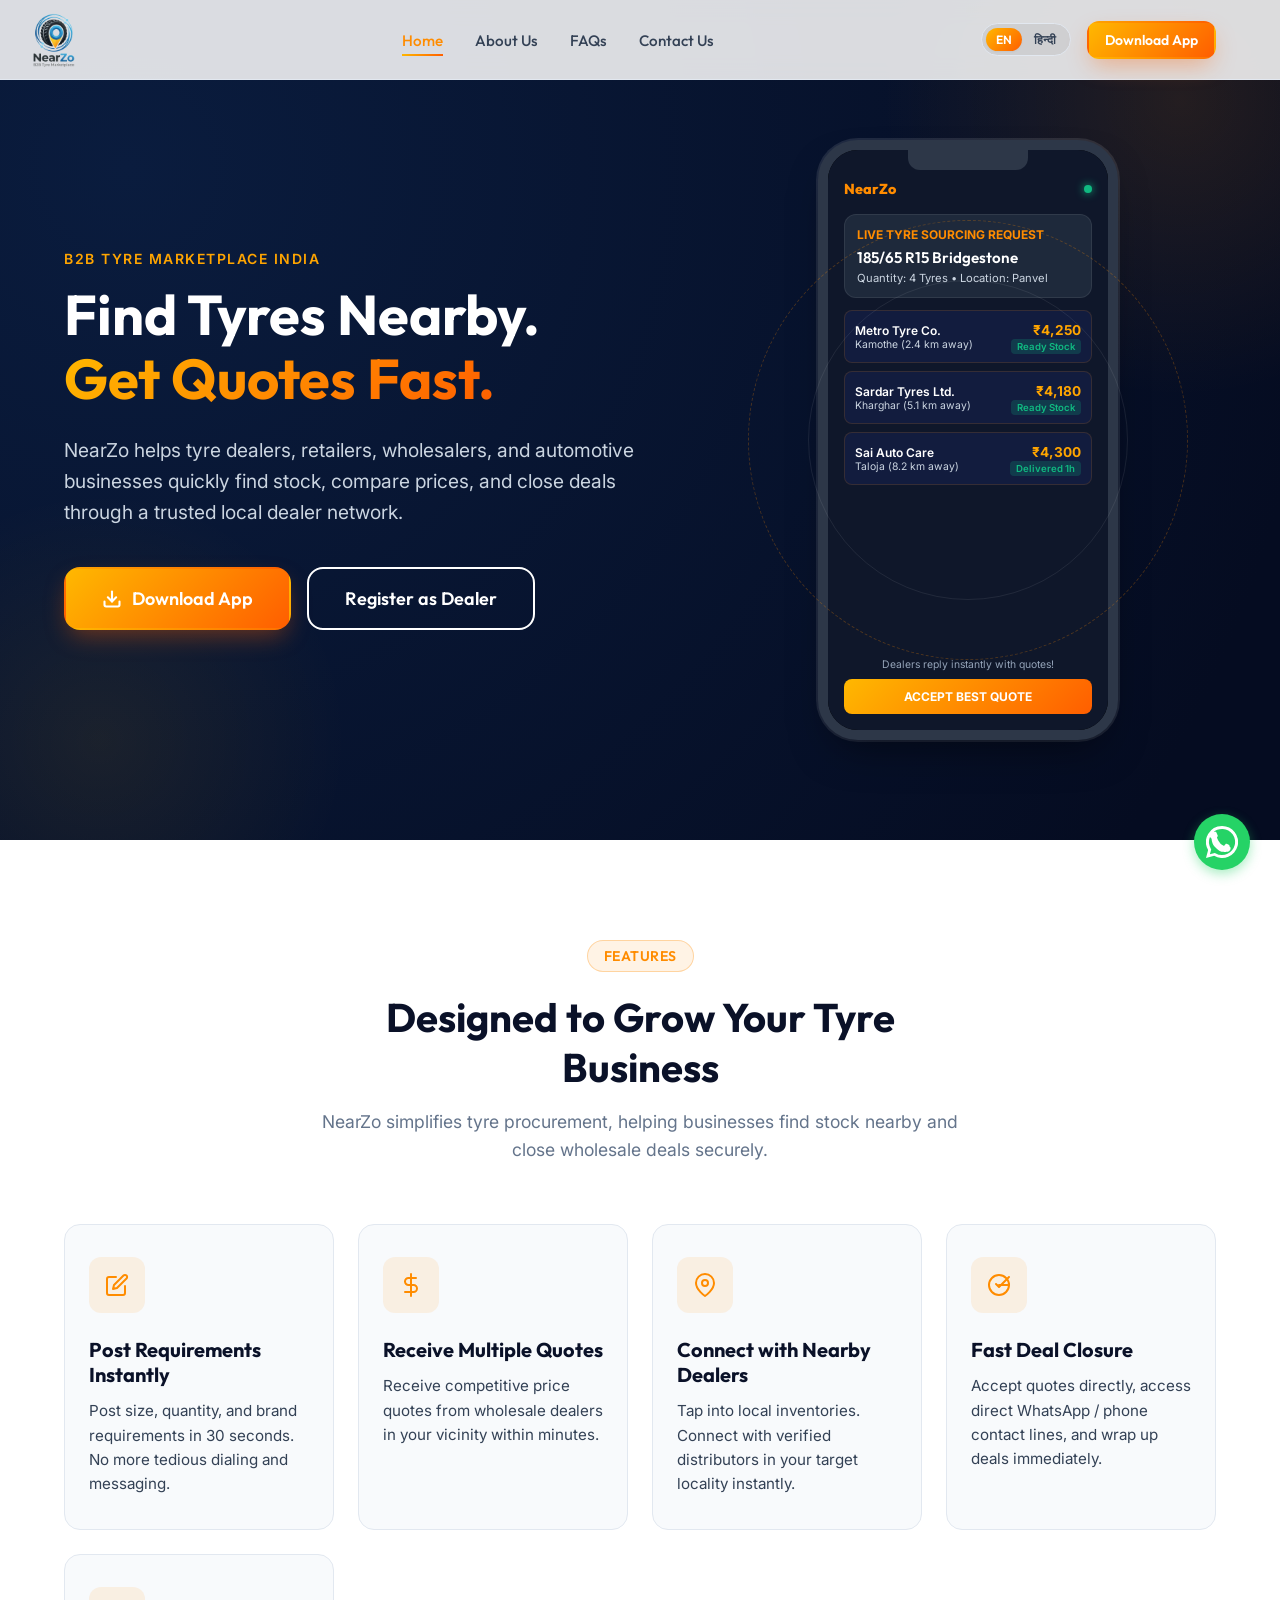
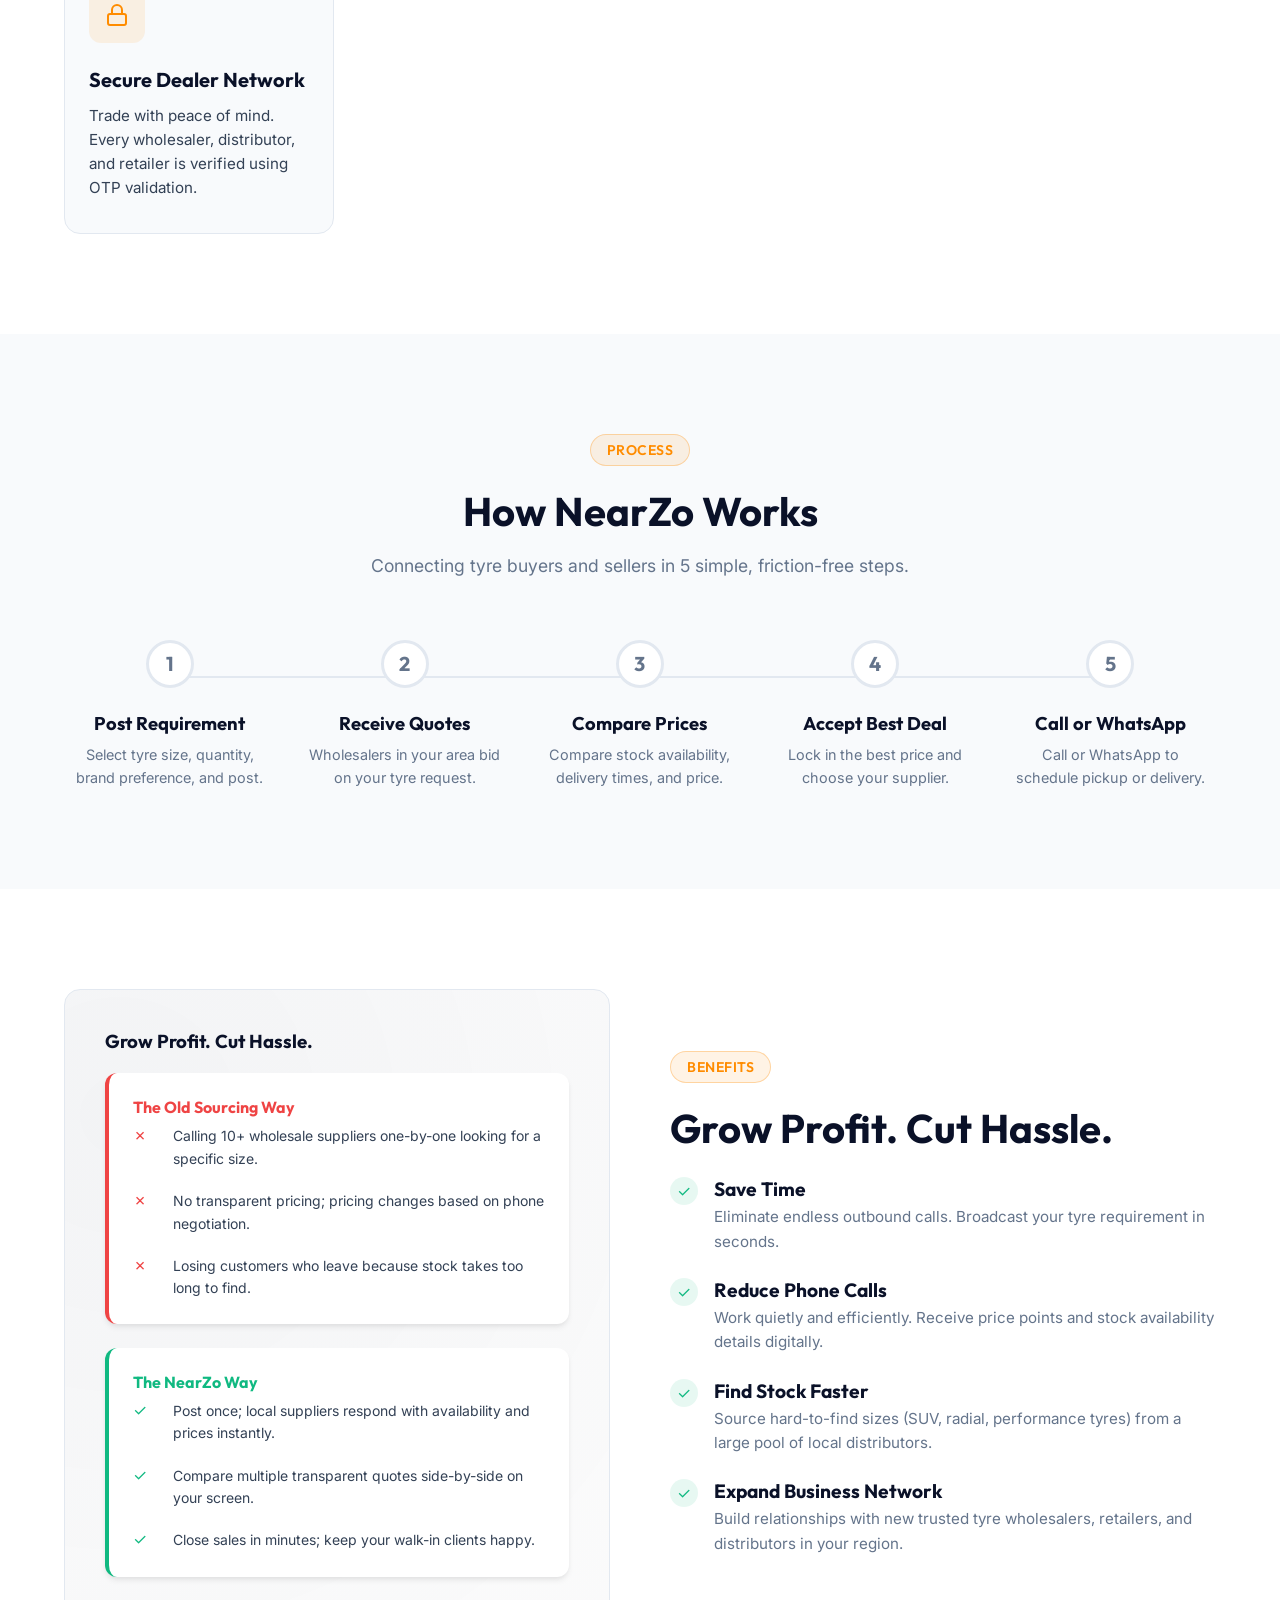
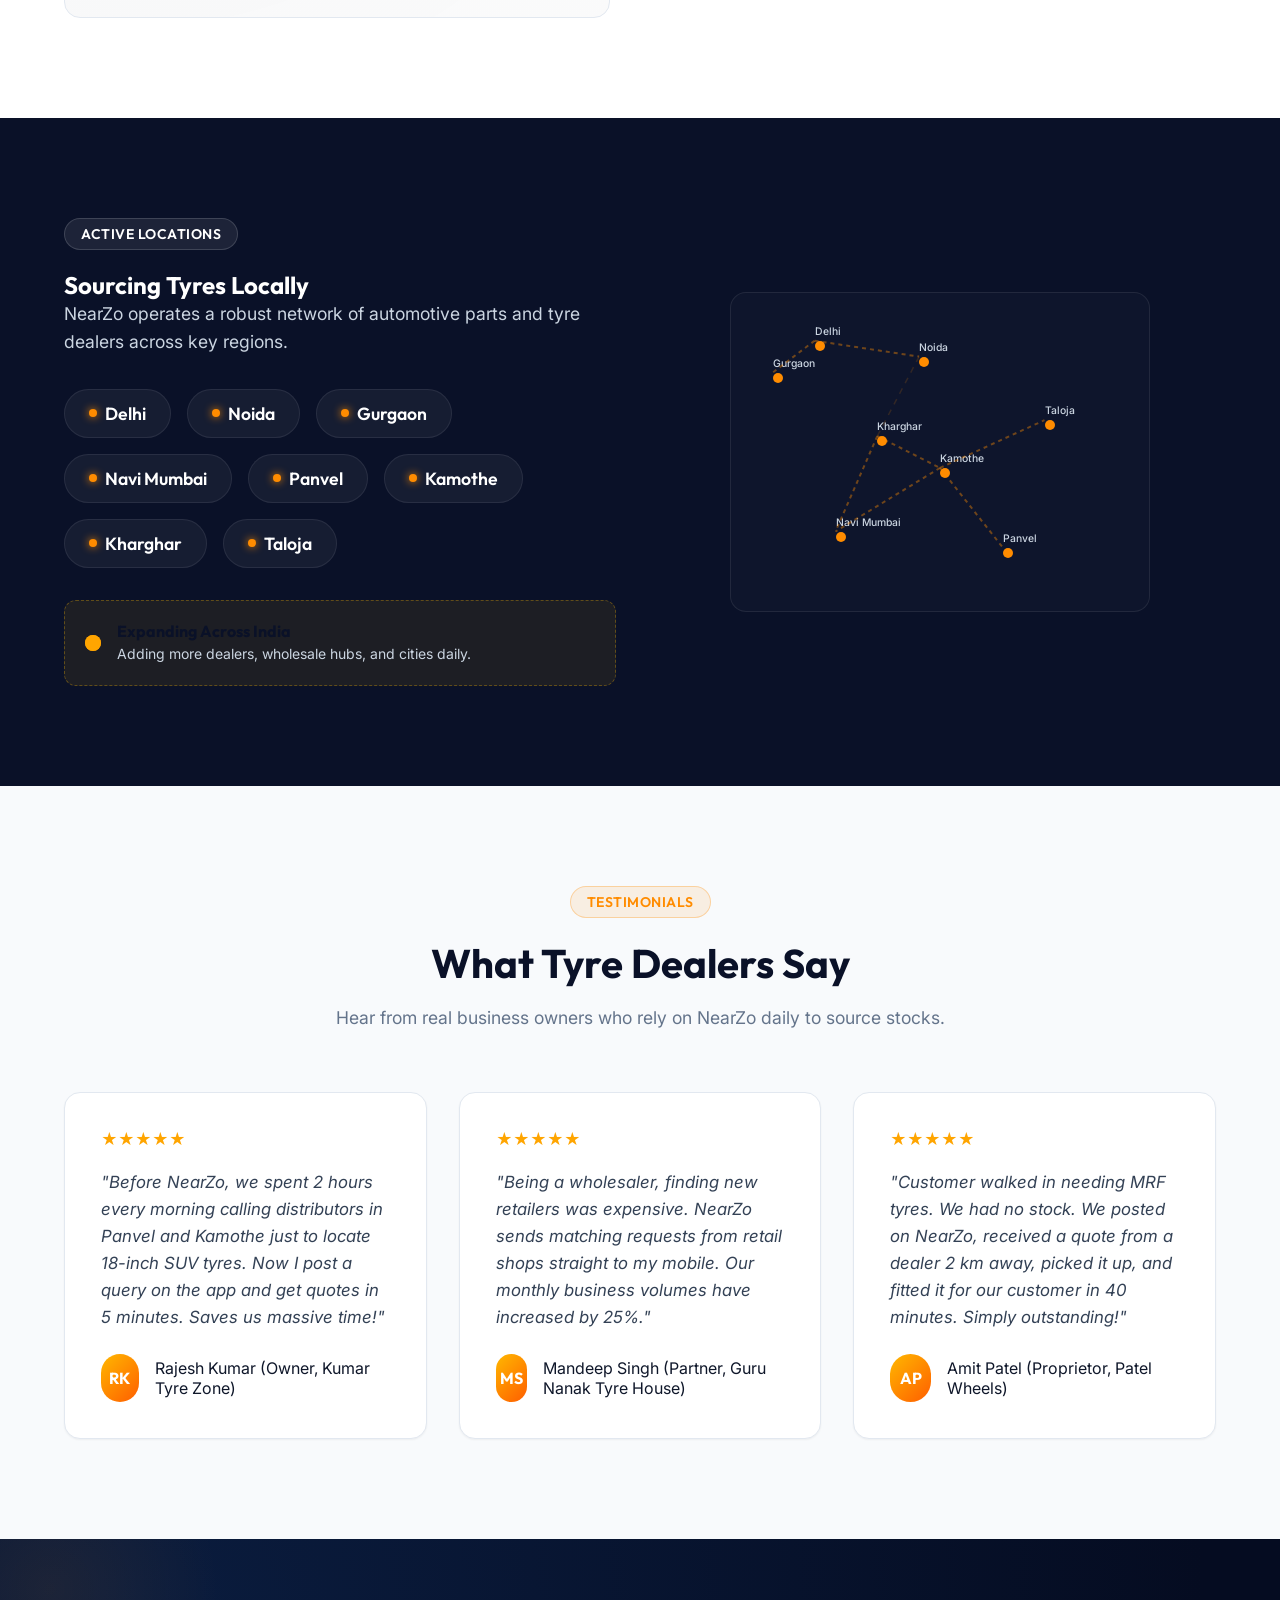
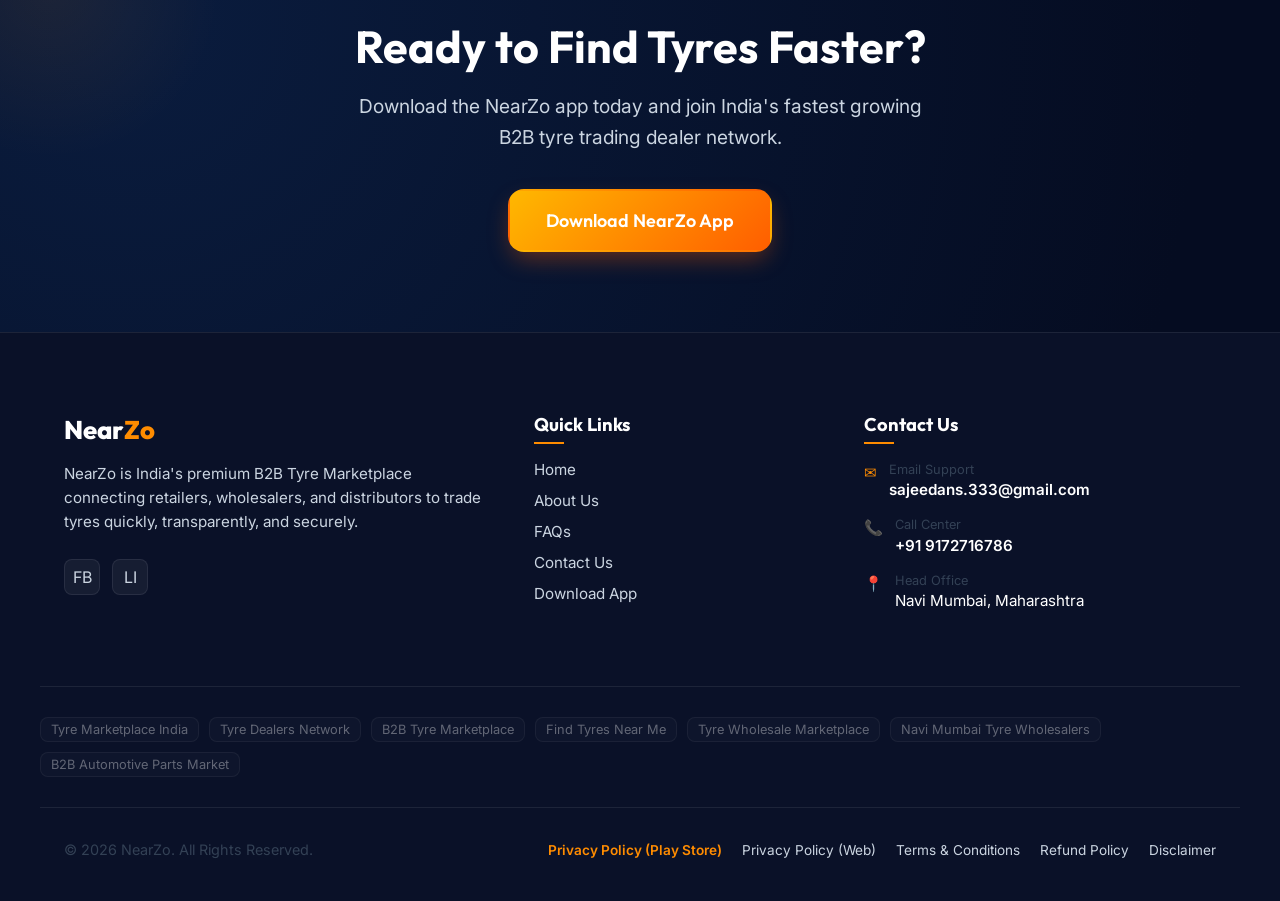
==== commit 800baba5: "Remove Twitter and Instagram links from footers of all pages" ====
--- a/index.html
+++ b/index.html
@@ -508,10 +508,8 @@
           NearZo is India's premium B2B Tyre Marketplace connecting retailers, wholesalers, and distributors to trade tyres quickly, transparently, and securely.
         </p>
         <div class="footer-socials">
-          <a href="#" class="social-icon" aria-label="Facebook">FB</a>
-          <a href="#" class="social-icon" aria-label="Twitter">TW</a>
-          <a href="#" class="social-icon" aria-label="LinkedIn">LI</a>
-          <a href="#" class="social-icon" aria-label="Instagram">IG</a>
+          <a href="https://www.facebook.com/profile.php?id=61590907642189" target="_blank" class="social-icon" aria-label="Facebook">FB</a>
+          <a href="https://www.linkedin.com/company/nearzo/?viewAsMember=true" target="_blank" class="social-icon" aria-label="LinkedIn">LI</a>
         </div>
       </div>
       
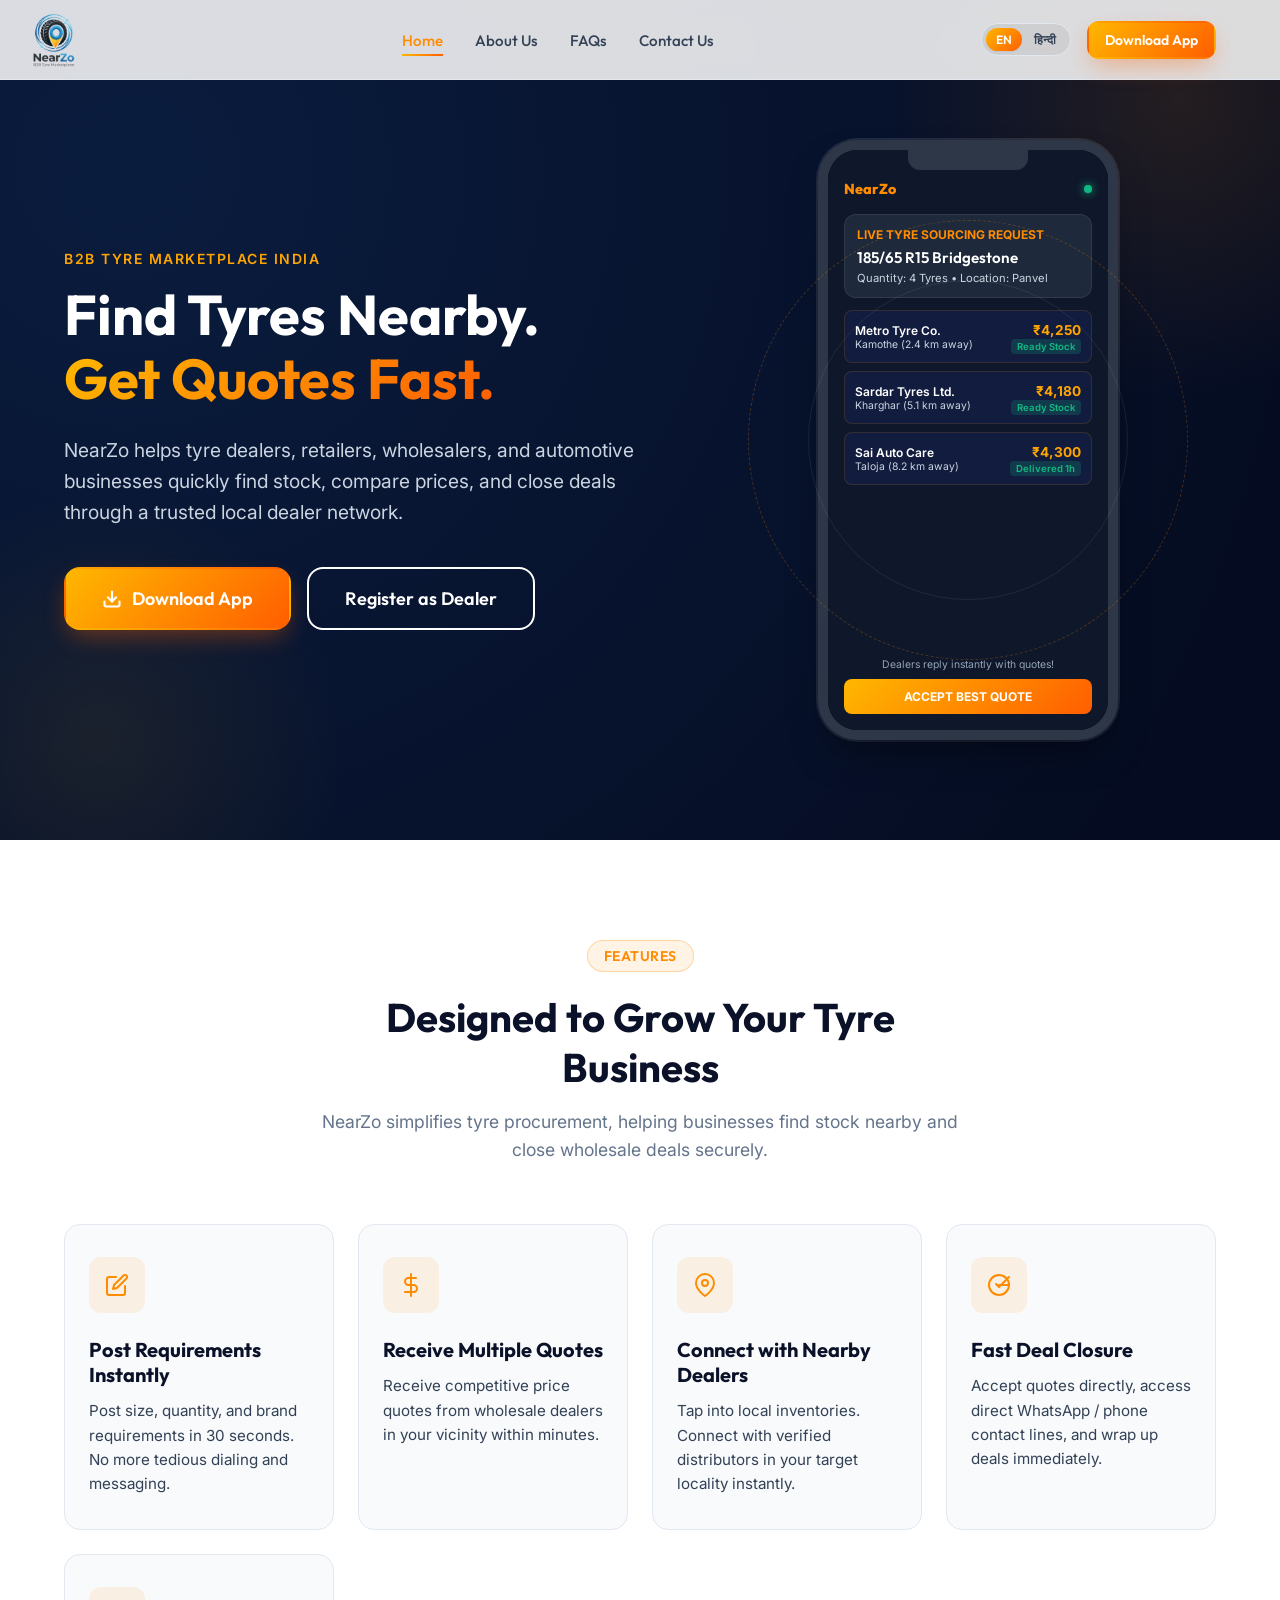
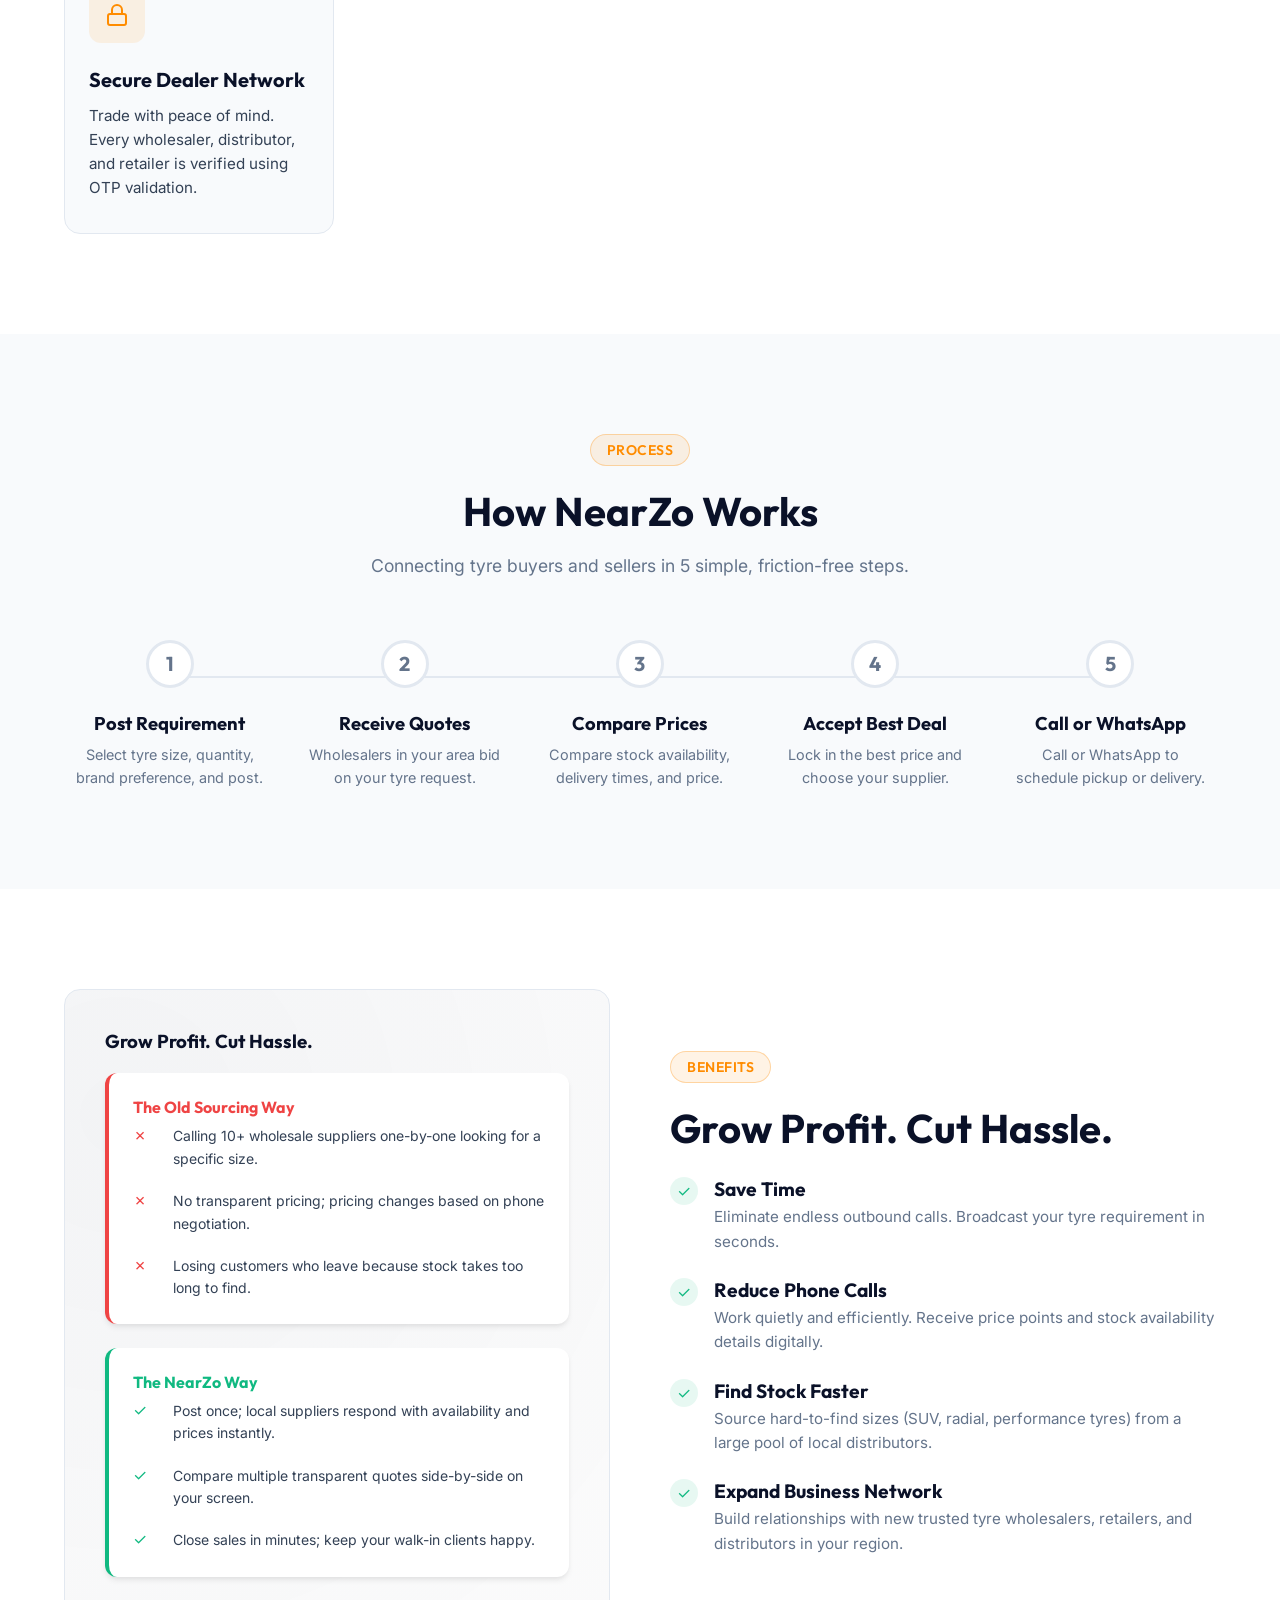
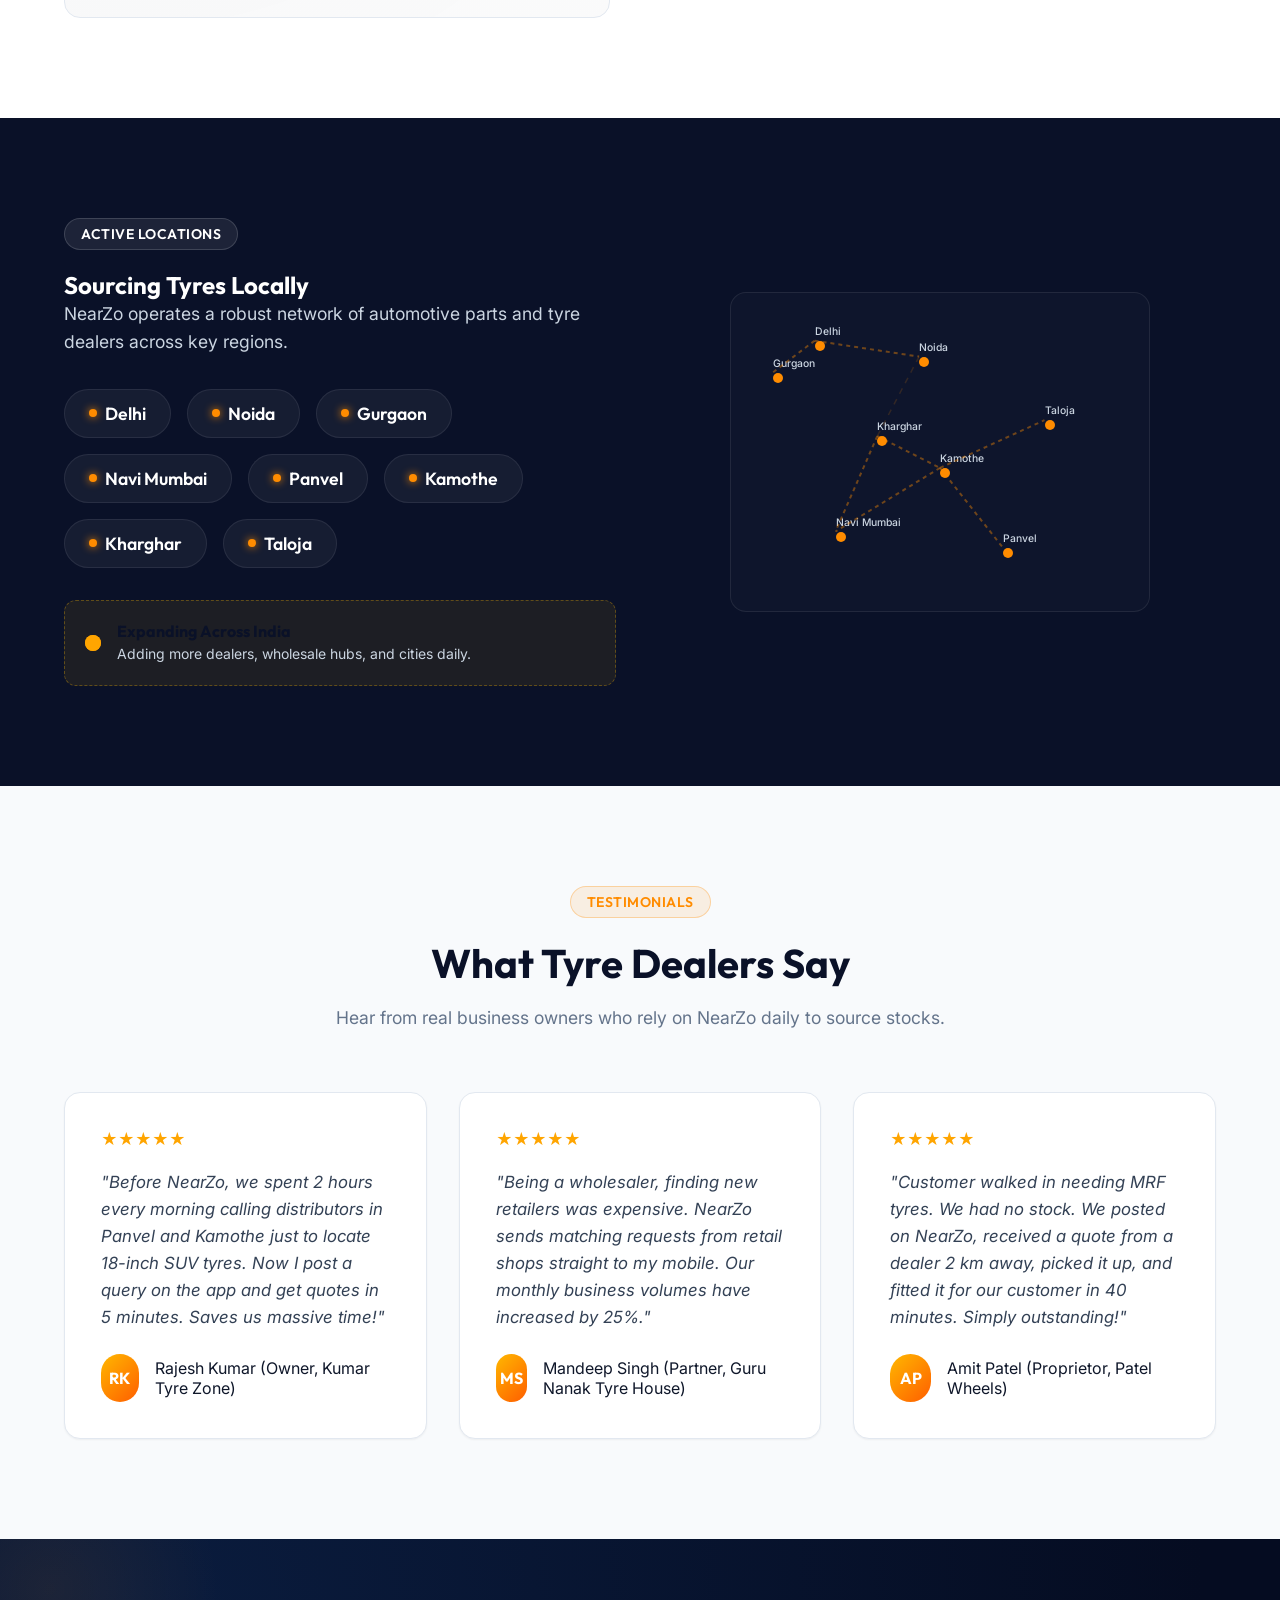
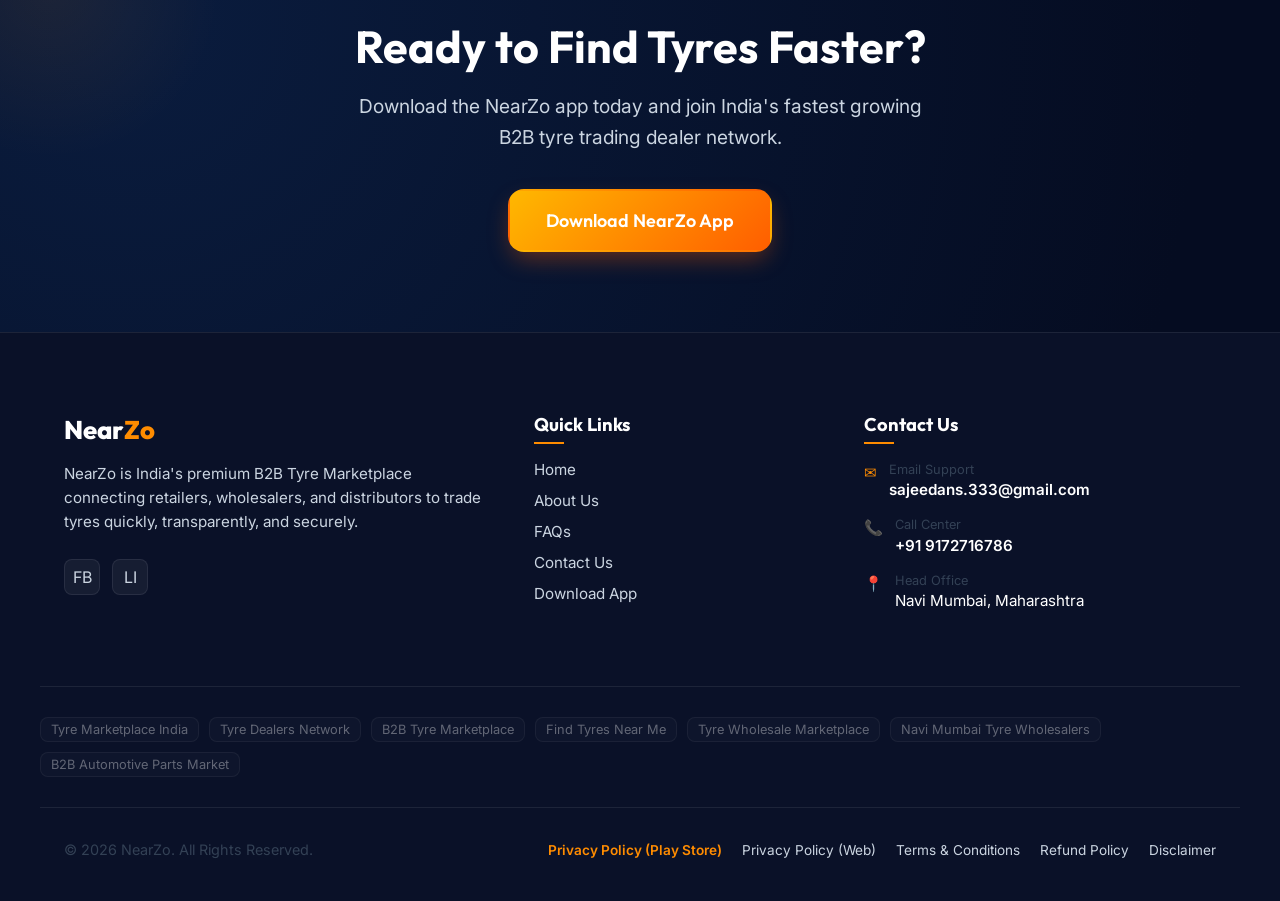
==== commit 37872bed: "Remove floating WhatsApp button from all pages" ====
--- a/index.html
+++ b/index.html
@@ -576,13 +576,7 @@
     </div>
   </footer>
 
-  <!-- Floating WhatsApp Chat Button -->
-  <a href="https://wa.me/919172716786?text=Hi%20NearZo%2C%20I%20am%20interested%20in%20registering%20as%20a%20tyre%20dealer." class="whatsapp-chat-btn" target="_blank" aria-label="Chat with NearZo on WhatsApp">
-    <!-- Inline SVG for WhatsApp Icon -->
-    <svg width="32" height="32" viewBox="0 0 24 24" fill="currentColor" style="display:block; margin:auto;">
-      <path d="M12 0a12 12 0 0 0-10.4 18l-1.6 6 6.1-1.6A12 12 0 1 0 12 0zm0 21.8a9.8 9.8 0 0 1-5-1.4l-.4-.2-3.7 1 1-3.6-.2-.4A9.8 9.8 0 1 1 12 21.8zm5.4-7.5c-.3-.2-1.7-.8-2-.9-.3-.1-.5-.2-.7.1-.2.3-.8 1-.9 1.2-.2.2-.3.2-.6.1A8 8 0 0 1 9.3 11c-.7-1.2-1.1-2.6-1.1-2.6.2-.2.5-.5.6-.7v-.6c-.1-.3-.7-1.7-1-2.3-.3-.6-.6-.5-.8-.5H6c-.2 0-.6.1-.9.4A2.7 2.7 0 0 0 4.2 9.6c0 1.9.9 3.8 1 4 0 .2 2.6 4.1 6.5 5.7h1.4c1 .3 2.1.2 2.8.1.7-.1 2-.8 2.3-1.6.3-.8.3-1.5.2-1.6 0-.2-.2-.3-.5-.4z"/>
-    </svg>
-  </a>
+
 
   <!-- Sticky Bottom Download Bar (Mobile Only) -->
   <div class="mobile-download-sticky-bar">
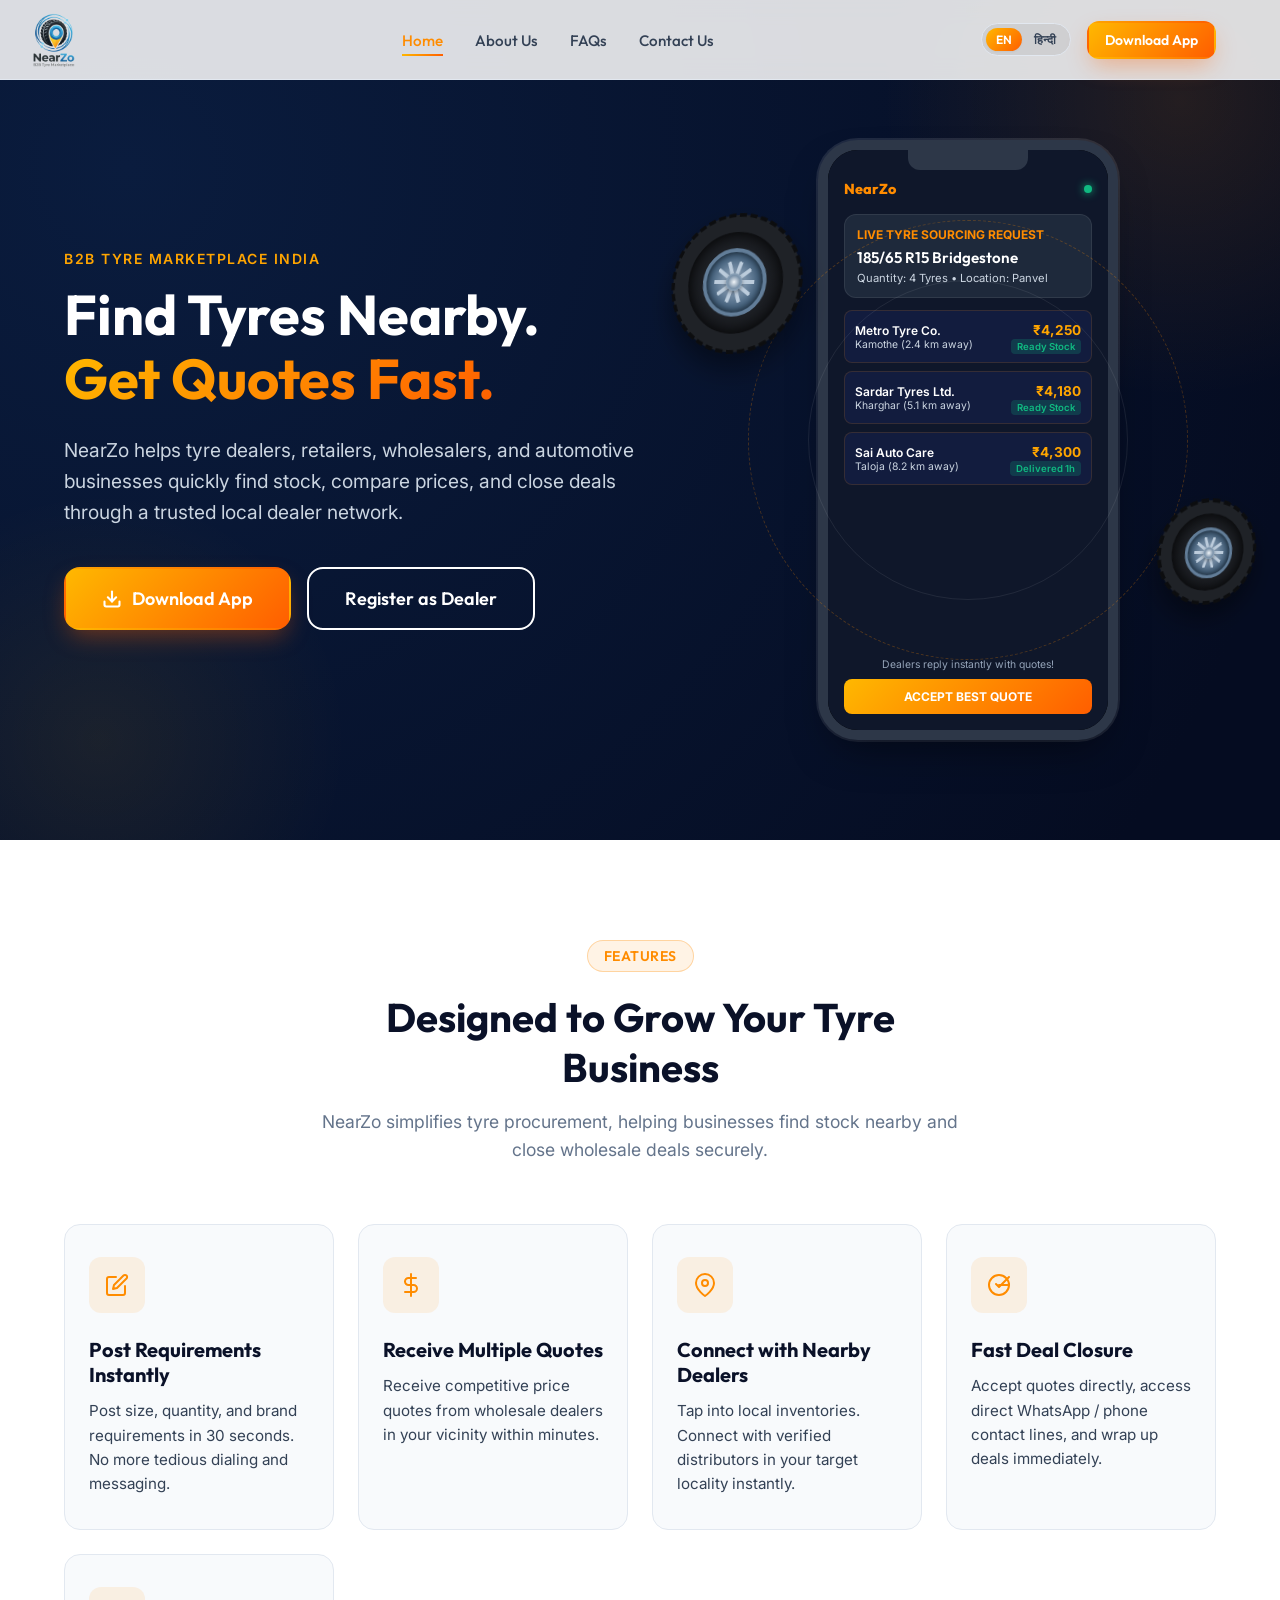
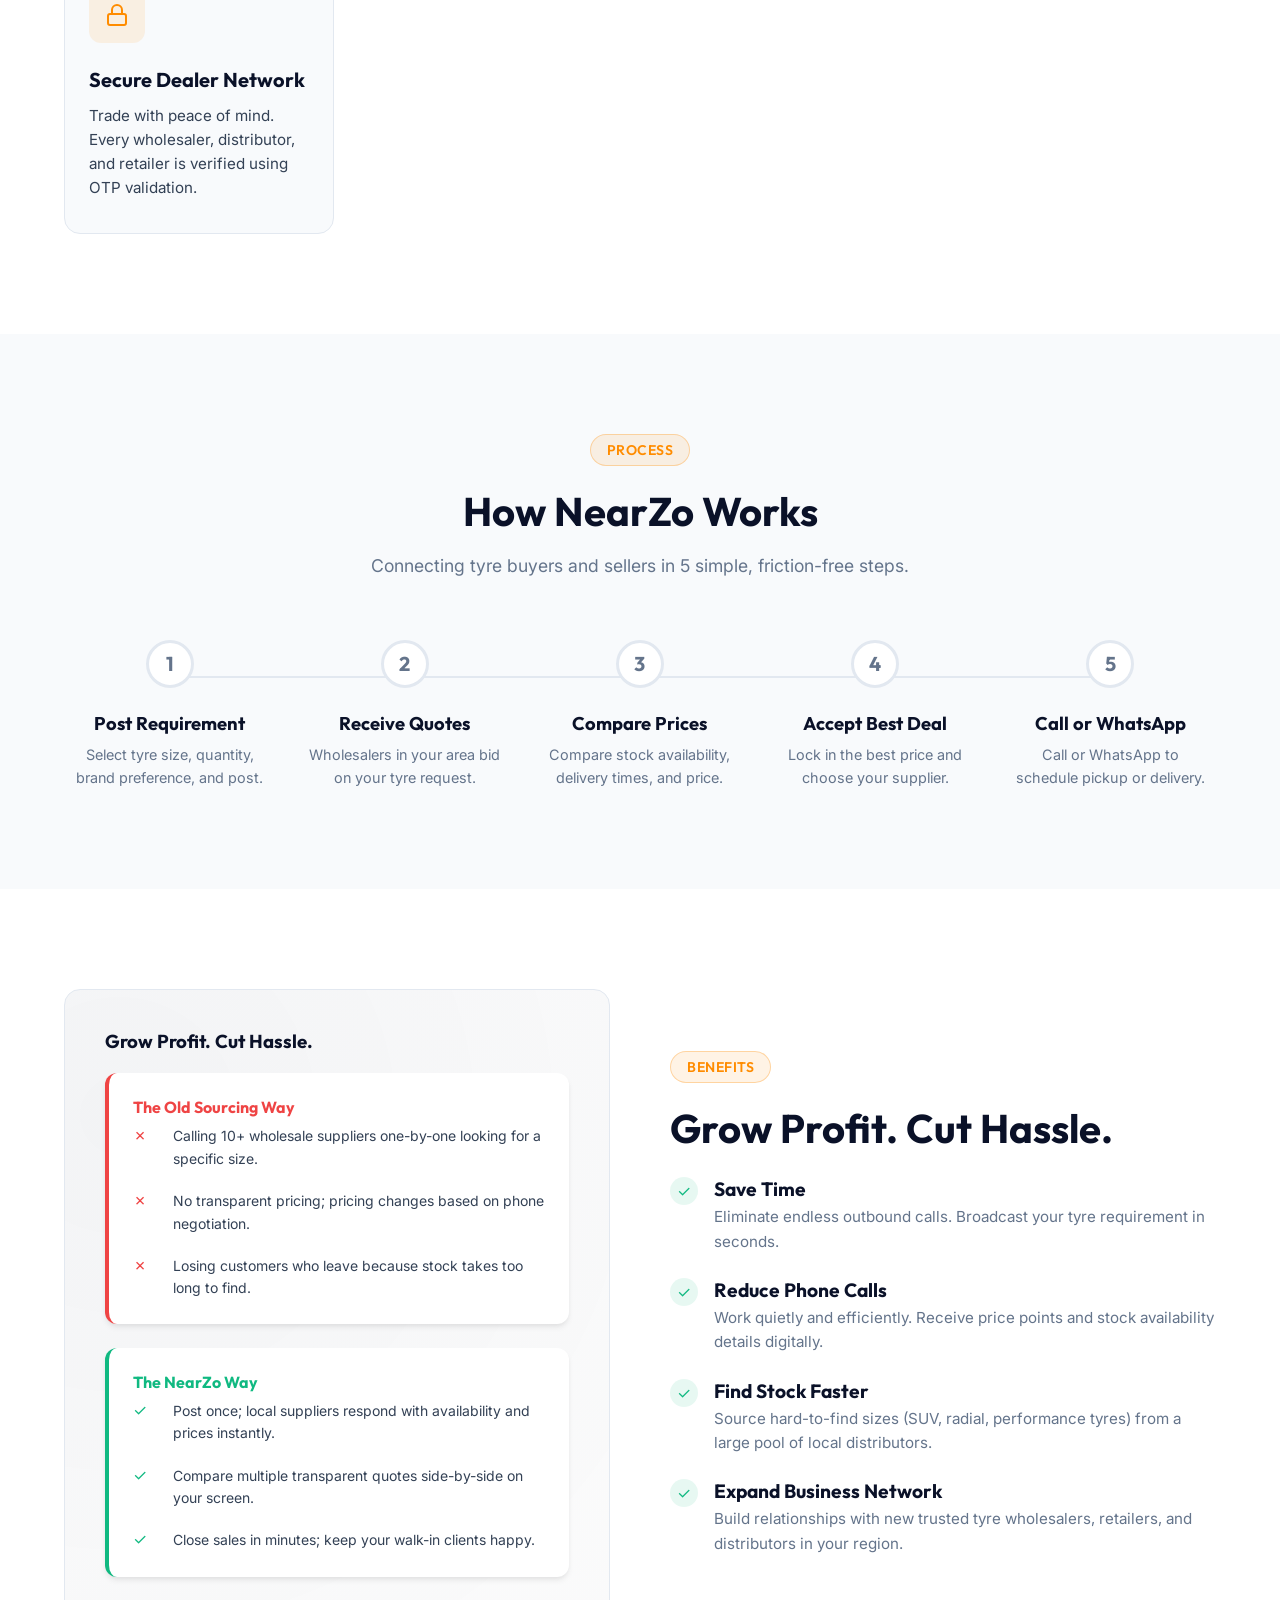
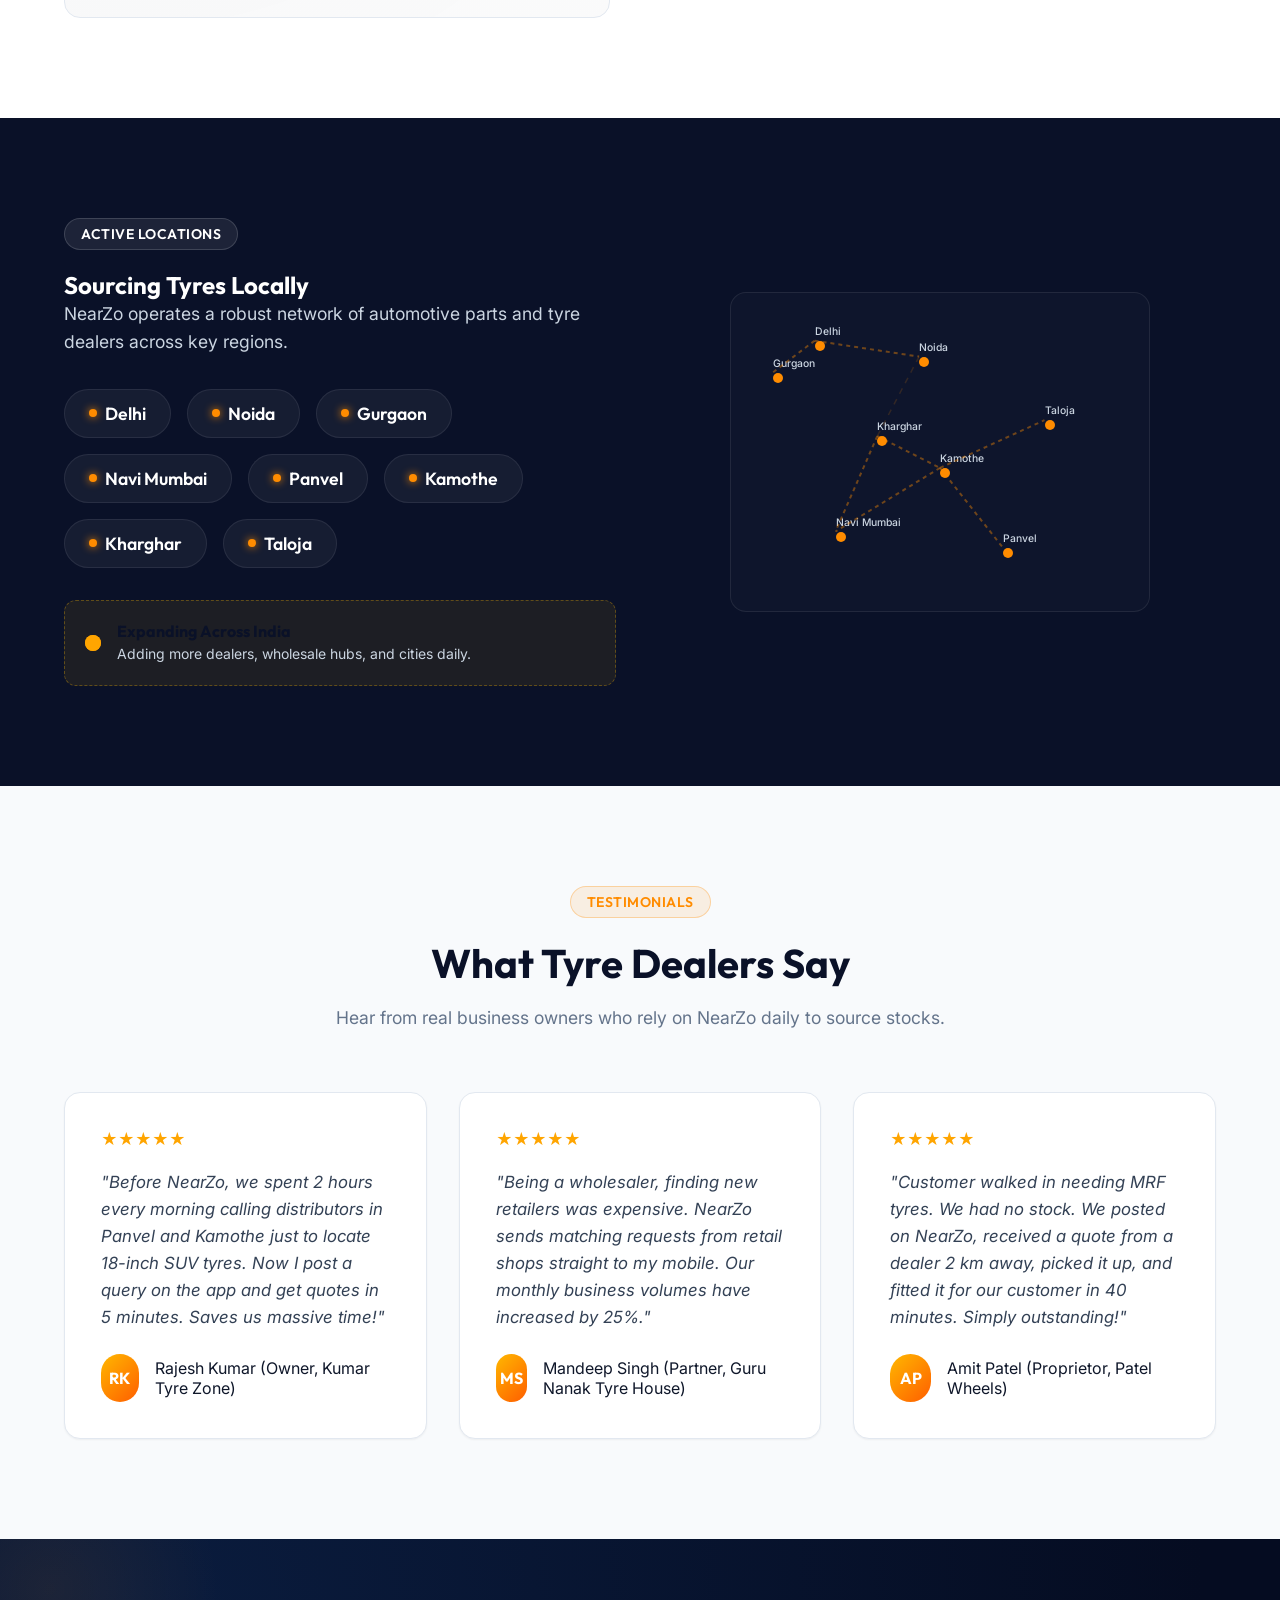
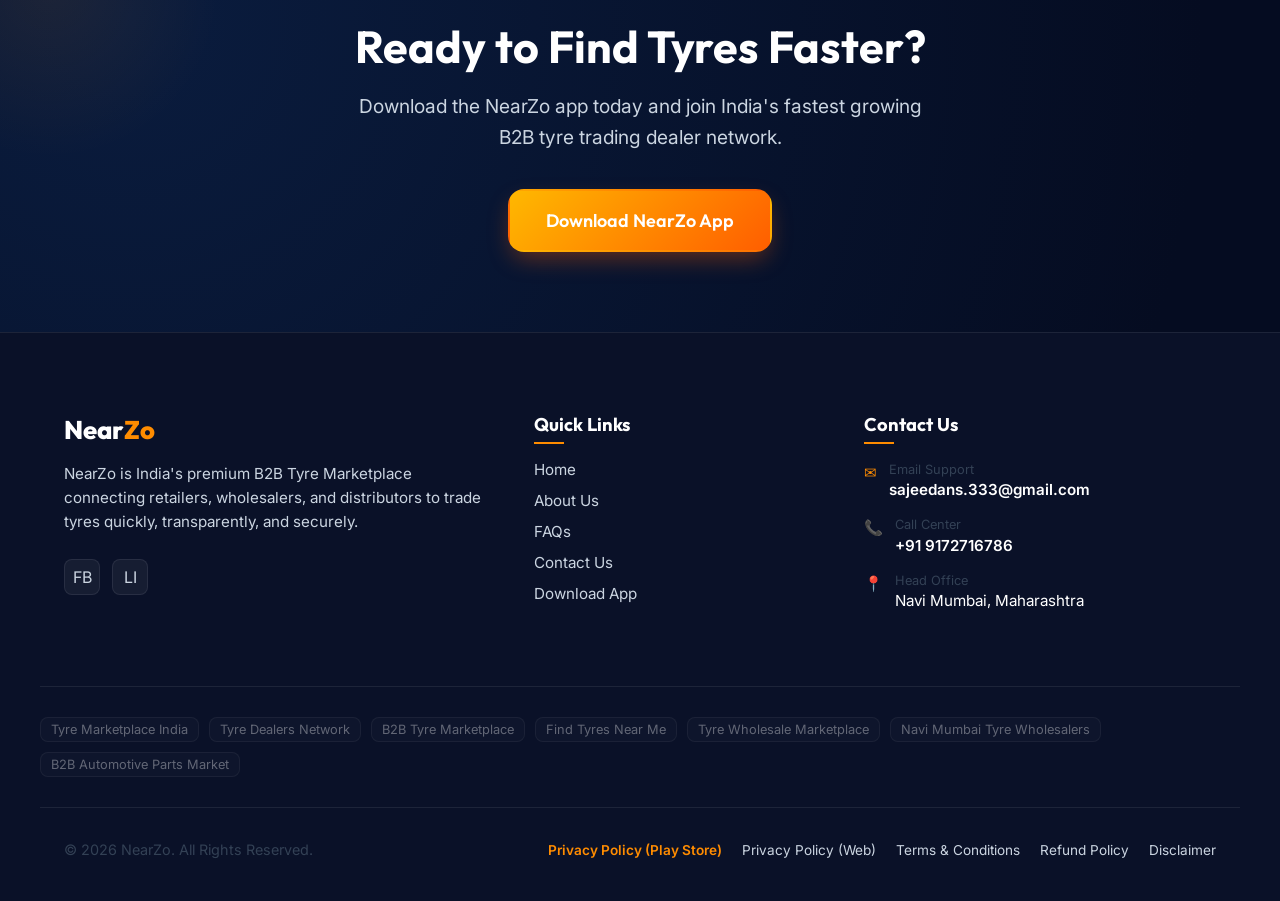
==== commit 56ac2375: "Add floating and rolling 3D CSS tyre animations in hero section" ====
--- a/index.html
+++ b/index.html
@@ -103,6 +103,40 @@
       <!-- High Fidelity CSS Phone Frame Mockup -->
       <div class="hero-visual">
         <div class="radar-bg"></div>
+        
+        <!-- Animated 3D Floating CSS Tyres -->
+        <div class="floating-tyre-container primary">
+          <div class="tyre-3d">
+            <div class="tyre-tread-pattern"></div>
+            <div class="tyre-side">
+              <div class="tyre-rim-alloy">
+                <div class="spoke-line line-1"></div>
+                <div class="spoke-line line-2"></div>
+                <div class="spoke-line line-3"></div>
+                <div class="spoke-line line-4"></div>
+                <div class="spoke-line line-5"></div>
+                <div class="rim-hub"></div>
+              </div>
+            </div>
+          </div>
+        </div>
+
+        <div class="floating-tyre-container secondary">
+          <div class="tyre-3d">
+            <div class="tyre-tread-pattern"></div>
+            <div class="tyre-side">
+              <div class="tyre-rim-alloy">
+                <div class="spoke-line line-1"></div>
+                <div class="spoke-line line-2"></div>
+                <div class="spoke-line line-3"></div>
+                <div class="spoke-line line-4"></div>
+                <div class="spoke-line line-5"></div>
+                <div class="rim-hub"></div>
+              </div>
+            </div>
+          </div>
+        </div>
+
         <div class="phone-mockup">
           <div class="phone-notch"></div>
           <div class="phone-screen">
--- a/style.css
+++ b/style.css
@@ -667,6 +667,193 @@
   font-weight: 600;
 }
 
+/* Animated 3D CSS Tyres */
+.floating-tyre-container {
+  position: absolute;
+  z-index: 3;
+  perspective: 600px;
+}
+
+.floating-tyre-container.primary {
+  top: 12%;
+  left: -55px;
+  width: 140px;
+  height: 140px;
+  animation: floatUpDownPrimary 6s ease-in-out infinite;
+}
+
+.floating-tyre-container.secondary {
+  top: 60%;
+  right: -45px;
+  width: 105px;
+  height: 105px;
+  animation: floatUpDownSecondary 7s ease-in-out infinite;
+}
+
+.tyre-3d {
+  width: 100%;
+  height: 100%;
+  position: relative;
+  transform-style: preserve-3d;
+}
+
+.floating-tyre-container.primary .tyre-3d {
+  transform: rotateY(-25deg) rotateX(12deg);
+}
+
+.floating-tyre-container.secondary .tyre-3d {
+  transform: rotateY(25deg) rotateX(-12deg);
+}
+
+.tyre-side {
+  width: 100%;
+  height: 100%;
+  border-radius: 50%;
+  background: radial-gradient(circle, #2a2e35 0%, #17191d 70%, #0d0f11 100%);
+  border: 18px solid #1f2227;
+  box-shadow: inset 0 0 15px rgba(0,0,0,0.85), 0 15px 30px rgba(0, 0, 0, 0.45);
+  position: absolute;
+  top: 0;
+  left: 0;
+  display: flex;
+  align-items: center;
+  justify-content: center;
+  animation: rollTyreClockwise 12s linear infinite;
+  transform-origin: center;
+}
+
+.floating-tyre-container.secondary .tyre-side {
+  border-width: 13px;
+  animation: rollTyreCounterClockwise 16s linear infinite;
+}
+
+/* Tread lines on the edge */
+.tyre-tread-pattern {
+  position: absolute;
+  top: -2px;
+  left: -2px;
+  right: -2px;
+  bottom: -2px;
+  border-radius: 50%;
+  border: 4px dashed #0c0d0f;
+  pointer-events: none;
+  z-index: 2;
+  animation: rollTyreClockwise 12s linear infinite;
+}
+
+.floating-tyre-container.secondary .tyre-tread-pattern {
+  animation: rollTyreCounterClockwise 16s linear infinite;
+}
+
+.tyre-rim-alloy {
+  width: 70px;
+  height: 70px;
+  border-radius: 50%;
+  background: radial-gradient(circle, #a0b2c6 0%, #486581 60%, #0f2537 100%);
+  border: 4px solid #627d98;
+  position: relative;
+  box-shadow: inset 0 0 10px rgba(0,0,0,0.6);
+  display: flex;
+  align-items: center;
+  justify-content: center;
+}
+
+.floating-tyre-container.secondary .tyre-rim-alloy {
+  width: 52px;
+  height: 52px;
+  border-width: 3px;
+}
+
+.spoke-line {
+  position: absolute;
+  width: 100%;
+  height: 4px;
+  background: linear-gradient(90deg, transparent 15%, #bcccdc 15%, #bcccdc 85%, transparent 85%);
+}
+
+.floating-tyre-container.secondary .spoke-line {
+  height: 3px;
+}
+
+.line-1 { transform: rotate(0deg); }
+.line-2 { transform: rotate(36deg); }
+.line-3 { transform: rotate(72deg); }
+.line-4 { transform: rotate(108deg); }
+.line-5 { transform: rotate(144deg); }
+
+.rim-hub {
+  position: absolute;
+  width: 18px;
+  height: 18px;
+  background: radial-gradient(circle, #f0f4f8 0%, #627d98 80%, #334e68 100%);
+  border-radius: 50%;
+  border: 2px solid #829ab1;
+  box-shadow: 0 2px 4px rgba(0,0,0,0.4);
+  z-index: 5;
+}
+
+.floating-tyre-container.secondary .rim-hub {
+  width: 12px;
+  height: 12px;
+  border-width: 1.5px;
+}
+
+/* Floating & Rolling Keyframes */
+@keyframes floatUpDownPrimary {
+  0% { transform: translateY(0px); }
+  50% { transform: translateY(-15px); }
+  100% { transform: translateY(0px); }
+}
+
+@keyframes floatUpDownSecondary {
+  0% { transform: translateY(0px); }
+  50% { transform: translateY(12px); }
+  100% { transform: translateY(0px); }
+}
+
+@keyframes rollTyreClockwise {
+  from { transform: rotate(0deg); }
+  to { transform: rotate(360deg); }
+}
+
+@keyframes rollTyreCounterClockwise {
+  from { transform: rotate(360deg); }
+  to { transform: rotate(0deg); }
+}
+
+/* Responsive fixes for floating tyres */
+@media (max-width: 992px) {
+  .floating-tyre-container.primary {
+    left: 20%;
+    top: 5%;
+  }
+  .floating-tyre-container.secondary {
+    right: 22%;
+    top: 55%;
+  }
+}
+
+@media (max-width: 576px) {
+  .floating-tyre-container.primary {
+    left: 10%;
+    width: 100px;
+    height: 100px;
+  }
+  .floating-tyre-container.primary .tyre-rim-alloy {
+    width: 50px;
+    height: 50px;
+  }
+  .floating-tyre-container.secondary {
+    right: 12%;
+    width: 80px;
+    height: 80px;
+  }
+  .floating-tyre-container.secondary .tyre-rim-alloy {
+    width: 40px;
+    height: 40px;
+  }
+}
+
 /* Decorative visual background circle */
 .radar-bg {
   position: absolute;
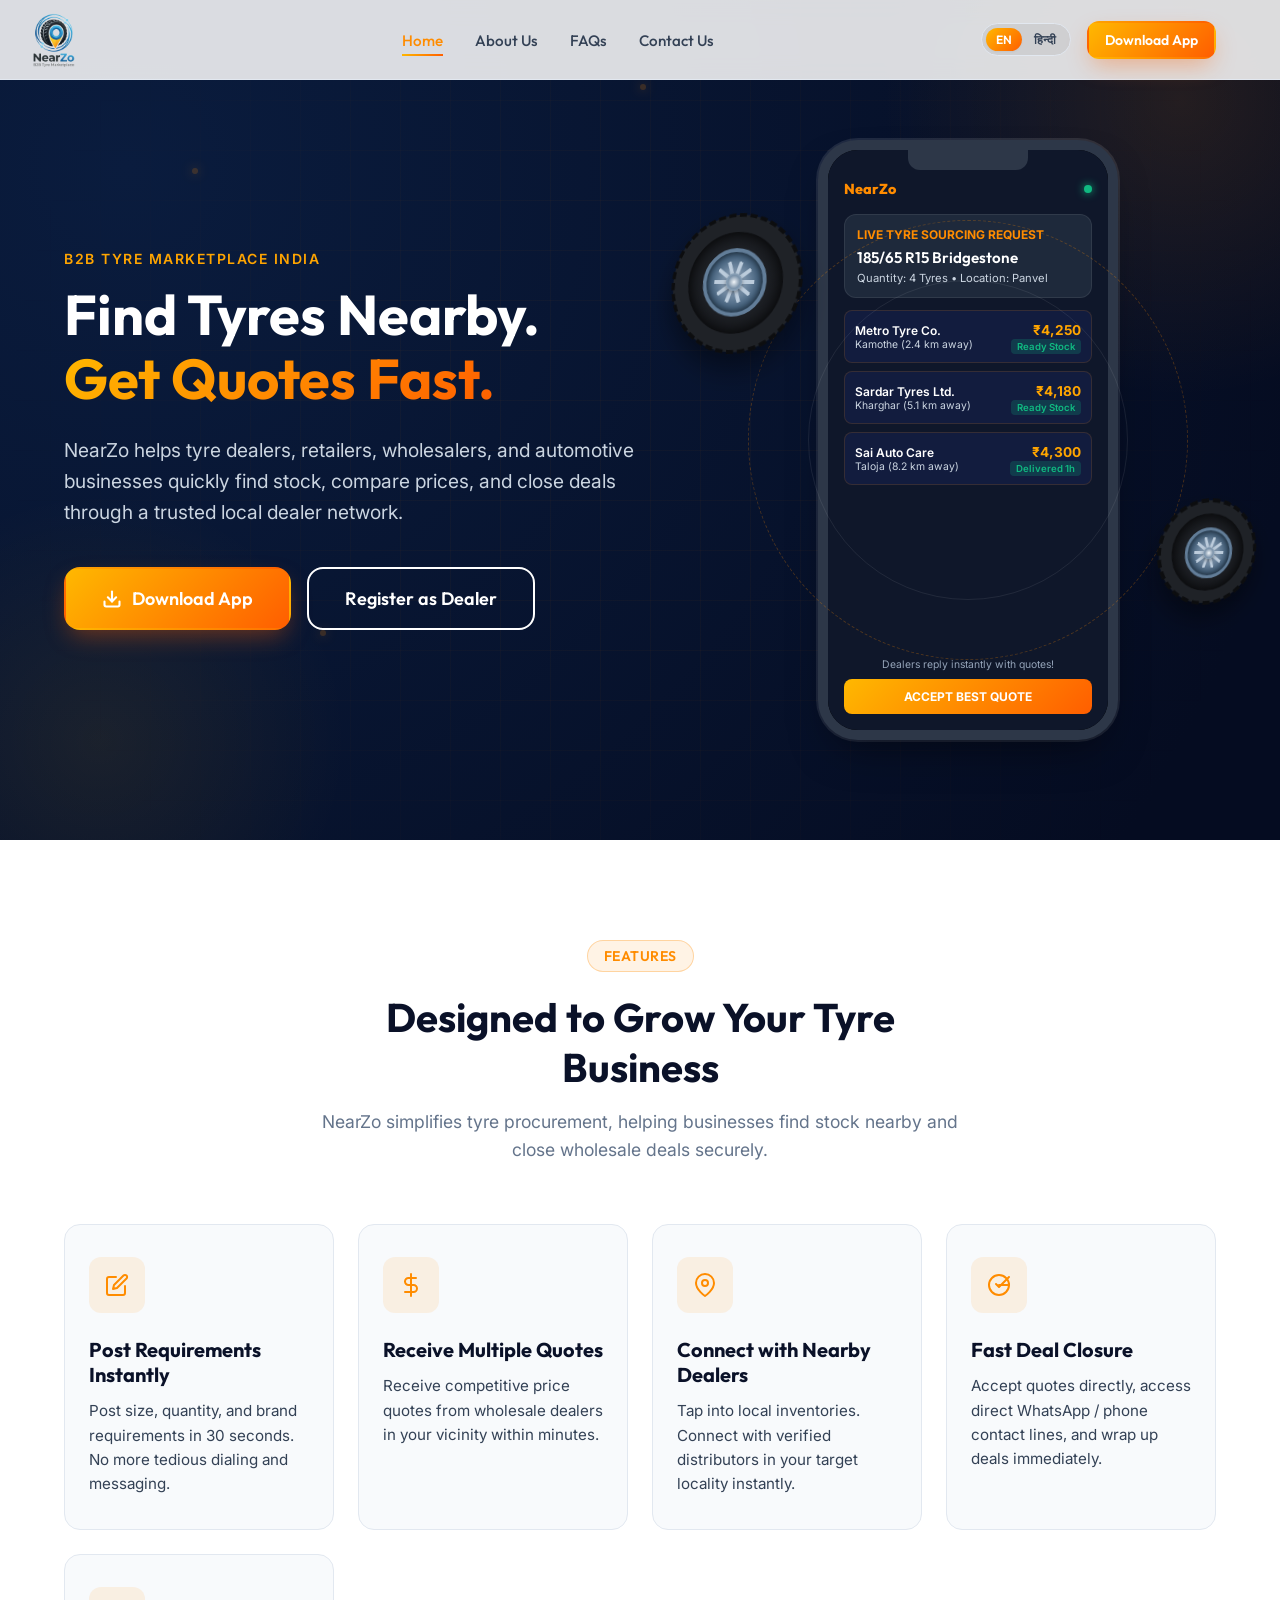
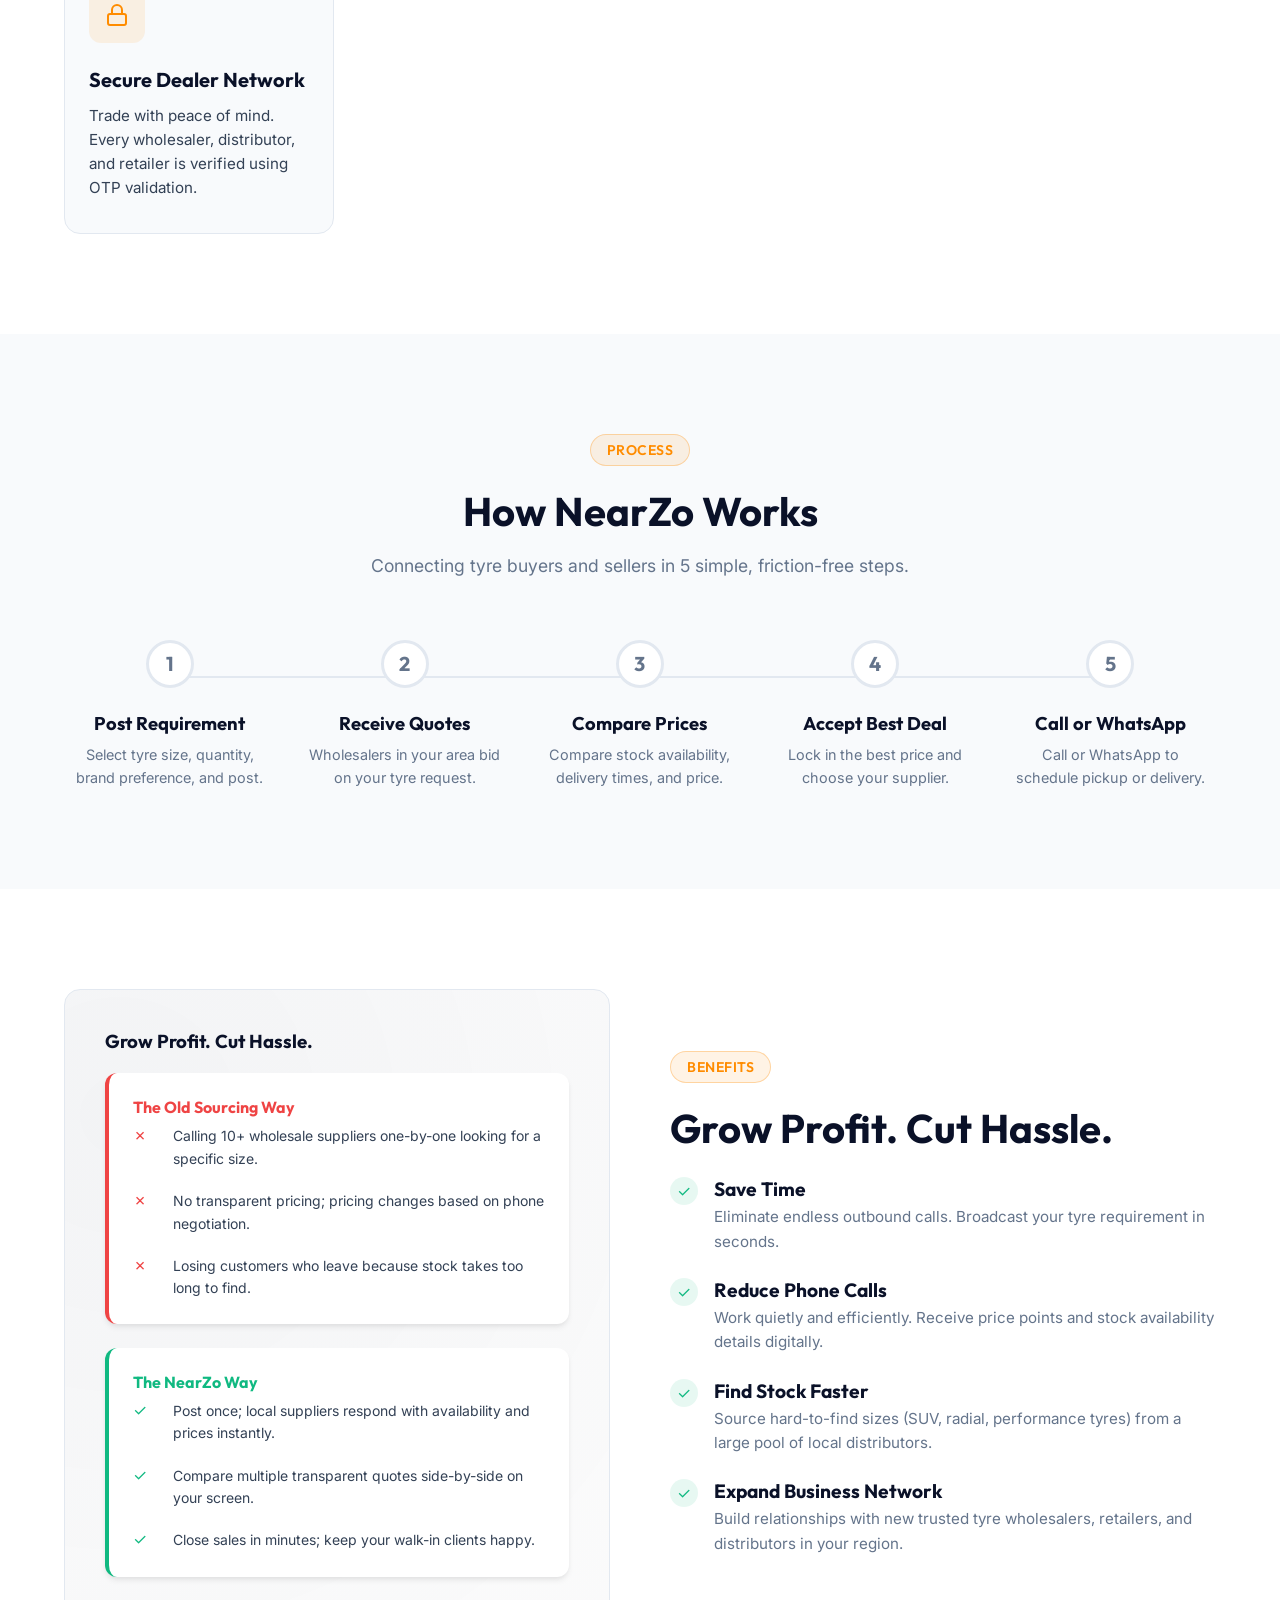
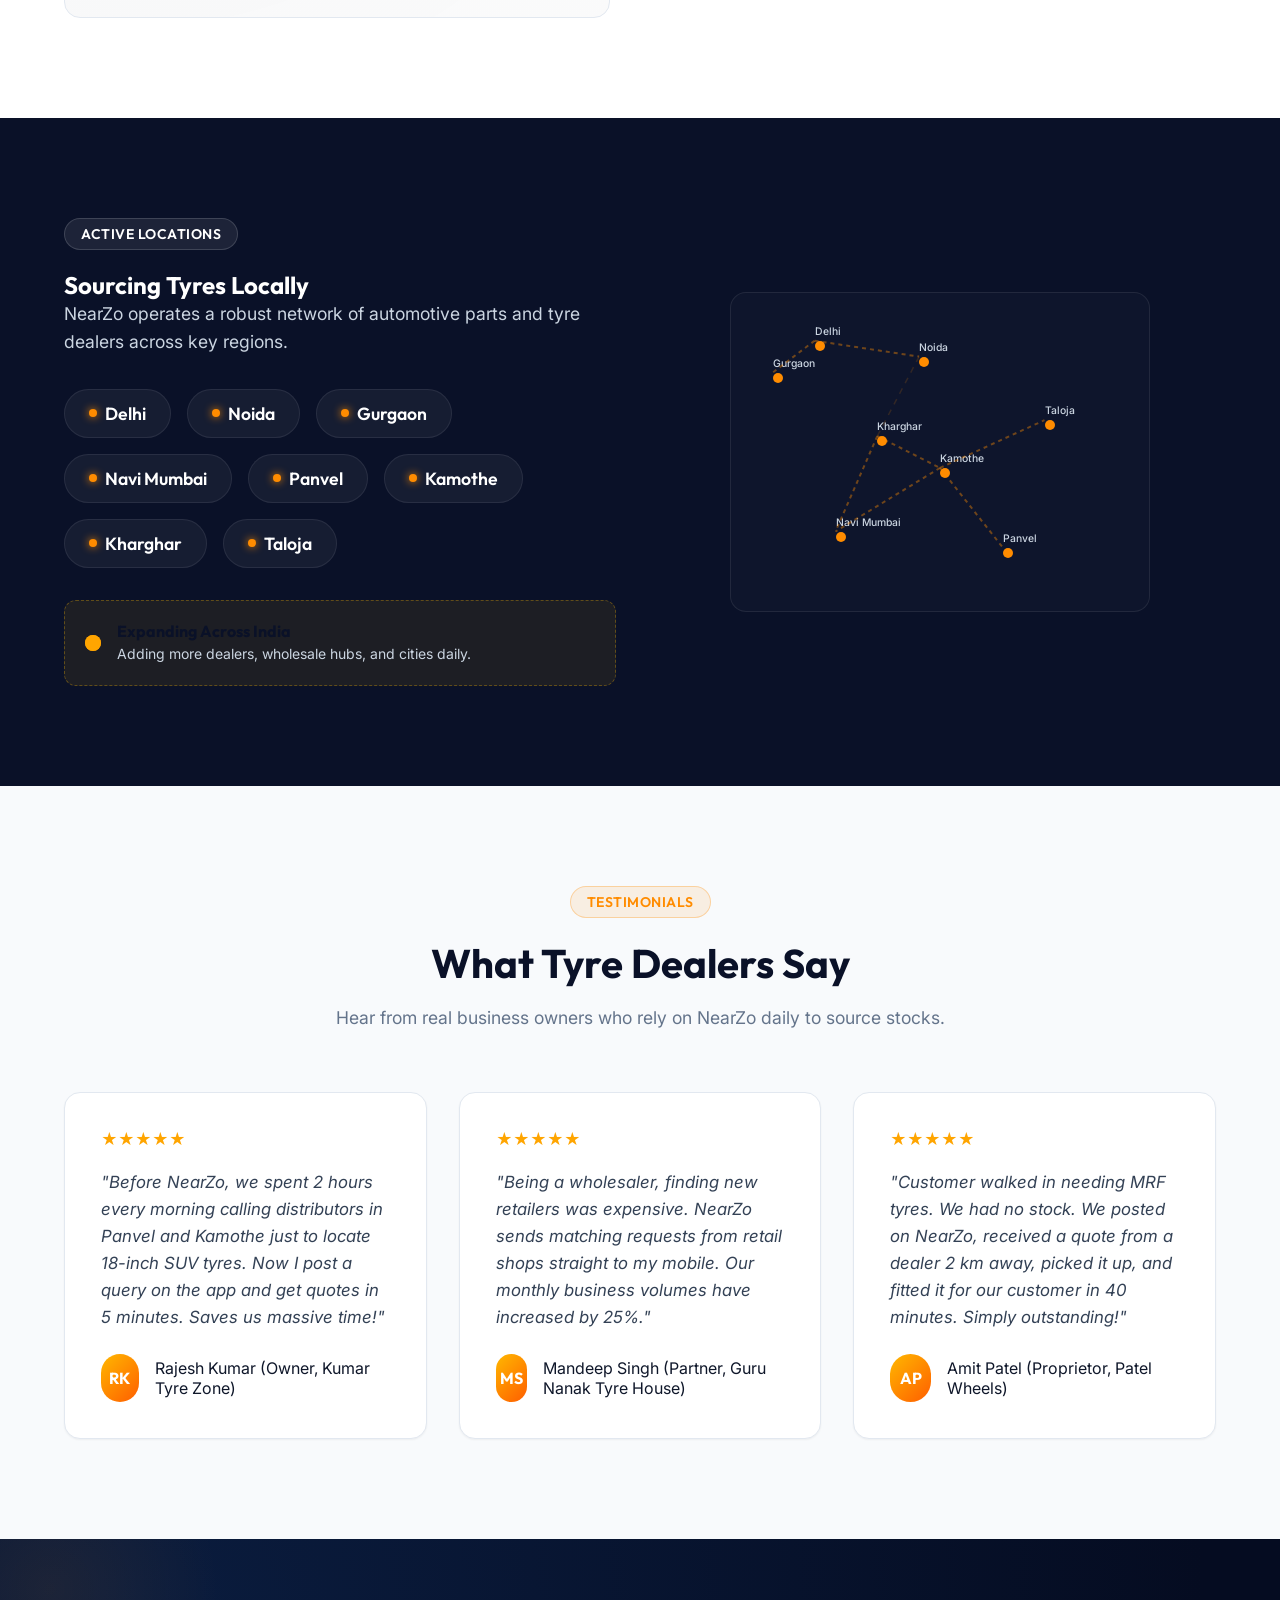
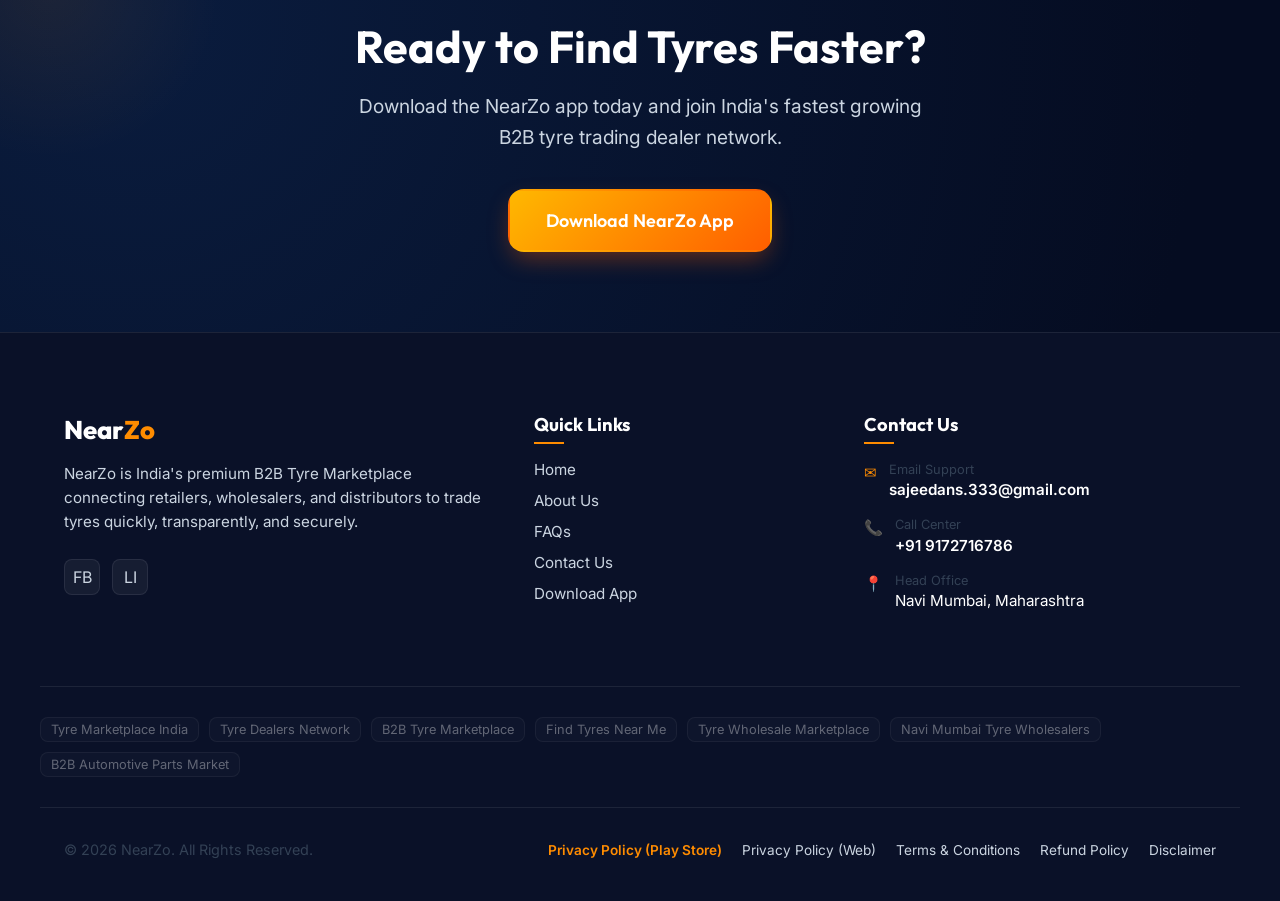
==== commit 7390a3c4: "Add advanced animated grid and particle glow nodes to hero background" ====
--- a/index.html
+++ b/index.html
@@ -84,6 +84,16 @@
 
   <!-- Hero Section -->
   <section class="hero">
+    <!-- Futuristic Grid & Particle Background -->
+    <div class="hero-grid-bg"></div>
+    <div class="hero-glow-particles">
+      <span class="particle p1"></span>
+      <span class="particle p2"></span>
+      <span class="particle p3"></span>
+      <span class="particle p4"></span>
+      <span class="particle p5"></span>
+    </div>
+    
     <div class="container hero-grid">
       <div class="hero-content">
         <span class="hero-tagline" data-translate="hero-tagline">B2B Tyre Marketplace India</span>
--- a/style.css
+++ b/style.css
@@ -450,6 +450,7 @@
   background: radial-gradient(circle, rgba(255, 140, 0, 0.12) 0%, transparent 70%);
   border-radius: var(--radius-full);
   pointer-events: none;
+  animation: pulseGlow 15s ease-in-out infinite alternate;
 }
 
 .hero::after {
@@ -462,6 +463,90 @@
   background: radial-gradient(circle, rgba(255, 184, 0, 0.08) 0%, transparent 70%);
   border-radius: var(--radius-full);
   pointer-events: none;
+  animation: pulseGlowSecondary 18s ease-in-out infinite alternate;
+}
+
+/* Advanced Hero Sourcing Network Grid Background */
+.hero-grid-bg {
+  position: absolute;
+  top: 0;
+  left: 0;
+  right: 0;
+  bottom: 0;
+  background-size: 50px 50px;
+  background-image: 
+    linear-gradient(to right, rgba(255, 140, 0, 0.035) 1px, transparent 1px),
+    linear-gradient(to bottom, rgba(255, 140, 0, 0.035) 1px, transparent 1px);
+  mask-image: radial-gradient(circle at 50% 50%, black 30%, transparent 85%);
+  -webkit-mask-image: radial-gradient(circle at 50% 50%, black 30%, transparent 85%);
+  z-index: 1;
+  pointer-events: none;
+  animation: gridScroll 120s linear infinite;
+}
+
+/* Glowing Network Node Particles */
+.hero-glow-particles {
+  position: absolute;
+  top: 0;
+  left: 0;
+  width: 100%;
+  height: 100%;
+  overflow: hidden;
+  z-index: 1;
+  pointer-events: none;
+}
+
+.hero-glow-particles .particle {
+  position: absolute;
+  width: 6px;
+  height: 6px;
+  background: var(--primary-orange);
+  border-radius: 50%;
+  box-shadow: 0 0 10px var(--primary-orange), 0 0 20px var(--primary-orange);
+  opacity: 0.2;
+}
+
+.hero-glow-particles .p1 { top: 20%; left: 15%; animation: particleFloat1 8s ease-in-out infinite; }
+.hero-glow-particles .p2 { top: 60%; left: 80%; animation: particleFloat2 10s ease-in-out infinite; }
+.hero-glow-particles .p3 { top: 75%; left: 25%; animation: particleFloat3 12s ease-in-out infinite; }
+.hero-glow-particles .p4 { top: 35%; left: 70%; animation: particleFloat4 9s ease-in-out infinite; }
+.hero-glow-particles .p5 { top: 10%; left: 50%; animation: particleFloat5 11s ease-in-out infinite; }
+
+/* Background Animations */
+@keyframes gridScroll {
+  from { background-position: 0 0; }
+  to { background-position: 1000px 1000px; }
+}
+
+@keyframes pulseGlow {
+  0% { transform: scale(1) translate(0, 0); opacity: 0.7; }
+  100% { transform: scale(1.15) translate(-40px, 40px); opacity: 1; }
+}
+
+@keyframes pulseGlowSecondary {
+  0% { transform: scale(1) translate(0, 0); opacity: 0.7; }
+  100% { transform: scale(1.2) translate(50px, -50px); opacity: 1; }
+}
+
+@keyframes particleFloat1 {
+  0%, 100% { transform: translate(0, 0); opacity: 0.1; }
+  50% { transform: translate(15px, -20px); opacity: 0.6; }
+}
+@keyframes particleFloat2 {
+  0%, 100% { transform: translate(0, 0); opacity: 0.2; }
+  50% { transform: translate(-25px, 20px); opacity: 0.7; }
+}
+@keyframes particleFloat3 {
+  0%, 100% { transform: translate(0, 0); opacity: 0.15; }
+  50% { transform: translate(30px, 15px); opacity: 0.5; }
+}
+@keyframes particleFloat4 {
+  0%, 100% { transform: translate(0, 0); opacity: 0.3; }
+  50% { transform: translate(-10px, -30px); opacity: 0.8; }
+}
+@keyframes particleFloat5 {
+  0%, 100% { transform: translate(0, 0); opacity: 0.1; }
+  50% { transform: translate(20px, 25px); opacity: 0.4; }
 }
 
 .hero-grid {
